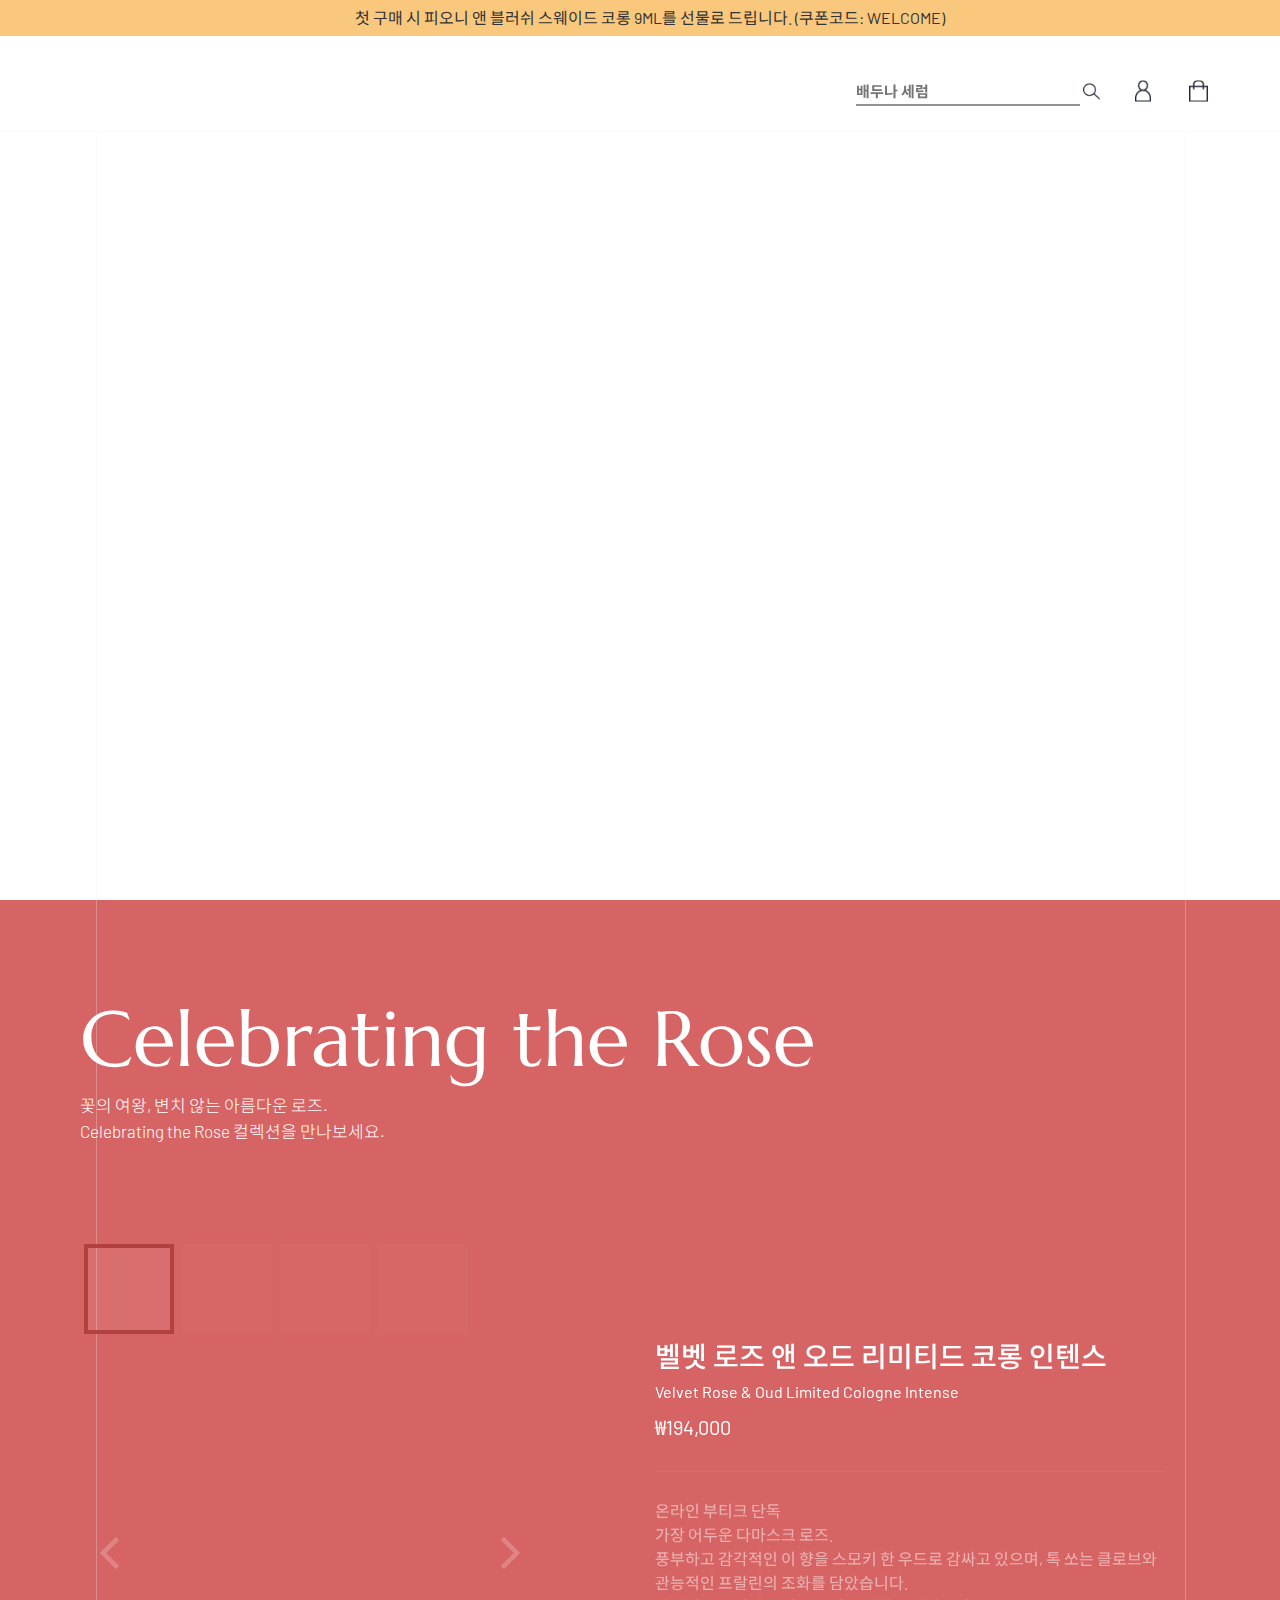
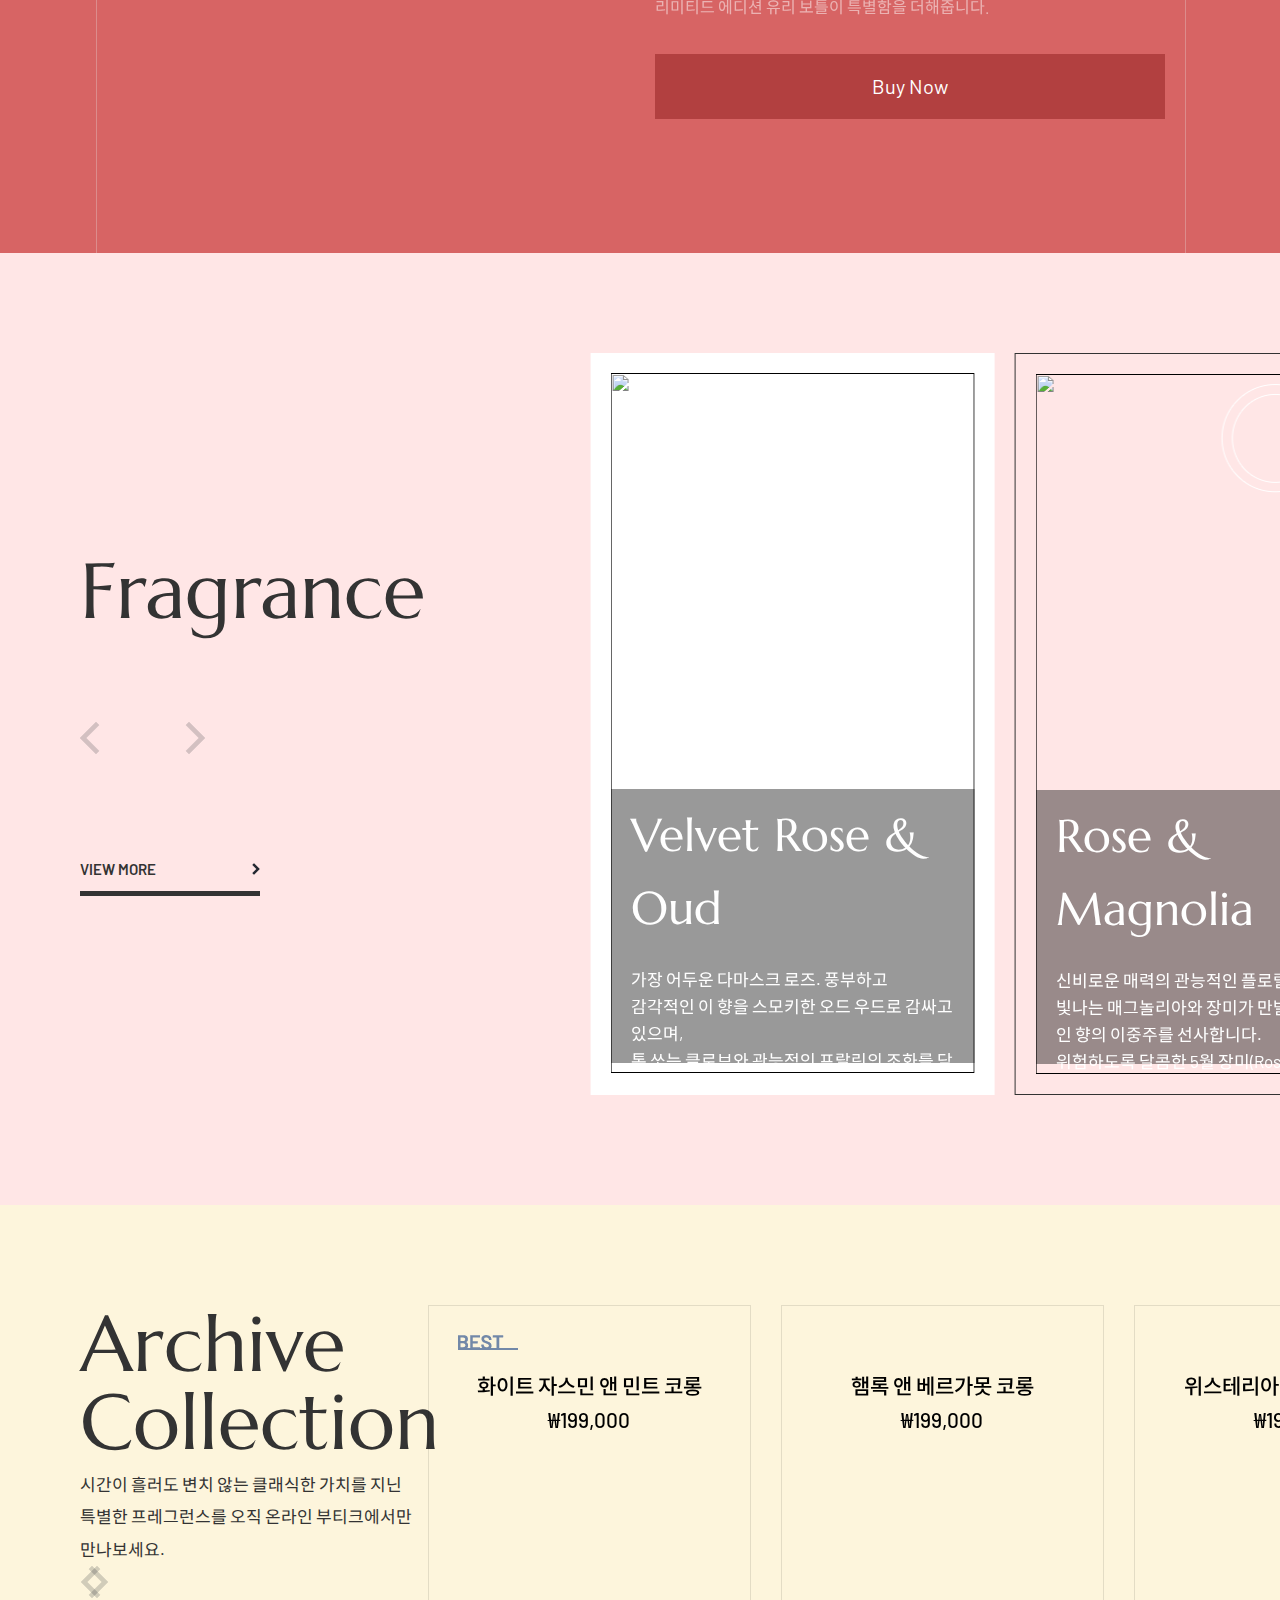
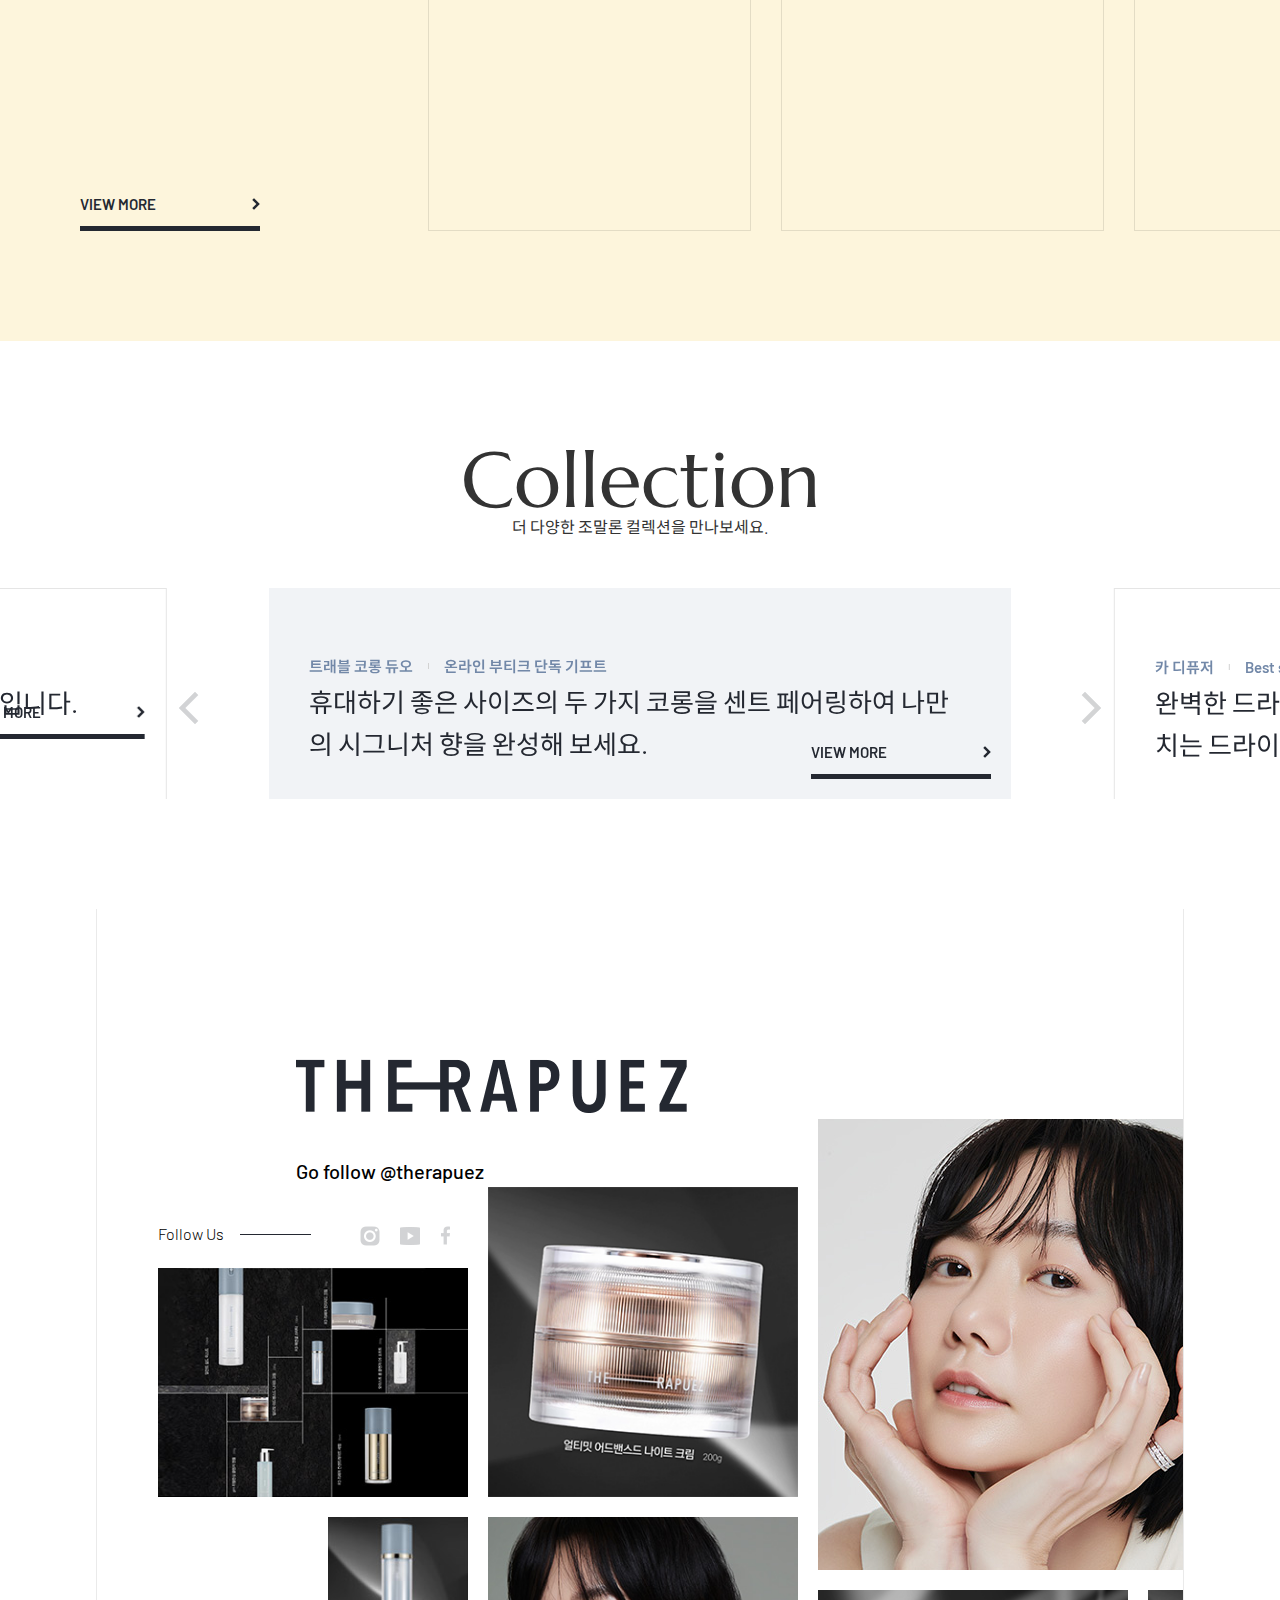
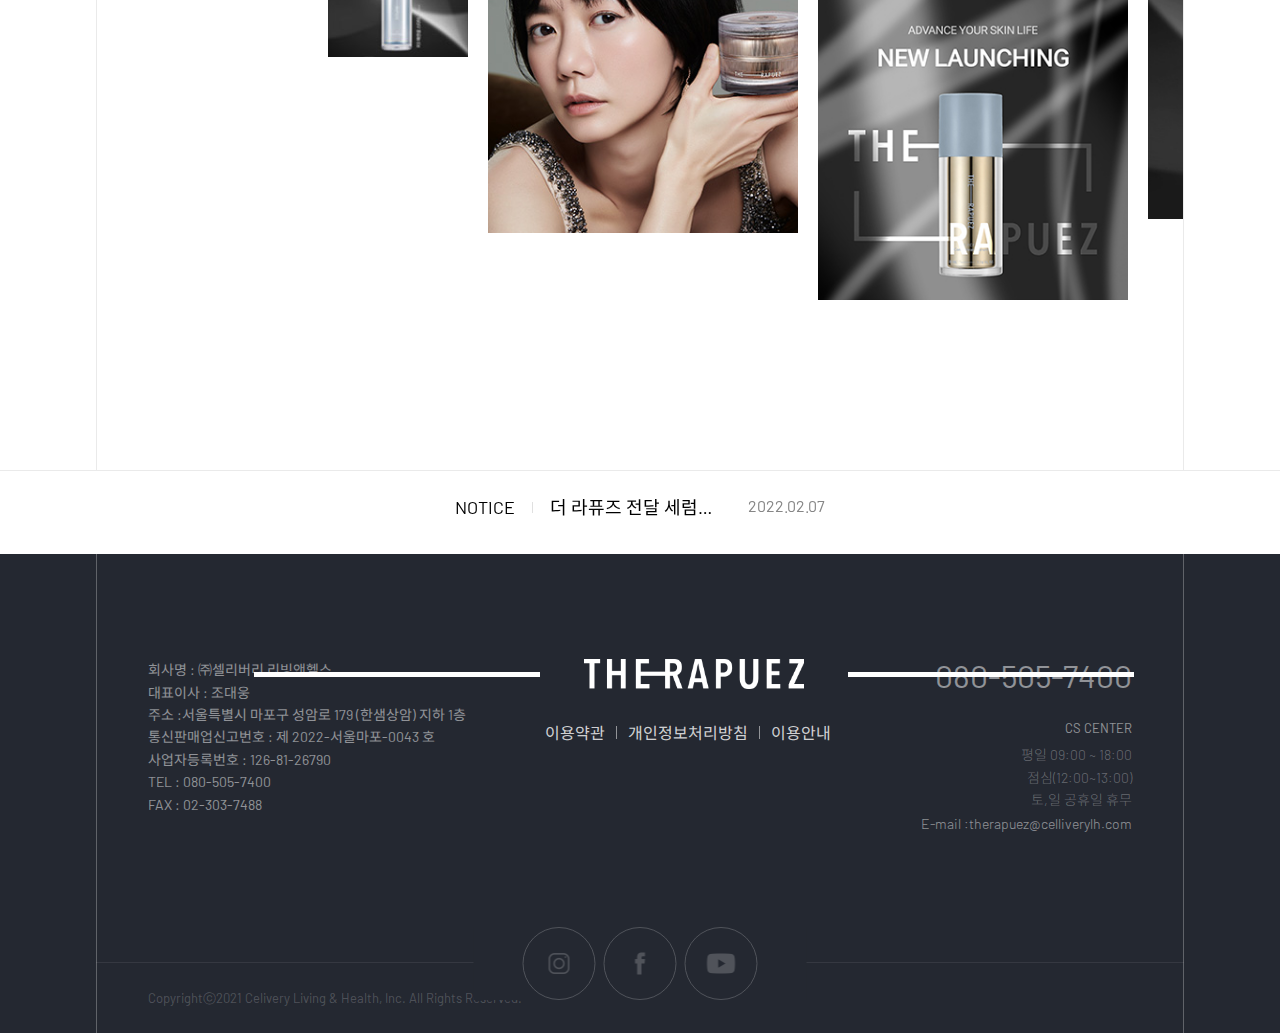
==== index.html @ 37aa912e "first commit" ====
<!DOCTYPE html>
<html lang="en">

<head>
    <meta charset="UTF-8">
    <meta http-equiv="X-UA-Compatible" content="IE=edge">
    <meta name="viewport" content="width=device-width, initial-scale=1.0">
    <title>Document</title>
    <link
        href="https://fonts.googleapis.com/css2?family=Barlow:wght@300;500;600;700&family=Cormorant+Garamond:wght@400;500;600;700&family=Marcellus&family=Montserrat:wght@300;400;500;700&family=Noto+Sans+KR:wght@300;400;500&display=swap"
        rel="stylesheet">
    <link rel="stylesheet" href="https://unpkg.com/swiper/swiper-bundle.min.css" />
    <link rel="stylesheet" href="./css/layout.css">
    <link rel="stylesheet" href="./css/index.css">
    <script src="./jquery-1.12.4.min.js"></script>

    <script src="https://unpkg.com/swiper/swiper-bundle.min.js"></script>
    <script src="./js/index.js"></script>

</head>

<body>
    <div class="event">
        <a href="">첫 구매 시 피오니 앤 블러쉬 스웨이드 코롱 9ML를 선물로 드립니다. (쿠폰코드: WELCOME)</a>
    </div>
    <header>


        <div class="logo_area">
            <h1><span class="blind">the rapuez</span></h1>
            <nav class="menu">
                <ul class="gnb">
                    <li href="#brand">
                        <a href="#">BRAND</a>

                        <div class="sub_menu">
                            <div class="wrap">
                                <ul>
                                    <li>
                                        <h3><a href="">Brand story</a></h3>
                                    </li>
                                </ul>
                                <ul>
                                    <h3><a href="">technology</a></h3>
                                    <li><a href="">Live Delivery™</a></li>
                                    <li><a href="">R3 Peptide™</a></li>
                                </ul>
                            </div>

                        </div>
                    </li>
                    <li><a href="">NEW</a></li>
                    <li href="#product">
                        <a href="#">PRODUCT</a>
                        <div class="sub_menu">
                            <div class="wrap">
                                <ul>
                                    <li>
                                        <h3><a href="">ALL</a></h3>
                                    </li>
                                    <li><a href="">NEW</a></li>
                                </ul>
                                <ul>
                                    <h3><a href="">제품유형별</a></h3>
                                    <li><a href="">클렌저</a></li>
                                    <li><a href="">에센스</a></li>
                                    <li><a href="">토너</a></li>
                                    <li><a href="">미스트</a></li>
                                    <li><a href="">세럼</a></li>
                                    <li><a href="">크림</a></li>
                                </ul>
                                <ul>
                                    <h3><a href="">피부 고민별</a></h3>
                                    <li><a href="">클렌징/각질케어</a></li>
                                    <li><a href="">안티에이징/리페어</a></li>
                                    <li><a href="">피부보호/차단</a></li>
                                    <li><a href="">토탈 안티에이징</a></li>

                                </ul>
                                <ul>
                                    <h3><a href="">제품 라인별</a></h3>
                                    <li><a href="">얼티밋</a></li>
                                    <li><a href="">R3 리페어</a></li>
                                    <li><a href="">R3</a></li>
                                    <li><a href="">얼전트</a></li>
                                    <li><a href="">클렌저</a></li>

                                </ul>
                            </div>

                        </div>
                    </li>
                    <li><a href="">PROMOTON</a></li>
                    <li><a href="">Q&A</a></li>
                </ul>

            </nav>
            <div class="search_icon">
                <div class="search">
                    <form action="">
                        <fieldset>
                            <legend class="blind">검색</legend>
                            <input type="text" class="srh_txt" placeholder="배두나 세럼">
                            <button class="srh_btn"> <a href=""><span class="blind">검색</span></a></button>
                        </fieldset>
                    </form>
                </div>
                <div class="icon">
                    <div class="mypage_cont">
                        <a href=""><i class="mypage"><span class="blind">마이페이지</span></i></a>
                        <ul>
                            <li><a href="">로그인</a></li>
                            <li><a href="">회원가입</a></li>
                            <li><a href="">마이페이지</a></li>
                        </ul>
                    </div>
                    <div class="cart_cont">
                        <a href=""><i class="cart"><span class="blind">장바구니</span></i></a>
                        <span class="count"></span>

                    </div>
                </div>


            </div>
            <div class="menu_btn">모바일메뉴버튼</div>

    </header>

    <main>
        <section class="sc_visual">
            <div class="swiper visual">
                <div class="swiper-wrapper">

                    <div class="swiper-slide">
                        <iframe width="100%" height="100%"
                            src="https://www.youtube.com/embed/2VhvTWdB0zI?autoplay=1&mute=1&loop=1"
                            title="YouTube video player" frameborder="0" allow="accelerometer; autoplay; "
                            allowfullscreen></iframe>
                    </div>
                    <div class="swiper-slide">
                        <img src="https://www.jomalone.co.kr/media/export/cms/campaigns/house_of_roses/landing_page/desktop/Desktop_Hero.jpg"
                            alt="">

                    </div>
                    <div class="swiper-slide">
                        <img src="https://www.jomalone.co.kr/media/export/cms/homepage/220221/FY22_Silver-Birch_Lavender_2000x2000_1920x1080.jpg"
                            alt="">

                    </div>
                </div>


            </div>


            </div>


            </div>
            <div class="slide_btn swiper-button-next"></div>
            <div class="slide_btn swiper-button-prev"></div>
            <div class="swiper-pagination"></div>
            </div>
        </section>

        <section class="sc_best_product">
            <div class="cont_wrap left">
                <h2>Celebrating the Rose</h2>
                <p>꽃의 여왕, 변치 않는 아름다운 로즈.</p>
                <p>Celebrating the Rose 컬렉션을 만나보세요.</p>
                <div class="prod_img">
                    <ul>

                    </ul>
                </div>
            </div>
            <div class="slide_area">
                <div class="swiper right">
                    <div class="swiper-wrapper">
                        <div class="swiper-slide">
                            <div class="img_wrap">
                                <a href="">
                                    <img src="https://www.jomalone.co.kr/media/export/cms/products/670x670/jo_sku_LFFP01_670x670_0.png"
                                        alt="">
                                </a>
                            </div>
                            <div class="cont_wrap">
                                <h3>벨벳 로즈 앤 오드 리미티드 코롱 인텐스</h3>
                                <span>Velvet Rose & Oud Limited Cologne Intense</span>
                                <strong class="price">₩194,000</strong>
                                <p class="info">
                                    온라인 부티크 단독<br>
                                    가장 어두운 다마스크 로즈. <br>
                                    풍부하고 감각적인 이 향을 스모키 한 우드로 감싸고 있으며, 톡 쏘는 클로브와 관능적인 프랄린의 조화를 담았습니다. <br>
                                    리미티드 에디션 유리 보틀이 특별함을 더해줍니다.
                                </p>
                                <div class="button"><a href="">Buy Now</a> </div>
                            </div>
                        </div>
                        <div class="swiper-slide">
                            <div class="img_wrap">
                                <a href="">
                                    <img src="https://www.jomalone.co.kr/media/export/cms/products/670x670/jo_sku_LFFN01_670x670_0.png"
                                        alt="">
                                </a>
                            </div>
                            <div class="cont_wrap">
                                <h3>로즈 앤 매그놀리아 리미티드 코롱</h3>
                                <span>Rose & Magnolia Limited Cologne</span>
                                <strong class="price">₩143,000</strong>
                                <p class="info">
                                    Celebrating the Rose<br>
                                    미스터리한 매력의 관능적인 플로랄 향입니다. <br>
                                    빛나는 매그놀리아와 장미가 만발하여 매혹적인 향의 이중주를 선사합니다. <br>
                                    위험하도록 달콤한 5월 장미(Rose de Mai)가 화려한 스파이스를 품은 다마스크 로즈(Rose Damascena)를 만나 열기를 더합니다.
                                    센슈얼한 파출리와 따뜻한 앰버가 선사하는 조화로움을 만나보세요
                                </p>
                                <div class="button"><a href="">Buy Now</a> </div>
                            </div>
                        </div>
                        <div class="swiper-slide">
                            <div class="img_wrap">
                                <a href="">
                                    <img src="https://www.jomalone.co.kr/media/export/cms/products/670x670/jo_sku_LFFM01_670x670_0.png"
                                        alt="">
                                </a>
                            </div>
                            <div class="cont_wrap">
                                <h3>레드 로즈 리미티드 코롱</h3>
                                <span>Red Roses Limited Cologne</span>
                                <strong class="price">₩204,000</strong>
                                <p class="info">
                                    Celebrating the Rose<br>
                                    현대적인 로맨스의 상징. <br>세상에서 가장 희귀한 일곱 개의 장미를 조합하였습니다.<br> 곱게 으깬 바이올렛 잎과 약간의 레몬 향. 갓 수확한
                                    꽃을 담은 부케 향이 퍼져 나갑니다.<br> 리미티드 에디션 유리 보틀이 특별함을 더해줍니다.
                                </p>
                                <div class="button"><a href="">Buy Now</a> </div>
                            </div>
                        </div>
                        <div class="swiper-slide">
                            <div class="img_wrap">
                                <a href="">
                                    <img src="https://www.jomalone.co.kr/media/export/cms/products/670x670/jo_sku_LFFR01_670x670_0.png"
                                        alt="">
                                </a>
                            </div>
                            <div class="cont_wrap">
                                <h3>로즈 블러쉬 리미티드 코롱</h3>
                                <span>Rose Blush Limited Cologne</span>
                                <strong class="price">₩143,000</strong>
                                <p class="info">
                                    Celebrating the Rose<br>
                                    붉게 물들어가는 장미잎의 매력을 만나보세요. <br>
                                    생기 넘치는 바질과 과즙이 꽉 찬 리치가 모던 트위스트를 더해주고, 화이트 머스크와 편안함으로 어여쁜 향기를 감싸줍니다.
                                </p>
                                <div class="button"><a href="">Buy Now</a> </div>
                            </div>
                        </div>


                    </div>



                    <div class="pagination">
                        <div class="slide_btn swiper-button-next"></div>
                        <div class="slide_btn swiper-button-prev"></div>
                        <div class="swiper-pagination"></div>
                    </div>



                </div>
            </div>

        </section>
        <section class="sc_technology area1">

            <div class="text_wrap">
                <h2>Fragrance</h2>
                <div class="pagination">
                    <div class="slide_btn swiper-button-next"></div>
                    <div class="slide_btn swiper-button-prev"></div>
                </div>
                <div class="view_more"><a href="">VIEW MORE</a></div>
            </div>

            <div class="slide_wrap">
                <div class="slide one">
                    <div class="swiper tech01">
                        <div class="swiper-wrapper">
                            <div class="swiper-slide on">
                                <a href="">
                                    <div class="img_wrap">
                                        <img src="https://www.jomalone.co.kr/media/export/cms/campaigns/house_of_roses/landing_page/velvet_rose_overlay/Desktop-VR-4.jpg" alt="" class="tech-img">
                                        <img src="./img/tech_num_01.png" alt="" class="num">
                                    </div>
                                    <div class="cont_wrap">
                                        <h3>Velvet Rose & Oud</h3>
                                        <p>가장 어두운 다마스크 로즈. 풍부하고<br>
                                            감각적인 이 향을 스모키한 오드 우드로 감싸고 있으며,<br>
                                            톡 쏘는 클로브와 관능적인 프랄린의 조화를 담았습니다.
                                        </p>
                                    </div>
                                </a>
                            </div>

                            <div class="swiper-slide">
                                <a href="">
                                    <div class="img_wrap">
                                        <img src="https://www.jomalone.co.kr/media/export/cms/campaigns/house_of_roses/landing_page/rose_magnolia_overlay/Desktop-RM-4.jpg" alt="" class="tech-img">
                                        <img src="./img/tech_num_01.png" alt="" class="num">
                                    </div>
                                    <div class="cont_wrap">
                                        <h3>Rose & Magnolia</h3>
                                        <p>신비로운 매력의 관능적인 플로랄 향입니다. <br>
                                            빛나는 매그놀리아와 장미가 만발하여 매혹적인 향의 이중주를 선사합니다. <br>
                                            위험하도록 달콤한 5월 장미(Rose de Mai)가 화려한 스파이스를 품은<br>
                                            다마스크 로즈(Rose Damascena)를 만나 열기를 더합니다.<br>
                                            센슈얼한 파출리와 따뜻한 앰버가 선사하는 조화로움을 만나보세요. </p>
                                    </div>
                                </a>
                            </div>
                            <div class="swiper-slide">
                                <a href="">
                                    <div class="img_wrap">
                                        <img src="https://www.jomalone.co.kr/media/export/cms/campaigns/house_of_roses/landing_page/red_roses_overlay/Desktop_RR-4.jpg" alt="" class="tech-img">
                                        <img src="./img/tech_num_01.png" alt="" class="num">
                                    </div>
                                    <div class="cont_wrap">
                                        <h3>Red Rose</h3>
                                        <p>현대적인 로맨스의 정수.<br>
                                            세상에서 가장 희귀한 일곱 가지의 장미를 조합하였습니다.<br>
                                            곱게 으깬 바이올렛 잎과 약간의 레몬 향.<br>
                                            갓 수확한 꽃을 담은 부케 향이 퍼져 나갑니다.
                                        </p>
                                    </div>
                                </a>
                            </div>
                            <div class="swiper-slide">
                                <a href="">
                                    <div class="img_wrap">
                                        <img src="https://www.jomalone.co.kr/media/export/cms/campaigns/house_of_roses/landing_page/rose_blush/Desktop-RB-4.jpg" alt="" class="tech-img">
                                        <img src="./img/tech_num_01.png" alt="" class="num">
                                    </div>
                                    <div class="cont_wrap">
                                        <h3>Rose Blush</h3>
                                        <p>붉게 물들어가는 핑크 빛 장미 꽃잎의 매력.<br>
                                            생기 넘치는 바질과 과즙이 꽉 찬 리치가<br>
                                            모던 트위스트를 더해주고<br>
                                            화이트 머스크의 편안함으로 어여쁜 향기를 감싸줍니다.
                                        </p>
                                    </div>
                                </a>
                            </div>



                        </div>


                    </div>
                </div>
                <div class="slide two">
                    <div class="swiper tech02">
                        <div class="swiper-wrapper">
                        

                            <div class="swiper-slide on">
                                <a href="">
                                    <div class="img_wrap">
                                        <img src="https://www.jomalone.co.kr/media/export/cms/campaigns/house_of_roses/landing_page/rose_magnolia_overlay/Desktop-RM-4.jpg" alt="" class="tech-img">
                                        <img src="./img/tech_num_01.png" alt="" class="num">
                                    </div>
                                    <div class="cont_wrap">
                                        <h3>Rose & Magnolia</h3>
                                        <p>신비로운 매력의 관능적인 플로랄 향입니다. <br>
                                            빛나는 매그놀리아와 장미가 만발하여 매혹적인 향의 이중주를 선사합니다. <br>
                                            위험하도록 달콤한 5월 장미(Rose de Mai)가 화려한 스파이스를 품은<br>
                                            다마스크 로즈(Rose Damascena)를 만나 열기를 더합니다.<br>
                                            센슈얼한 파출리와 따뜻한 앰버가 선사하는 조화로움을 만나보세요. </p>
                                    </div>
                                </a>
                            </div>
                            <div class="swiper-slide">
                                <a href="">
                                    <div class="img_wrap">
                                        <img src="https://www.jomalone.co.kr/media/export/cms/campaigns/house_of_roses/landing_page/red_roses_overlay/Desktop_RR-4.jpg">
                                        <img src="./img/tech_num_01.png" alt="" class="num">
                                    </div>
                                    <div class="cont_wrap">
                                        <h3>Red Rose</h3>
                                        <p>현대적인 로맨스의 정수.<br>
                                            세상에서 가장 희귀한 일곱 가지의 장미를 조합하였습니다.<br>
                                            곱게 으깬 바이올렛 잎과 약간의 레몬 향.<br>
                                            갓 수확한 꽃을 담은 부케 향이 퍼져 나갑니다.
                                        </p>
                                    </div>
                                </a>
                            </div>
                            <div class="swiper-slide">
                                <a href="">
                                    <div class="img_wrap">
                                        <img src="https://www.jomalone.co.kr/media/export/cms/campaigns/house_of_roses/landing_page/rose_blush/Desktop-RB-4.jpg" alt="" class="tech-img">
                                        <img src="./img/tech_num_01.png" alt="" class="num">
                                    </div>
                                    <div class="cont_wrap">
                                        <h3>Rose Blush</h3>
                                        <p>붉게 물들어가는 핑크 빛 장미 꽃잎의 매력.<br>
                                            생기 넘치는 바질과 과즙이 꽉 찬 리치가<br>
                                            모던 트위스트를 더해주고<br>
                                            화이트 머스크의 편안함으로 어여쁜 향기를 감싸줍니다.
                                        </p>
                                    </div>
                                </a>
                            </div>
                            <div class="swiper-slide">
                                <a href="">
                                    <div class="img_wrap">
                                        <img src="https://www.jomalone.co.kr/media/export/cms/campaigns/house_of_roses/landing_page/velvet_rose_overlay/Desktop-VR-4.jpg" alt="" class="tech-img">
                                        <img src="./img/tech_num_01.png" alt="" class="num">
                                    </div>
                                    <div class="cont_wrap">
                                        <h3>Velvet Rose & Oud</h3>
                                        <p>가장 어두운 다마스크 로즈. 풍부하고<br>
                                            감각적인 이 향을 스모키한 오드 우드로 감싸고 있으며,<br>
                                            톡 쏘는 클로브와 관능적인 프랄린의 조화를 담았습니다.
                                        </p>
                                    </div>
                                </a>
                            </div>



                        </div>

                </div>
            </div>

        </section>

        <section class="sc_product area1">
            <div class="left">
                <div class="text_wrap">
                    <h2>Archive Collection</h2>
                    <p>시간이 흘러도 변치 않는 클래식한 가치를 지닌<br> 특별한 프레그런스를
                        오직 온라인 부티크에서만 만나보세요.
                    </p>
                    <div class="pagination">
                        <div class="slide_btn swiper-button-next"></div>
                        <div class="slide_btn swiper-button-prev"></div>

                    </div>


                    <div class="view_more"><a href="">VIEW MORE</a></div>
                </div>
            </div>
            <div class="swiper slide2">
                <div class="swiper-wrapper">
                    <div class="swiper-slide">
                        <a href="">
                            <img src="./img/icon_best.png" alt="" class="best">
                            <div class="img_wrap">
                                <img src="https://www.jomalone.co.kr/media/export/cms/products/1000x1000/jo_sku_L19401_1000x1000_0.png"
                                    alt="">
                            </div>
                            <div class="cont_wrap">
                                <h3>화이트 자스민 앤 민트 코롱</h3>
                                <p class="price">₩199,000</p>
                            </div>
                            <div class="btn_buy">
                                <span>Buy Now</span>
                            </div>
                        </a>
                    </div>

                    <div class="swiper-slide">
                        <a href="">
                            <div class="img_wrap">
                                <img src="https://www.jomalone.co.kr/media/export/cms/products/1000x1000/jo_sku_LGCT01_1000x1000_0.png"
                                    alt="">
                            </div>
                            <div class="cont_wrap">
                                <h3>햄록 앤 베르가못 코롱</h3>
                                <p class="price">₩199,000</p>
                            </div>
                            <div class="btn_buy">
                                <span>Buy Now</span>
                            </div>
                        </a>
                    </div>
                    <div class="swiper-slide">
                        <a href="">
                            <div class="img_wrap">
                                <img src="https://www.jomalone.co.kr/media/export/cms/products/1000x1000/jo_sku_LGCW01_1000x1000_0.png"
                                    alt="">
                            </div>
                            <div class="cont_wrap">
                                <h3>위스테리아 앤 라벤더 코롱</h3>
                                <p class="price">₩199,000</p>
                            </div>
                            <div class="btn_buy">
                                <span>Buy Now</span>
                            </div>
                        </a>
                    </div>
                    <div class="swiper-slide">
                        <a href="">
                            <img src="./img/icon_best.png" alt="" class="best">
                            <div class="img_wrap">
                                <img src="https://www.jomalone.co.kr/media/export/cms/products/1000x1000/jo_sku_L00201_1000x1000_0.png"
                                    alt="">
                            </div>
                            <div class="cont_wrap">
                                <h3>앰버 앤 라벤더 코롱</h3>
                                <p class="price">₩199,000</p>
                            </div>
                            <div class="btn_buy">
                                <span>Buy Now</span>
                            </div>
                        </a>
                    </div>


                </div>


            </div>
        </section>

        <section class="sc_promotion">
            <div class="title_wrap">
                <h2>Collection</h2>
                <p>더 다양한 조말론 컬렉션을 만나보세요.</p>
            </div>


            <div class="slide_wrap">
                <div class="slide left">
                    <div class="swiper pm01">

                        <div class="swiper-wrapper">
                            <div class="swiper-slide">
                                <div class="slide_wrap">
                                    <div class="img_wrap">
                                        <img src="https://www.jomalone.co.kr/media/export/cms/mpp/desktop/new/Cologne-Solid_MMP_Top-Banner_Desktop.jpg"
                                            alt="">
                                    </div>
                                    <div class="text_wrap">
                                        <div class="title">
                                            <p>타운하우스 컬렉션</p>
                                            <p>솔리드 센트</p>

                                        </div>
                                        <p class="desc"><a href="">휴대가 간편한 부드러운 포뮬러의 솔리드 센트 제품입니다.</a> </p>
                                        <div class="view_more"><a href="">VIEW MORE</a></div>
                                    </div>
                                </div>
                            </div>
                            <div class="swiper-slide">
                                <div class="slide_wrap">
                                    <div class="img_wrap">
                                        <img src="https://www.jomalone.co.kr/media/export/cms/mpp/desktop/new/dt_cologneduo.jpg"
                                            alt="">
                                    </div>
                                    <div class="text_wrap">
                                        <div class="title">
                                            <p>트래블 코롱 듀오</p>
                                            <p>온라인 부티크 단독 기프트</p>
                                        </div>
                                        <p class="desc"><a href="">휴대하기 좋은 사이즈의 두 가지 코롱을 센트 페어링하여 나만의 시그니처 향을 완성해
                                                보세요.</a> </p>
                                        <div class="view_more"><a href="">VIEW MORE</a></div>
                                    </div>
                                </div>
                            </div>
                            <div class="swiper-slide">
                                <div class="slide_wrap">
                                    <div class="img_wrap">
                                        <img src="https://www.jomalone.co.kr/media/export/cms/smpp/Car_Diffuser/SMPP_Banner_Desktop-1280x1280.jpeg"
                                            alt="">
                                    </div>
                                    <div class="text_wrap">
                                        <div class="title">
                                            <p>카 디퓨저</p>
                                            <p>Best seller</p>
                                        </div>
                                        <p class="desc"><a href="">완벽한 드라이브를 위한 선택, 당신만의 향기를 더해 생동감 넘치는 드라이브를 완성해
                                                보세요.</a> </p>
                                        <div class="view_more"><a href="">VIEW MORE</a></div>
                                    </div>
                                </div>
                            </div>


                        </div>

                    </div>
                </div>
                <div class="slide active">
                    <div class="swiper pm02">

                        <div class="swiper-wrapper">

                            <div class="swiper-slide">
                                <div class="slide_wrap">
                                    <div class="img_wrap">
                                        <img src="https://www.jomalone.co.kr/media/export/cms/mpp/desktop/new/dt_cologneduo.jpg"
                                            alt="">
                                    </div>
                                    <div class="text_wrap">
                                        <div class="title">
                                            <p>트래블 코롱 듀오</p>
                                            <p>온라인 부티크 단독 기프트</p>
                                        </div>
                                        <p class="desc"><a href="">휴대하기 좋은 사이즈의 두 가지 코롱을 센트 페어링하여 나만의 시그니처 향을 완성해
                                                보세요.</a> </p>
                                        <div class="view_more"><a href="">VIEW MORE</a></div>
                                    </div>
                                </div>
                            </div>
                            <div class="swiper-slide">
                                <div class="slide_wrap">
                                    <div class="img_wrap">
                                        <img src="https://www.jomalone.co.kr/media/export/cms/smpp/Car_Diffuser/SMPP_Banner_Desktop-1280x1280.jpeg"
                                            alt="">
                                    </div>
                                    <div class="text_wrap">
                                        <div class="title">
                                            <p>카 디퓨저</p>
                                            <p>Best seller</p>
                                        </div>
                                        <p class="desc"><a href="">완벽한 드라이브를 위한 선택, 당신만의 향기를 더해 생동감 넘치는 드라이브를 완성해
                                                보세요.</a> </p>
                                        <div class="view_more"><a href="">VIEW MORE</a></div>
                                    </div>
                                </div>
                            </div>
                            <div class="swiper-slide">
                                <div class="slide_wrap">
                                    <div class="img_wrap">
                                        <img src="https://www.jomalone.co.kr/media/export/cms/mpp/desktop/new/Cologne-Solid_MMP_Top-Banner_Desktop.jpg"
                                            alt="">
                                    </div>
                                    <div class="text_wrap">
                                        <div class="title">
                                            <p>타운하우스 컬렉션</p>
                                            <p>솔리드 센트</p>

                                        </div>
                                        <p class="desc"><a href="">휴대가 간편한 부드러운 포뮬러의 솔리드 센트 제품입니다.</a> </p>
                                        <div class="view_more"><a href="">VIEW MORE</a></div>
                                    </div>
                                </div>
                            </div>


                        </div>




                    </div>
                    <div class="slide_btn swiper-button-next"></div>
                    <div class="slide_btn swiper-button-prev"></div>

                </div>
                <div class="slide right">
                    <div class="swiper pm03">

                        <div class="swiper-wrapper">

                            <div class="swiper-slide">
                                <div class="slide_wrap">
                                    <div class="img_wrap">
                                        <img src="https://www.jomalone.co.kr/media/export/cms/smpp/Car_Diffuser/SMPP_Banner_Desktop-1280x1280.jpeg"
                                            alt="">
                                    </div>
                                    <div class="text_wrap">
                                        <div class="title">
                                            <p>카 디퓨저</p>
                                            <p>Best seller</p>
                                        </div>
                                        <p class="desc"><a href="">완벽한 드라이브를 위한 선택, 당신만의 향기를 더해 생동감 넘치는 드라이브를 완성해
                                                보세요.</a> </p>
                                        <div class="view_more"><a href="">VIEW MORE</a></div>
                                    </div>
                                </div>
                            </div>
                            <div class="swiper-slide">
                                <div class="slide_wrap">
                                    <div class="img_wrap">
                                        <img src="https://www.jomalone.co.kr/media/export/cms/mpp/desktop/new/Cologne-Solid_MMP_Top-Banner_Desktop.jpg"
                                            alt="">
                                    </div>
                                    <div class="text_wrap">
                                        <div class="title">
                                            <p>타운하우스 컬렉션</p>
                                            <p>솔리드 센트</p>

                                        </div>
                                        <p class="desc"><a href="">휴대가 간편한 부드러운 포뮬러의 솔리드 센트 제품입니다.</a> </p>
                                        <div class="view_more"><a href="">VIEW MORE</a></div>
                                    </div>
                                </div>
                            </div>
                            <div class="swiper-slide">
                                <div class="slide_wrap">
                                    <div class="img_wrap">
                                        <img src="https://www.jomalone.co.kr/media/export/cms/mpp/desktop/new/dt_cologneduo.jpg"
                                            alt="">
                                    </div>
                                    <div class="text_wrap">
                                        <div class="title">
                                            <p>트래블 코롱 듀오</p>
                                            <p>온라인 부티크 단독 기프트</p>
                                        </div>
                                        <p class="desc"><a href="">휴대하기 좋은 사이즈의 두 가지 코롱을 센트 페어링하여 나만의 시그니처 향을 완성해
                                                보세요.</a> </p>
                                        <div class="view_more"><a href="">VIEW MORE</a></div>
                                    </div>
                                </div>
                            </div>


                        </div>

                    </div>
                </div>
            </div>

        </section>


        <section class="sc_sns">
            <div class="title_wrap">
                <h2><span class="blind">logo2</span><img src="./img/logo.png" alt=""></h2>
                <p><a href="">Go follow @therapuez</a></p>
            </div>
            <div class="box_wrap">
                <div class="left_box">

                    <div class="box1 box">
                        <div class="sns_box">
                            <span>Follow Us</span>
                            <ul>
                                <li><a href=""><span class="blind">인스타</span><i></i></a></li>
                                <li><a href=""><span class="blind">유튜브</span><i></i></a></li>
                                <li><a href=""><span class="blind">페이스북</span><i></i></a></li>
                            </ul>
                        </div>
                        <a href=""><img src="./img/img_1.jpg" alt=""></a>

                    </div>
                    <div class="box2 box">
                        <a href=""><img src="./img/img_2.jpg" alt=""></a>
                    </div>
                    <div class="box3 box">
                        <a href=""><img src="./img/img_3.jpg" alt=""></a>
                    </div>
                    <div class="box4 box">
                        <a href=""><img src="./img/img_4.jpg" alt=""></a>
                    </div>
                </div>
                <div class="right_box">
                    <div class="box1 box">
                        <a href=""><img src="./img/img_5.jpg" alt=""></a>
                    </div>
                    <div class="box2 box">
                        <a href=""><img src="./img/img_6.jpg" alt=""></a>
                    </div>
                    <div class="box3 box">
                        <a href=""><img src="./img/img_7.jpg" alt=""></a>
                    </div>
                </div>

            </div>

        </section>
        <section class="sc_notice">
            <div class="swiper notice">
                <div class="swiper-wrapper">
                    <div class="swiper-slide">
                        <div class="cont_wrap">
                            <a href="">
                                <strong>NOTICE</strong>
                                <p class="content">더 라퓨즈 전달 세럼 광고 광고 광고</p>
                                <p class="date">2022.02.07</p>
                            </a>
                        </div>

                    </div>
                    <div class="swiper-slide">
                        <div class="cont_wrap">
                            <a href="">
                                <strong>NOTICE</strong>
                                <p class="content">더 라퓨즈 전달 세럼 광고 광고 광고</p>
                                <p class="date">2022.02.07</p>
                            </a>
                        </div>
                        <div class="swiper-slide">
                            <div class="cont_wrap">
                                <a href="">
                                    <strong>NOTICE</strong>
                                    <p class="content">더 라퓨즈 전달 세럼 광고 광고 광고</p>
                                    <p class="date">2022.02.07</p>
                                </a>
                            </div>
                        </div>
                    </div>
        </section>
    </main>
    <footer>
        <div class="info_wrap">
            <address class="company_info">
                <p>회사명 : ㈜셀리버리 리빙앤헬스</p>
                <p>대표이사 : 조대웅 </p>
                <p>주소 :서울특별시 마포구 성암로 179 (한샘상암) 지하 1층 </p>
                <p>통신판매업신고번호 : 제 2022-서울마포-0043 호</p>
                <p>사업자등록번호 : 126-81-26790 </p>
                <p>TEL : 080-505-7400</p>
                <p>FAX : 02-303-7488</p>
            </address>

            <div class="footer_logo">
                <div class="logo">
                    <h2><a href=""><span class="blind">하단로고</span></a></h2>
                </div>


                <ul class="policy">
                    <li><a href=""><span>이용약관</span></a></li>
                    <li><a href=""><span>개인정보처리방침</span></a></li>
                    <li><a href=""><span>이용안내</span></a></li>
                </ul>
            </div>
            <div class="cs_center">
                <a href="mailto:080-505-7400" class="phone">080-505-7400</a>
                <h3>CS CENTER</h3>
                <span>평일 09:00 ~ 18:00</span>
                <span>점심(12:00~13:00)</span>
                <span>토,일 공휴일 휴무</span>
                <a href="mailto:therapuez@celliverylh.com" class="mail">E-mail :therapuez@celliverylh.com</a>
            </div>
        </div>
        <div class="sns_wrap">
            <div class="sns_icon">
                <a href="" class="ic_insta"><span class="blind">인스타그램</span></a>
                <a href="" class="ic_facebook"><span class="blind">페이스북</span></a>
                <a href="" class="ic_youtube"><span class="blind">유튜브</span></a>
            </div>


        </div>
        <p class="copyright">Copyrightⓒ2021 Celivery Living & Health, Inc. All Rights Reserved.</p>
    </footer>
</body>

</html>
---- css/layout.css ----
@import url(./reset.css);
@import url(./nomalize.css);
@import url(./common.css);

body {
    font-family: 'Barlow', 'Noto Sans KR', sans-serif;

}

/* header{position: fixed;} */
.event {
    position: fixed;
    z-index: 10;
    top: 0;
    left: 0;
    text-align: center;
    background: #FAC87D;
    width: 100%;
    padding: 10px;
    
}

.event a {
    display: block;
    color:#333;
}

header {

    top: 52px;
    left: 0;
    width: 100%;
    height: 80px;
    position: fixed;
    z-index: 10;
    box-sizing: border-box;
    background: transparent;
    -webkit-transition: 0.4s;
    transition: 0.4s;
    color: white;

}

header::after {
    content: '';
    width: 100%;
    height: 1px;
  
    background: #eaeaea;
    opacity: .3;
    position: absolute;
    bottom: 0;
    left: 0;
    animation: 2s 1s lines ;
}

@keyframes lines{
    0%{width: 0;}
    100%{width: 100%;}
}



.logo_area {
    width: 100%;
    text-align: center;
    background-color: transparent;
    color: #fff;
    display: flex;
    justify-content: center;
    height: 100%;
    box-sizing: border-box;

}

.logo_area h1 {
    position: absolute;
    top: 0;
    left: 100px;
    width: 161px;
    height: 50px;
    background-image: url('../img/menu_logo.png');
    background-repeat: no-repeat;
    background-position: center;
    top: 50%;
    transform: translateY(-50%);
}

.logo_area:hover {
    background-color: #fff;
    color: #000;
}

.logo_area:hover h1 {
    background-image: url('../img/logo_hover.png');
}

/* gnb */
.logo_area .menu {}

.logo_area .gnb {
    display: flex;
}

.logo_area .gnb>li {}

.logo_area .gnb>li>a {
    padding: 0 30px;
    display: block;
    line-height: 80px;
    position: relative;
}

.logo_area .gnb>li>a::after {
    content: '';
    position: absolute;
    bottom: 0;
    left: 50%;
    height: 4px;
    background: #7188a8;
    width: 0;
    transition: 0.4s;
}

.logo_area .gnb>li>a:hover::after {
    width: 100%;
    left: 0;
}

.logo_area .gnb>li>a:hover h1 {}

header .sub_menu {
    position: absolute;
    top: 80px;
    left: 0;
    width: 100%;
    background: #fff;
    z-index: 1;
    display: none;
}

header .sub_menu .wrap {
    max-width: 1321px;
    margin: 0 auto;
    display: flex;
}

header .sub_menu .wrap ul {
    width: 25%;
}

.search_icon {
    display: flex;
    right: 50px;
    position: absolute;
    top: 50%;
    transform: translateY(-50%);

}

.search {
    position: absolute;
    right: 100px;
}


.icon {
    display: flex;
    align-items: center;
}

.icon>div {
    display: inline-block;
    padding: 4px 21px 4px 14px;
    box-sizing: border-box;
}

.mypage_cont {
    z-index: 3;
}

.mypage {
    width: 21px;
    height: 21px;
    background-size: 16px;
    background-repeat: no-repeat;
    background-image: url(../img/icon_mypage.png);
    background-position: center;
    display: inline-block;

}

.mypage_cont ul {
    display: none;
    position: absolute;
    top: 180%;
    left: 65%;
    color: #000;
    background: #fff;
    width: 157px;
    padding: 17px 0;
    border: 1px solid #eaeaea;
    background: #ffffff;
    z-index: 40;
    margin: -1px 0 0 -72px;
    box-sizing: border-box;
}

.mypage_cont ul li a {
    display: block;
    box-sizing: border-box;
    padding: 3px 15px 3px 45px;
    font-size: 14px;
    text-align: left;
    line-height: 1.6;
    transition: .3s;
}

.mypage_cont ul li a:hover {
    color: #7188a8;
    font-weight: bold;
}

.cart_cont {}

.cart {
    display: inline-block;
    width: 21px;
    height: 21px;
    background-size: 19px;
    background-repeat: no-repeat;
    background-image: url(../img/icon_cart.png);
    background-position: center;
 
}

.search {

    position: relative;
    width: 150px;
    border: 0 none;
    background: transparent;
    font-size: 15px;
    margin-right: 12px;
}

.srh_txt {
    border: none;
    background: transparent;
    font-size: 15px;
    font-weight: bold;
    color: #242831;
    border-bottom: 1px solid #242831;
    padding: 5px 45px 5px 0;
    box-sizing: border-box;

}

.srh_btn {
    background: url(../img/icon_search.png) center no-repeat;
    display: inline-block;
    position: absolute;
    background-size: 17px;
    top: 5px;
    width: 22px;
    height: 21px;
    border: none;
}




.sub_menu {
    width: 100%;
    line-height: 1.6;
}

.sub_menu div {
    width: 100%;
    overflow: hidden;
    height: 340px;
    font-size: 18px;
    text-align: left;
    margin: 0 auto;
    padding: 30px 0;
    display: none;
}

.sub_menu div.on {
    display: block;
}

.sub_menu ul {
    float: left;
    width: 25%;
    padding: 0 30px;
    box-sizing: border-box;
}

.sub_menu ul h3 {
    font-size: 22px;
    color: #333;
    font-weight: 500;
}

.sub_menu ul h3:hover {
    font-weight: 600;
    color: #7188a8;
}

.sub_menu ul h3:hover::after {
    background: url(../img/gnb_arrow_hov.png) center no-repeat;
}

.sub_menu ul h3::after {
    content: '';
    width: 12px;
    height: 8px;
    background: url(../img/gnb_arrow.png) center no-repeat;
    display: inline-block;
    margin-left: 10px;
    margin-bottom: 2px;
}

.sub_menu ul li {
    margin: 3px 0;
    font-size: 15px;
    font-weight: 400;
}

.sub_menu ul li a {
    display: inline-block;
    height: 100%;
}

.sub_menu ul li:nth-child(2) {
    margin-top: 27px;
}

.sub_menu ul li:last-child {
    margin-bottom: 27px;
}





footer {
    box-sizing: border-box;
    background: #242831;
    padding: 105px 96px 0 96px;
    color: rgba(255, 255, 255, 0.5);
    position: relative;
}
footer::before{
display: inline-block;  
    content: '';
    opacity: .3;    
    height: 100%;
    left: 0;
    right: 0;
    margin: 0 96px;
    background: transparent;
    border-left:1px solid #eaeaea;
    border-right:1px solid #eaeaea;
    position: absolute;
   top: 0;
   animation: 2s 1s lines2 ;
 
  
}
@keyframes lines2{
    0%{height:  0;}
    100%{ height: 100%}
}

.info_wrap {
    overflow: hidden;
    color: rgba(255, 255, 255, 0.5);
    font-size: 14px;
    line-height: 1.8;
    display: flex;
    align-items: flex-start;
    justify-content: space-between;
    padding: 0 52px;
    margin: 0 auto;
    box-sizing: border-box;

}



.company_info {
    display: inline-block;
    line-height: 1.6;
    color: rgba(255, 255, 255, 0.5);
    font-size: 14px;
}

.footer_logo {}

.footer_logo .logo {
    position: relative;
    box-sizing: border-box;
    width: 220px;
    height: 30px;
    margin: 0 auto 15px;
}

.footer_logo .logo h2 {
    width: 100%;
    height: 100%;
    display: inline-block;
}

.footer_logo h2>a {
    display: inline-block;
    width: 100%;
    height: 100%;
    background-size: cover;
    background-repeat: no-repeat;
    background-position: center;
    background-image: url('../img/footer_logo.png');

}

.footer_logo .logo h2::before {
    position: absolute;
    left: -150%;
    bottom: 0;
    content: '';
    height: 5px;
    background: #fff;
    width: 130%;
    display: inline-block;
    top: 13px;
    transition: .3;
}


.footer_logo .logo h2::after {
    position: absolute;
    right: -150%;
    bottom: 0;
    content: '';
    height: 5px;
    background: #fff;
    width: 130%;
    display: inline-block;
    top: 13px;
    transition: .3;
}




.policy {
    display: flex;
    margin-top: 30px;

}

.policy li span::after {

    content: '';
    width: 1px;
    height: 13px;
    background: rgba(255, 255, 255, 0.5);
    display: inline-block;
    margin-left: 11px;
    margin-top: 3px;
}

.policy li:last-child span::after {
    display: none;
}

.policy li a {
    padding: 15px 11px 15px 0;
    color: rgba(255, 255, 255, 0.8);
    font-size: 16px;

}

.cs_center {
    text-align: right;
}

.cs_center span {
    display: block;
    font-size: 14px;
    color: rgba(255, 255, 255, 0.3);
    line-height: 1.6;
    font-weight: 300;
}

.cs_center .phone {
    font-size: 32px;
    line-height: 1;
    display: block;
    margin-bottom: 25.6px;
    color: rgba(255, 255, 255, 0.5);
}

.cs_center .mail {
    font-weight: 300;
    color: rgba(255, 255, 255, 0.5);
}

.cs_center h3 {
    font-size: 13px;
    color: rgba(255, 255, 255, 0.5);
    margin-bottom: 3.9px;

}

.sns_wrap {
    position: relative;
    margin-top: 125px;
}

.sns_wrap .sns_icon {

    display: flex;
    padding: 0 45px;
    background: #242831;
    position: absolute;
    left: 50%;
    transform: translateX(-50%);
    top: -35px;
}

.sns_wrap a {
    vertical-align: top;
    font-size: 0;
    border-radius: 50%;
    border: 1px solid rgba(255, 255, 255);
    margin: 0 4px;
    width: 71px;
    height: 71px;
    opacity: .2;
    transition: 0.5s;
    background-size: cover;
    background-repeat: no-repeat;
    background-position: center;

}

.sns_wrap a:first-child {
    background-image: url(../img/ft_sns_insta.png);
}

.sns_wrap a:nth-child(2) {
    background-image: url(../img/ft_sns_facebook.png);
}

.sns_wrap a:last-child {
    background-image: url(../img/ft_sns_youtube.png);
}

.sns_wrap a:hover {
    opacity: 1;
}

.sns_wrap a img {

    display: block;
    height: 100%;

}

.copyright {
    border-top: 1px solid rgba(255, 255, 255, 0.08);
    height: 70px;
    line-height: 70px;
    padding-left: 52px;
    font-size: 13px;
    color: rgba(255, 255, 255, 0.2);
    font-family: 'Barlow';
    font-weight: normal;
}
.menu_btn{display: none;}
/* 최소를 기준으로 코딩 */
/* 보장컨텐츠 */
@media screen and (max-width: 1400px) { 
    .sc_best_product{flex-direction: column;}
    .sc_best_product .left {width: 100%;}
    .sc_best_product .slide_area{width: 100%;}

}
@media screen and (max-width: 1200px) { 

}
/* 태블릿 768~1024px 768을 보고 코딩*/
@media screen and (max-width: 1024px) { 
  
}
/* 모바일 0~768px 320px이 가장 작은 디바이스! */
@media screen and (max-width: 768px) { 
    
}
---- css/index.css ----
/* 공통 */

section {
    padding: 100px 96px 110px 148px;
    box-sizing: border-box;
}

section h2 {
    font-size: 78px;
    font-family: 'Marcellus', 'Noto Sans KR', sans-serif;
}

.slide_btn{
    position: absolute;
    width: 60px;
    height: 72px;    
    z-index: 10;
    display: inline-block;
    background: url('../img/main_promo_arrow_w.png') center no-repeat;
    background-size: 20px;
    opacity: 0.2;
 
}

.slide_btn:hover{opacity: 1;}
.swiper-button-next{ right: 110px;  transform: rotate(180deg);}
.swiper-button-prev{left: 110px ; transform: none;}



.swiper-button-prev::after,
.swiper-button-next::after
{display: none;}


.sc_product .pagination,
.sc_technology .pagination{

    margin: 90px 0;
    height: 32px;
    display: block;
}
.sc_product .slide_btn,
.sc_promotion .slide_btn,
.sc_technology .slide_btn{
    position: absolute;
    width: 60px;
    height: 72px;    
    z-index: 10;
    display: inline-block;
    background: url('../img/main_promo_arrow.png') center no-repeat;
    background-size: 20px;
    opacity: 0.2;
 
}
/* visual */

.sc_visual {
    height: 100vh;
    padding: 0;
}


.sc_visual .visual{height: 100%; position: relative;}
.sc_visual .visual iframe{height: 100%; width: 100%; object-fit: cover; z-index: 1;}
.sc_visual .swiper-pagination{ width:auto; left: 98px;bottom: 50px;}

.sc_visual .swiper-pagination .swiper-pagination-bullet{
    width:auto;
    height: auto;
    border-radius: 0;
    background: none;
    opacity: 1;

}
.sc_visual .swiper-pagination .swiper-pagination-bullet i{
    display: block; opacity: 0;transition:0.3s; margin-left: 20px;
}
.sc_visual  .swiper-pagination-bullet::after{
    content:'';
    width: 3px;
    height: 20px;
    background: #fff;
    display: inline-block;
    transition:0.3s;
    
    margin-left: 20px;
}
.sc_visual .swiper-pagination .swiper-pagination-bullet-active i{
    display: block;
    opacity:1; color: #fff; visibility: visible;
    font-size: 16px;font-weight: 500; margin-bottom: 8px; }
.sc_visual .swiper-pagination-bullet-active::after {height: 46px; width: 1px;}

.sc_visual::before{
    display: block;
    z-index: 2;
    content: '';
    opacity: .3;
    width:calc( 100% - 192px);
    height: calc(100% - 132px);
    left: 0;
    margin: 0 96px;
    background: transparent;
    border-left:1px solid #eaeaea;
    border-right:1px solid #eaeaea;
    position: absolute;
   top: 132px;
   animation: 2s 1s lines2 ;
   pointer-events: visible;
  
}
@keyframes lines2{
    0%{height:  0;}
    100%{ height: calc(100% - 132px)}
}

header:hover {
    background: #fff;
}

/* BEST PRODUCT */
.sc_best_product {
    background: #D76464;
    overflow: hidden;
    color: #fff;
    position: relative;
    display: flex;
}
.sc_best_product::before{
    display: block;
    z-index: 0;
    content: '';
    opacity: .3;
    width:calc( 100% - 192px);
    height: calc(100% );
    left: 0;
    margin: 0 96px;
    background: transparent;
    border-left:1px solid #eaeaea;
    border-right:1px solid #eaeaea;
    position: absolute;
   top: 0;
   animation: 2s 1s lines2 ;
  
}
@keyframes lines2{
    0%{height:  0;}
    100%{ height: calc(100% - 132px)}
}

.sc_best_product .left{
    width: 32%;
    display: flex;
    flex-direction: column;
    justify-content: center;

}
.sc_best_product .left h2{margin-bottom: 15px;}
.sc_best_product .left p{line-height: 1.5; font-size: 17px; font-weight: 300;}
.sc_best_product .slide_area{width: 68%;}

.sc_best_product .slide_area .swiper-slide{display: flex;}
.sc_best_product .slide_area .img_wrap{ width: 50%;}
.sc_best_product .slide_area .img_wrap img{width: 100%;}
.sc_best_product .slide_area .cont_wrap{
    width: 50%;display: flex;
    flex-direction: column;
    justify-content: center;
    line-height: 1.6;
padding: 0 65px;}
.sc_best_product .slide_area h3{font-size: 28px; font-weight: 500;}
/* .sc_best_product .slide_area span{font-size: 16px; font-weight: 500; padding-bottom: 30.8px;opacity: .7;} */
.sc_best_product .slide_area strong{font-size: 20px; display: block; padding: 7px 0 5px 0;}
.sc_best_product .slide_area p{font-size: 16px; opacity: .5; padding: 27px 0 10px; display: block;
    border-top: 1px solid rgba(255,255,255,0.1);
    margin-top: 23px;line-height: 1.5;}
.sc_best_product .slide_area .button{
        height: 65px;
        text-align: center;
        z-index: 10;
        background: #B24040;
        margin-top: 25px;
        font-size: 20px;
        line-height: 65px;
}
.sc_best_product .slide_area .button a{ display: block; height: 100%;}

.prod_img {}

.prod_img ul {
    overflow: hidden;
    margin-top: 100px;
}

.prod_img ul li {
    float: left;
    width: 90px;
    height: 90px;
    border: 4px solid transparent;
    margin-right: 10px;
    box-sizing: border-box;
    border-radius: 0px;
    background: rgba(255, 255, 255, 0.07);
    position: relative;
}

.prod_img ul li a {
    display: block;
    height: 100%;
    width: 100%;
}

.prod_img ul li::before {
    content: '';
    position: absolute;
    display: inline-block;
    top: -4px;
    left: -4px;
    height: 0%;
    width: 0%;
    border-top: 4px solid transparent;
    border-left: 4px solid transparent;
    transition: 0.7s;
}

.prod_img .swiper-pagination-bullet-active::before {
    content: '';
    height: 110%;
    width: 100%;
    border-top: 4px solid #B24040;
    border-left: 4px solid #B24040;
}

.prod_img ul li::after {
    content: '';
    position: absolute;
    bottom: -4px;
    right: -4px;
    height: 0%;
    width: 0%;
    border-top: 4px solid transparent;
    border-left: 4px solid transparent;
    transition: 0.7s;
}

.prod_img .swiper-pagination-bullet-active::after {
    content: '';
    height: 110%;
    width: 100%;
    border-right: 4px solid #B24040;
    border-bottom: 4px solid #B24040;
}


.prod_img ul li:last-child {
    margin-right: 0;
}

.prod_img ul li a {
    display: block;
    height: 100%;
}

.prod_img ul li a img {
    display: block;
    height: 100%;
}
.sc_best_product .pagination
{   position: absolute;
    z-index: 10;
    top: 50%;
    transform: translateY(-50%);
}
.sc_best_product .slide_btn.swiper-button-next{right:-460px; }
.sc_best_product .slide_btn.swiper-button-prev{left: 0;}



/* PRODUCT */

.area1 {
   display: flex;
    background: #FDF5DC;
    padding-right: 0;
}

.area1 .left {
    display: flex;
    flex-direction: column;
    justify-content: center;
    width: 29%;
    color:#333;
}

.area1 .left p {
    display: block;
    font-size: 17px;
    line-height: 1.9;
    margin: 6.8px 0;
    color:#333;
}
.sc_product .text_wrap{
    position: relative;
}
.view_more {
    display: inline-block;
    width: 180px;
    color: #242831;
    font-size: 15px;
    font-weight: 600;
    padding: 15px 0;
    position: relative;
    line-height: 1.6;
}

.view_more a::before {
    content: '';
    width: 100%;
    height: 5px;
    background: #242831;
    position: absolute;
    bottom: 0;
    right: 0;
    transition: 0.6s;
}

.view_more a:hover::before {
    content: '';
    width: 0;

}

.view_more::before {
    content: '';
    width: 0px;
    height: 2px;
    background: #242831;
    position: absolute;
    top: 50%;
    right: 0;
    margin-top: -1px;
    transition: 0.6s;
}

.view_more:hover::before {
    content: '';
    width: 50%;

}

.view_more a::after {
    content: '';
    width: 8px;
    height: 12px;
    position: absolute;
    top: 21px;
    right: 0;
    display: inline-block;
    background: url(../img/main_btn_arrow.png) center no-repeat;
    background-size: 100%;
    -webkit-transition: 0.6s;
    transition: 0.6s;
}



.sc_product .slide_btn:hover{opacity: 1;}

.sc_product .swiper-button-next{ right: 300px;  transform: rotate(180deg);}
.sc_product .swiper-button-prev{left: -19px ; transform: none;}

.area1 .slide2 { 
    width: 71%;  

}

.slide2 .swiper-wrapper {}

.slide2 .swiper-slide {
    position: relative;
    background-color: transparent;
    transition: 0.5s;
}
.slide2 .swiper-slide::after{
    position: absolute;
    content: '';
    top: 0; left: 0; right: 0; bottom: 0;
    border: 1px solid rgba(0, 0, 0, 0.1); 

}
.sc_product .slide2 .swiper-slide:hover {
    background-color: #fff;
    border: none;
    box-sizing: border-box;
}

.best {
    position: absolute;
    top: 30px;
    left: 30px;
    margin: 0 0 20px;
    width: 60px;
}

.slide2 .swiper-slide a {
    display: block;
    height: 100%;
}

.slide2 .img_wrap {
    padding-top: 12%;
    width: 100%;

}

.slide2 .img_wrap img {
    display: block;
    object-fit: cover;
    width: 100%;

}
.slide2 .btn_buy{
    padding: 10px;
    box-sizing: border-box;
    display: block;
    position: absolute;
    bottom: 0;
    left: 0;
    background: #FAC87D;
    width: 100%;
    height: 65px;
    transform: translateY(100%);
    opacity: 0;
    transition:0.3s;
    text-align: center;
    color: #fff;
}
.slide2 .btn_buy span{display: block; height: 100%; font-size: 20px; line-height: 2;}
.slide2 .swiper-slide:hover .btn_buy{
    transform: translateY(0%);
    opacity: 1;
}
.slide2 .cont_wrap {
    padding: 20px 0;
    font-size: 21px;
    text-align: center;
    font-weight: 500;
    line-height: 1.6;
    box-sizing: border-box;
    opacity: 1;
}
.slide2 .swiper-slide:hover .cont_wrap{
    transform: translateY(100%);
    opacity: 0;
}
.slide2 .cont_wrap h3 {


    padding-top: 5px;
}


.slide2 .cont_wrap p {}



/* PROMOTION */
.sc_promotion {
    color:#333;
    padding: 100px 0 110px 0;
}

.sc_promotion .title_wrap{display: flex; text-align: center; flex-direction: column; margin-bottom: 53px;}

.sc_promotion .slide_wrap{
    
    position: relative;
    overflow: hidden;
}
.sc_promotion .slide_wrap .slide {
    width: 58%;
    /* height: 300px; */
    box-sizing: border-box;
    position: absolute;
    left: 50%;
    transform: translateX(-50%);
    top: 0;
    padding: 20px;
    background-color: #fff;
    border: 1px solid rgba(0,0,0,0.1);
}
.sc_promotion .slide_wrap .slide.left{
    left: -16%;
}
.sc_promotion .slide_wrap .slide.right{
    left: 116%;
}
.sc_promotion .slide_wrap .slide.active {
    position: initial;
    margin: 0 auto;
    transform: translateX(0%);
    background: rgba(120,137,165,.1);
    border:none;

}
.sc_promotion .swiper-button-next{z-index: 10; right:-110px;}
.sc_promotion .swiper-button-prev{z-index: 10; left: -110px;}

.sc_promotion .slide_wrap .swiper{width: 100%;}

.sc_promotion .slide_wrap img{width: 100%;}
.sc_promotion .slide_wrap .text_wrap{ padding: 30px 20px 15px; line-height: 1.6; display: flex; flex-direction: column;}
.sc_promotion .slide_wrap .title{display: flex; font-size: 15px; color:#7288a8; font-weight: 600; margin-bottom: 3px; position: relative;}
.sc_promotion .slide_wrap .title p:first-child{margin-right: 15px;}
.sc_promotion .slide_wrap .title p:first-child::after{
    content: '';
    margin-left: 15px;
    width: 1px;
    height: 6px;
    background-color: #d2d2d2;
    display: inline-block;
    margin-bottom: 3px;
}
.sc_promotion .slide_wrap .desc{font-size: 26px; color: #242831; display: block;}
.sc_promotion .slide_wrap .btn_more{display: block; position: relative; width: 100%; padding: 15px 0;}
.sc_promotion .slide_wrap .view_more{position: absolute; right: 0;bottom: 0; }
.sc_promotion .slide_btn:hover{opacity: 1;}

/* TECHNOLOGY */
.sc_technology {
   
    background: #FFE6E6;
    overflow: hidden;
    box-sizing: border-box;
    display: flex;
}
.sc_technology .text_wrap{
    position: relative;
    display: flex;
    flex-direction: column;
    justify-content: center;
    color: #333;
}
.sc_technology h2 {
    display: block;
    color: #333;
}
.sc_technology .pagination{
  position:initial;
 
  
}
.sc_technology .swiper-button-next{z-index: 10; right:200px;}
.sc_technology .swiper-button-prev{z-index: 10; left:-20px;}


.sc_technology .slide_wrap{
    position: relative;
    display: flex;
    width: 69%;
    justify-content: space-between;
    transform: translateX(20%);
}
.sc_technology .slide_wrap .slide{
width: calc(50% - 10px);
 box-sizing: border-box;
padding: 20px;}
.sc_technology .slide_wrap .slide.one{


 left: 15%;
 background-color:#fff;}
.sc_technology .slide_wrap .slide.two{


 right: -30%;
 background-color:transparent;
 padding: -1px;
border: 1px solid  #333}


 .sc_technology .slide_wrap .swiper{
     width: 100%;
 }
 .sc_technology .slide_wrap .swiper .tech-img{
     width: 100%;
     height: 100%;
 }


.sc_technology .slide_wrap .swiper .img_wrap {
    overflow: hidden;
    height: 700px;
    position: relative;
}
.sc_technology .slide_wrap .swiper .num {
    z-index: 1;
    position: absolute;
    display: inline-block;
    right: 32px;
    top: 10px;    
    width: 145px;
    height: 109px;
}

.sc_technology .cont_wrap {
    padding: 10px 20px 90px;
    margin: 0 30px;
    width: 100%;
    margin: 0 auto;
    position: absolute;
    bottom: 10px;
    left: 0;
    text-align: left;
    font-weight: 400;
    box-sizing: border-box;
    height: 274.77px;
    line-height: 1.6;
    background-color: rgba(0, 0, 0, 0.4);
}

.sc_technology .slide .cont_wrap p {
    color: #fff;
    font-size: 17px;
}


.sc_technology .slide .cont_wrap h3 {
    font-family: 'Marcellus', 'Noto Sans KR', sans-serif;
    font-size: 46px;
    font-weight: normal;
    display: inline-block;
    margin-bottom: 20px;
    color: #fff;
}






.sc_technology .view_more {color: #333;}

.sc_technology .view_more a::after {background-image: url(../img/main_btn_arrow.png);}

.sc_technology .view_more a::before {background-color: #333;}

.sc_technology .view_more::before {background-color: #333;}

/* SNS */
.sc_sns {
    margin: 0 96px;
    padding: 200px 52px 160px 52px;
    box-sizing: border-box;
    overflow: hidden;
    position: relative;
}
.sc_sns::before{
    display: block;
    z-index: 1;
    content: '';

    height: 100% ;
    left: 0;
    right: 0;
    background: transparent;
    border-left:1px solid #eaeaea;
    border-right:1px solid #eaeaea;
    position: absolute;
    top: 0;
   animation: 2s 1s lines2 ;
  
}
@keyframes lines2{
    0%{height:  0;}
    100%{ height: 100%}
}
.sc_sns .title_wrap{
    position: absolute;
    left: 200px;
    top: 150px;
}
.sc_sns .title_wrap p{
    line-height: 1.6;
    font-size: 20px;
    font-weight: 500;
    margin: 18px 0 8px 0;
}
.sc_sns .sns_box{
    width: 100%;
    margin-bottom: 20px;
   overflow: hidden;
  
}
.sc_sns .sns_box span{
    font-size: 16px;
    margin-bottom: 20px;
    font-weight: 300;
    
    
}
.sc_sns .sns_box span::after{
  
    content: '';
    width: 23%;
    height: 1px;
    display: inline-block;
    vertical-align: middle;
    margin: -3px 5% 0;
    background: #242831;
}
.sc_sns .sns_box ul{
   float: right;
}
.sc_sns .sns_box ul li{
    display: inline-block;
 
    /* background: #000; */
    margin-right: 17px;
}

.sc_sns .sns_box ul li a{
    display: block;
    height: 100%;
}
.sns_box ul li a i{
    display:inline-block;
 width: 20px;
height: 20px;
opacity: .2;
background-position: center;
background-size: cover;

}
.sns_box ul li:last-child a i{
    display:inline-block;
 width: 11px;
height: 20px;
opacity: .2;
background-position: center;
background-size: cover;

}

  
.sns_box ul li:first-child i{background-image: url(../img/sns_insta.png);}
.sns_box ul li:nth-child(2) i{background-image: url(../img/sns_youtube.png);}
.sns_box ul li:nth-child(3) i{background-image: url(../img/sns_facebook.png);}
.box_wrap{width: 1320px; margin: 0 auto; display: flex;}
.box_wrap .left_box{width: 50%; display: flex; flex-wrap: wrap;}
.box_wrap .left_box .box{width: 50%;}
.box_wrap .left_box .box1{justify-content: end; display: flex; flex-direction: column;}
.box_wrap .left_box .box1 img{width: 100%;}
.box_wrap .left_box .box2{align-items: flex-end; display: flex;}
.box_wrap .left_box .box3{justify-content: flex-end; display: flex;}

.box_wrap .left_box .box2 img{width: 100%;}
.box_wrap .left_box .box4 img{width: 100%;}

.box_wrap .right_box{width: 50%;display: flex; flex-wrap: wrap;}
.box_wrap .right_box .box2,
.box_wrap .right_box .box3{
    width: 50%;
}
.box_wrap .right_box .box2 img,
.box_wrap .right_box .box3 img{
  width: 100%;}
  
.box_wrap .box{padding: 10px; box-sizing: border-box;}



/* notice */
.sc_notice {
    padding: 0;
    border-top: 1px solid #eaeaea;

    height: 84px;
}

.sc_notice .notice {
    height: 84px;
    overflow: hidden;
}

.sc_notice .notice .swiper-wrapper {

    height: 84px;
}

.sc_notice .notice .swiper-wrapper .swiper-slide {
    height: 84px;
    font-size: 18px;
    line-height: 4;
    text-align: center;
    overflow: hidden;

}



.sc_notice .notice .cont_wrap .content::after {
    content: '';
    width: 1px;
    height: 11px;
    background: #e0e0e0;
    position: absolute;
    top: 50%;
    margin-left: 17px;
    margin-top: -5px;
}

.sc_notice .notice .cont_wrap strong::after {
    content: '';
    width: 1px;
    height: 11px;
    background: #e0e0e0;
    position: absolute;
    top: 50%;
    margin-left: 17px;
    margin-top: -5px;

}

.sc_notice .cont_wrap {
    display: inline-block;
}

.sc_notice strong {
    float: left;
    display: inline-block;
    position: relative;
    margin-right: 35px;
}

.sc_notice p {
    float: left;
}

.sc_notice .content {
    margin-right: 35px;
    position: relative;
    display: inline-block;
    text-overflow: ellipsis;
    white-space: nowrap;
    overflow: hidden;
    width: 163px;
}

.sc_notice .date{
    padding-top: 3px;
    font-size: 16px;
    color:#868686;
  
}

/* 최소를 기준으로 코딩 */
/* 보장컨텐츠 작은 pc 노트북... */
@media screen and (max-width: 1400px) { 
    .sc_best_product{flex-direction: column;}
    .sc_best_product .left{width: 100%;}
    .sc_best_product .slide_area{width: 100%;}

    section{
        padding: 100px 50px 110px 80px;
    }

}
@media screen and (max-width: 1200px) { 

}
/* 태블릿 768~1024px 768을 보고 코딩*/
@media screen and (max-width: 1024px) { 
  
}
/* 모바일 0~768px 320px이 가장 작은 디바이스! */
@media screen and (max-width: 768px) { 
    
}
@media screen and (max-width: 1400px) { 

}
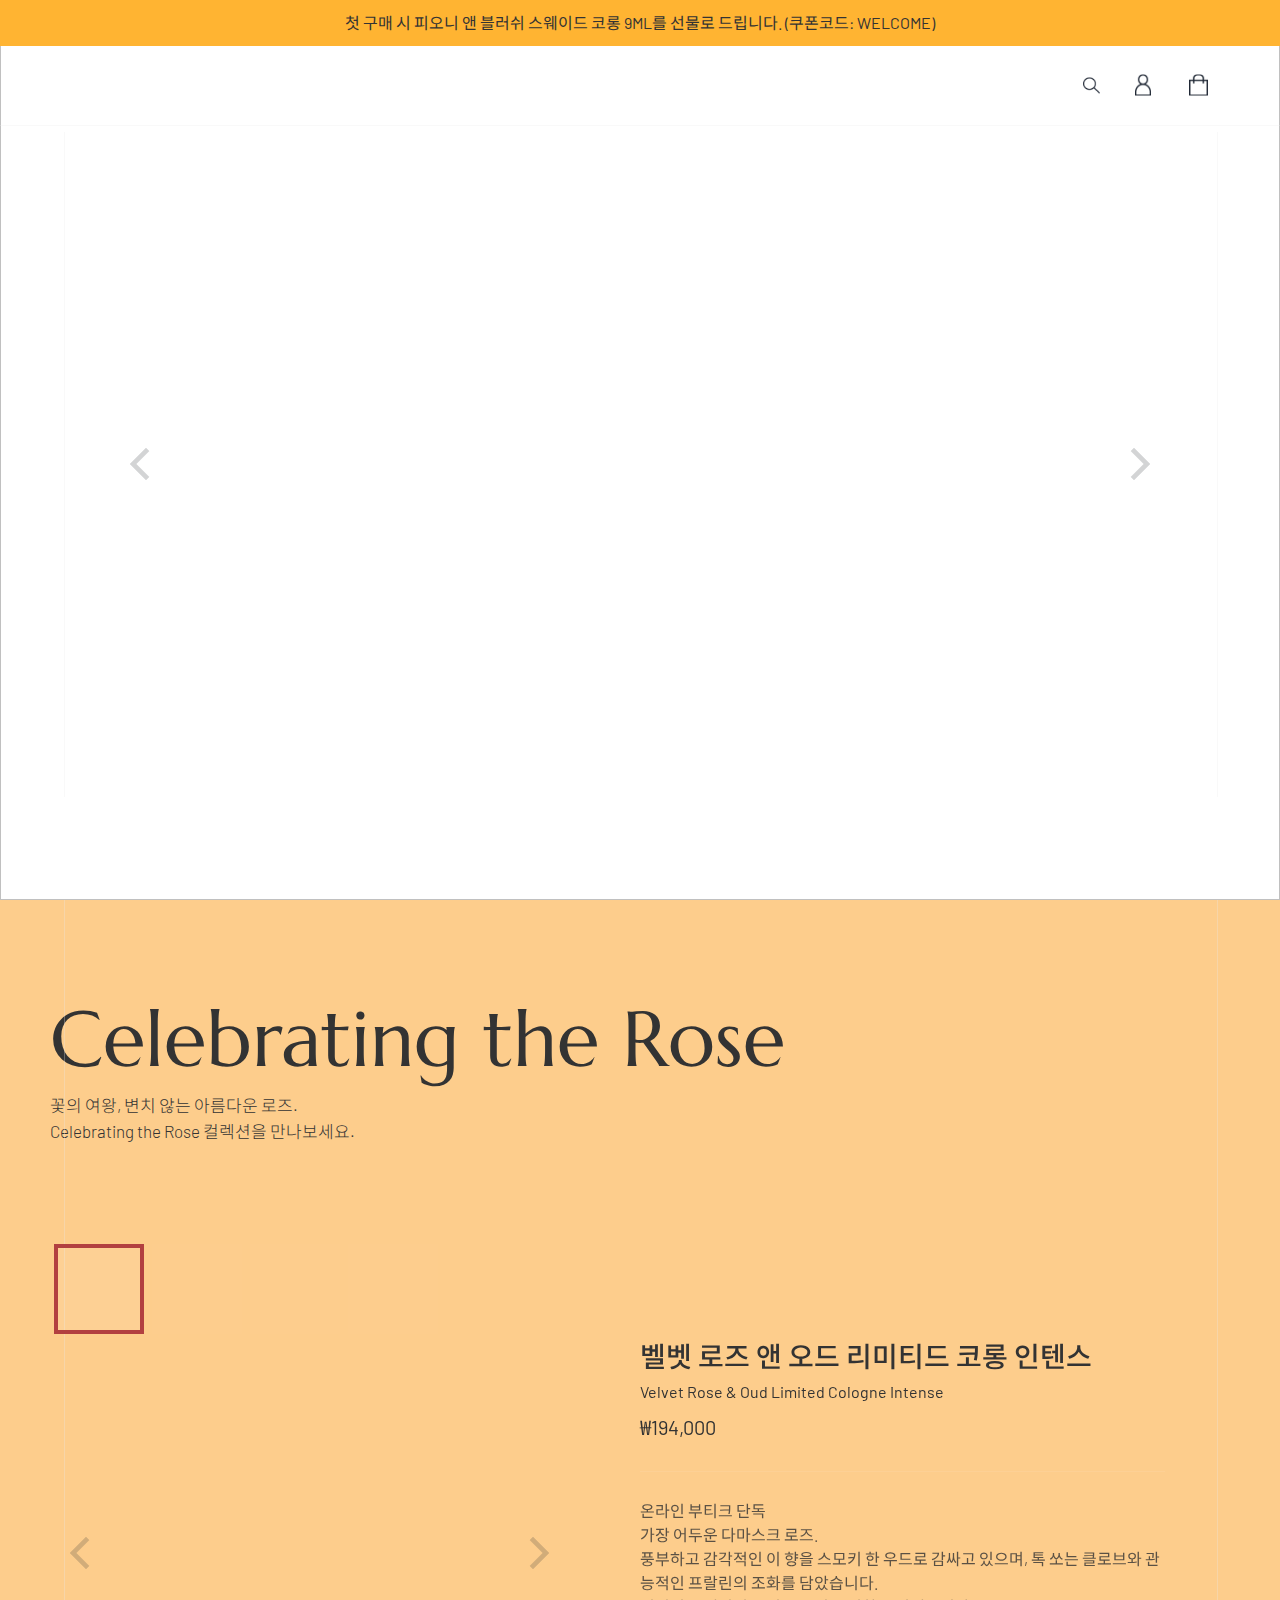
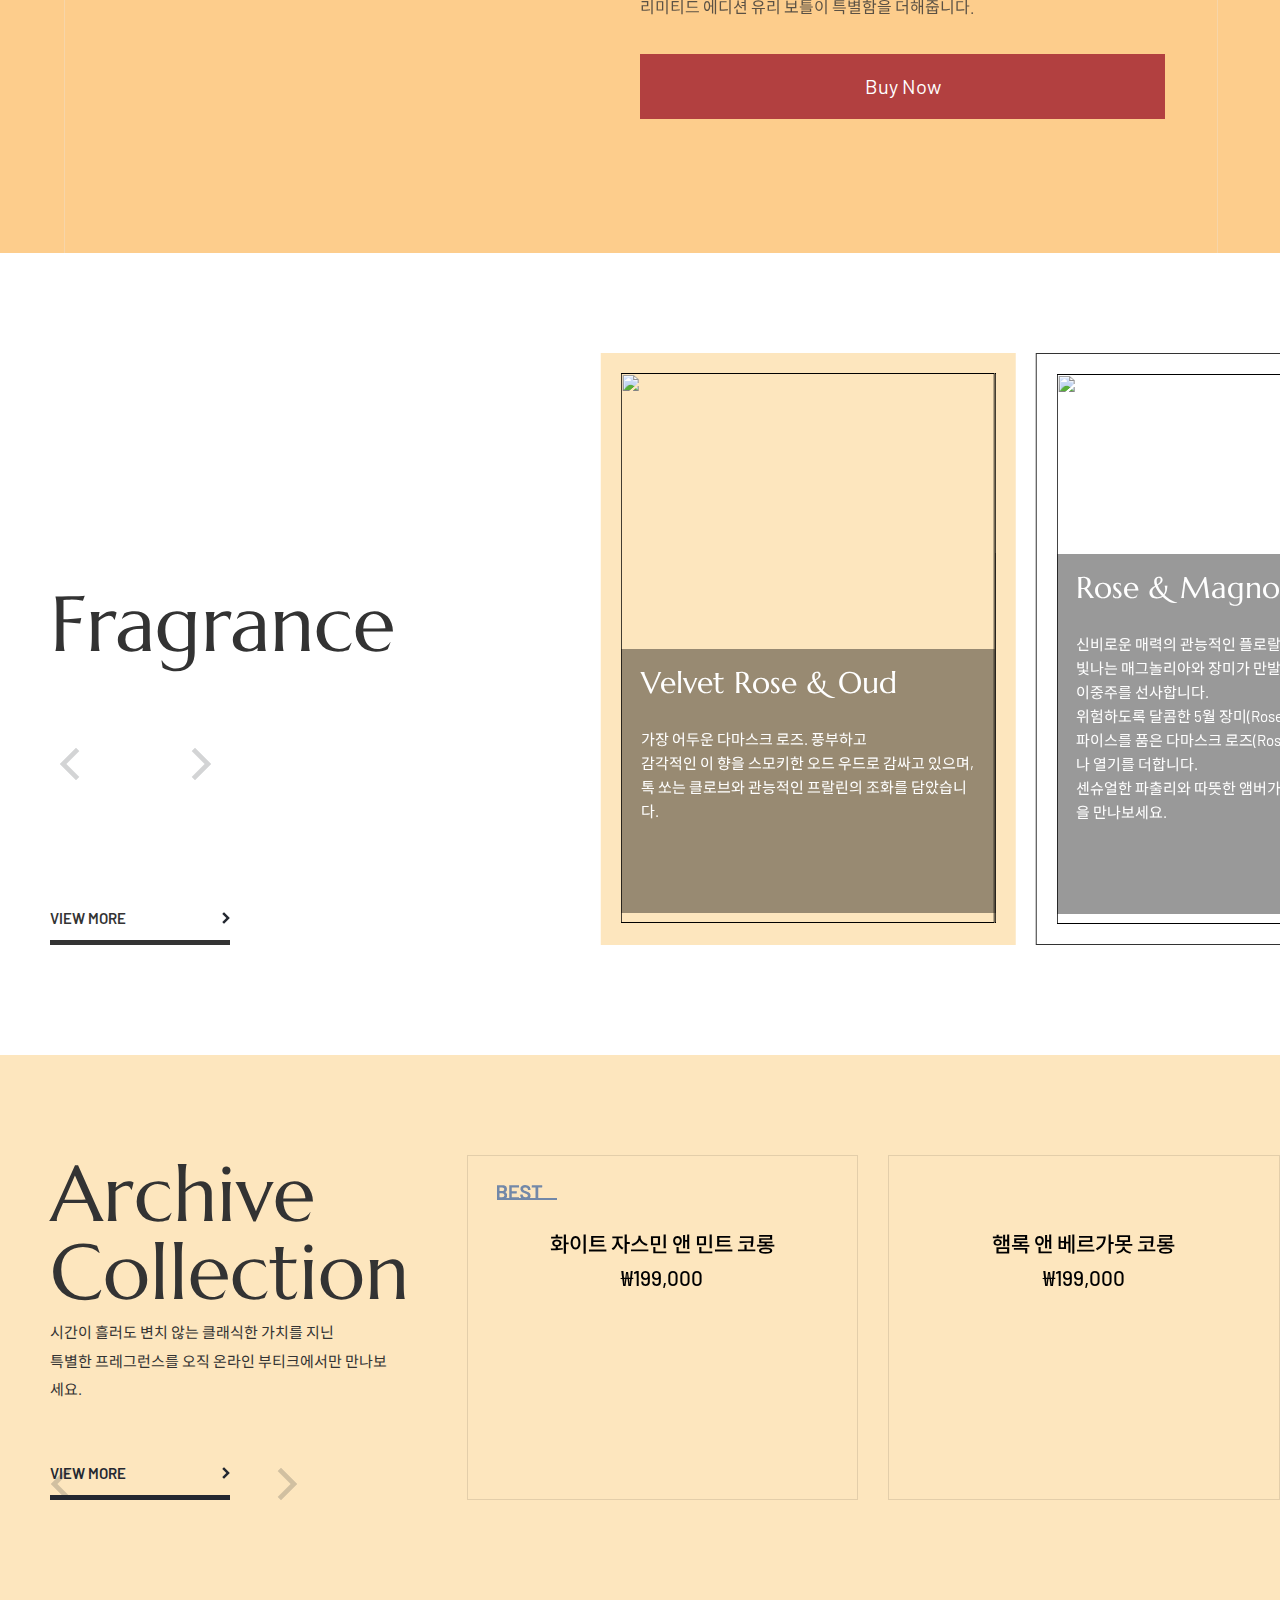
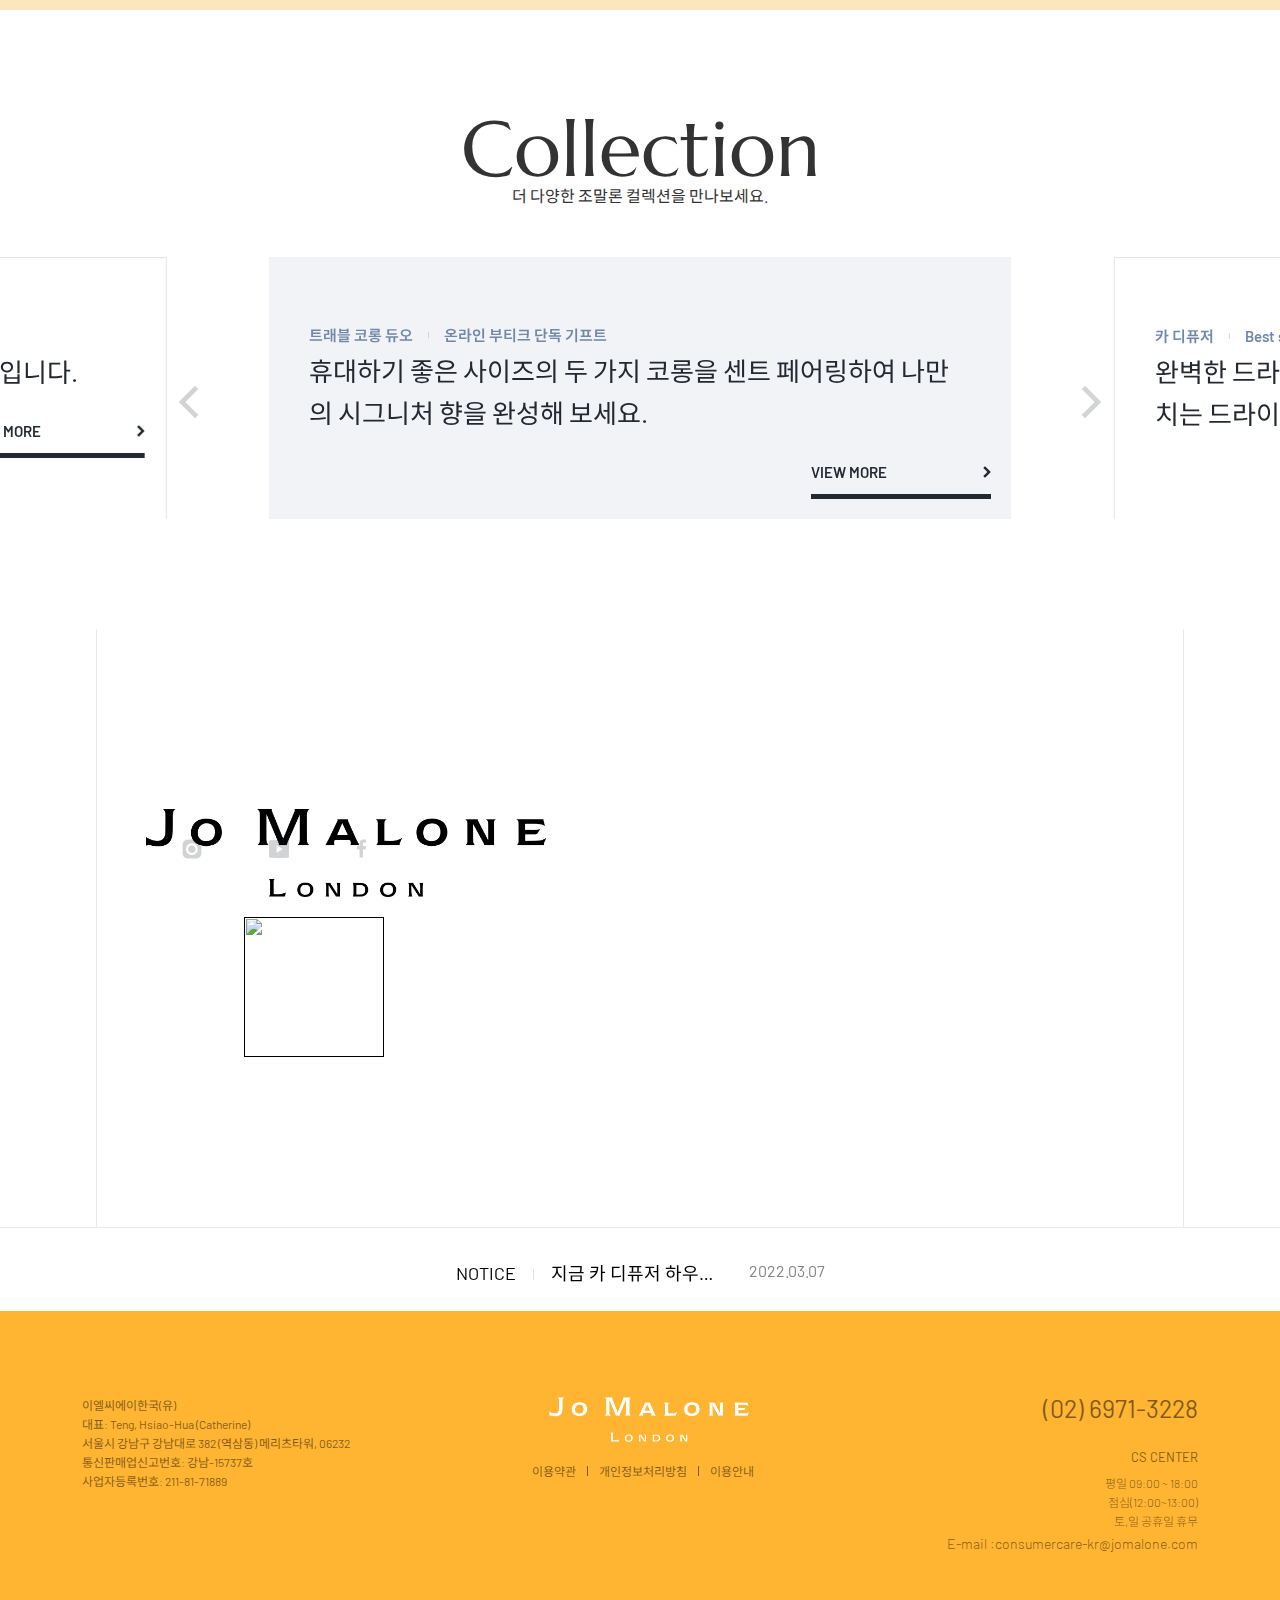
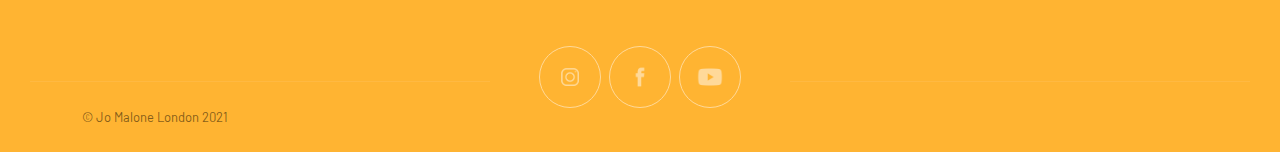
==== commit 6a619c1c: "final" ====
--- a/index.html
+++ b/index.html
@@ -26,71 +26,72 @@
     <header>
 
 
-        <div class="logo_area">
+        <div class="logo_area main">
             <h1><span class="blind">the rapuez</span></h1>
             <nav class="menu">
                 <ul class="gnb">
-                    <li href="#brand">
-                        <a href="#">BRAND</a>
-
-                        <div class="sub_menu">
+                    <li href="">
+                        <a href="#brand">조말론 런던하우스</a>
+
+                        <div class="sub_menu" id="brand">
                             <div class="wrap">
                                 <ul>
                                     <li>
-                                        <h3><a href="">Brand story</a></h3>
+                                        <h3><a href="">조 말론 런던의 가치</a></h3>
                                     </li>
                                 </ul>
                                 <ul>
-                                    <h3><a href="">technology</a></h3>
-                                    <li><a href="">Live Delivery™</a></li>
-                                    <li><a href="">R3 Peptide™</a></li>
+                                    <h3><a href="">스토리</a></h3>
+                                    <li><a href="">장미를 위하여</a></li>
+                                    <li><a href="">꽃의 여왕</a></li>
+                                    <li><a href="">잠시 걸음을 멈추고 장미 향을 느껴보세요</a></li>
                                 </ul>
                             </div>
 
                         </div>
                     </li>
-                    <li><a href="">NEW</a></li>
+                    <li><a href="#">신제품</a></li>
                     <li href="#product">
-                        <a href="#">PRODUCT</a>
-                        <div class="sub_menu">
+                        <a href="#">베스트셀러</a>
+                        <div class="sub_menu" >
                             <div class="wrap">
                                 <ul>
                                     <li>
                                         <h3><a href="">ALL</a></h3>
                                     </li>
-                                    <li><a href="">NEW</a></li>
+                                    <li><a href="">Celebrating the Rose</a></li>
                                 </ul>
                                 <ul>
-                                    <h3><a href="">제품유형별</a></h3>
-                                    <li><a href="">클렌저</a></li>
-                                    <li><a href="">에센스</a></li>
-                                    <li><a href="">토너</a></li>
-                                    <li><a href="">미스트</a></li>
-                                    <li><a href="">세럼</a></li>
-                                    <li><a href="">크림</a></li>
+                                    <h3><a href="">아카이브 컬렉션</a></h3>
+                                    <li><a href="">위스테리아 앤 라벤더 코롱</a></li>
+                                    <li><a href="">햄록 앤 베르가못 코롱</a></li>
+                                    <li><a href="">블루 아가바 앤 카카오 코롱</a></li>
+                                    <li><a href="">바닐라 앤 아니스 코롱</a></li>
+                                    <li><a href="">아카이브 컬렉션 전체 보기</a></li>
+                                   
                                 </ul>
                                 <ul>
-                                    <h3><a href="">피부 고민별</a></h3>
-                                    <li><a href="">클렌징/각질케어</a></li>
-                                    <li><a href="">안티에이징/리페어</a></li>
-                                    <li><a href="">피부보호/차단</a></li>
-                                    <li><a href="">토탈 안티에이징</a></li>
+                                    <h3><a href="">트래블 코롱 듀오</a></h3>
+                                    <li><a href="">프루티 앤 우디 듀오</a></li>
+                                    <li><a href="">프루티 앤 플로랄 듀오</a></li>
+                                    <li><a href="">우디 앤 플로랄 듀오</a></li>
+                                    <li><a href="">트래블 코롱 듀오 전체 보기</a></li>
 
                                 </ul>
                                 <ul>
-                                    <h3><a href="">제품 라인별</a></h3>
-                                    <li><a href="">얼티밋</a></li>
-                                    <li><a href="">R3 리페어</a></li>
-                                    <li><a href="">R3</a></li>
-                                    <li><a href="">얼전트</a></li>
-                                    <li><a href="">클렌저</a></li>
+                                    <h3><a href="">더 알아보기</a></h3>
+                                    <li><a href="">타운하우스 컬렉션</a></li>
+                                    <li><a href="">코롱 컬렉션</a></li>
+                                    <li><a href="">아카이브 컬렉션</a></li>
+                                    <li><a href="">업-더가든 패스 컬렉션</a></li>
+                                    <li><a href="">앱솔뤼</a></li>
 
                                 </ul>
                             </div>
 
                         </div>
                     </li>
-                    <li><a href="">PROMOTON</a></li>
+                    <li><a href="">선물하기</a></li>
                     <li><a href="">Q&A</a></li>
                 </ul>
 
@@ -100,7 +101,7 @@
                     <form action="">
                         <fieldset>
                             <legend class="blind">검색</legend>
-                            <input type="text" class="srh_txt" placeholder="배두나 세럼">
+                            <input type="text" class="srh_txt" placeholder="베스트셀러">
                             <button class="srh_btn"> <a href=""><span class="blind">검색</span></a></button>
                         </fieldset>
                     </form>
@@ -120,33 +121,144 @@
 
                     </div>
                 </div>
-
-
-            </div>
-            <div class="menu_btn">모바일메뉴버튼</div>
+                <div class="menu_btn">
+                    <span></span>
+                    <span></span>
+                    <span></span>
+                </div>
+
+            </div>
+           
+            </div>
+            <div class="menu_btn_menu">
+                <div class="menu_btn">
+                    <span></span>
+                    <span></span>
+                    <span></span>
+                </div>
+                <nav class="menu">
+                    <ul class="gnb">
+                        <li href="#brand">
+                            <a href="#">조말론 런던하우스</a>
+    
+                            <div class="sub_menu" id="brand">
+                                <div class="wrap">
+                                    <ul>
+                                        <li>
+                                            <h3><a href="">조 말론 런던의 가치</a></h3>
+                                        </li>
+                                    </ul>
+                                    <ul>
+                                        <h3><a href="">스토리</a></h3>
+                                        <li><a href="">장미를 위하여</a></li>
+                                        <li><a href="">꽃의 여왕</a></li>
+                                        <li><a href="">잠시 걸음을 멈추고 장미 향을 느껴보세요</a></li>
+                                    </ul>
+                                </div>
+    
+                            </div>
+                        </li>
+                        <li><a href="">신제품</a></li>
+                        <li href="#product">
+                            <a href="#">베스트셀러</a>
+                            <div class="sub_menu "id="product">
+                                <div class="wrap">
+                                    <ul>
+                                        <li>
+                                            <h3><a href="">ALL</a></h3>
+                                        </li>
+                                        <li><a href="">Celebrating the Rose</a></li>
+                                    </ul>
+                                    <ul>
+                                        <h3><a href="">아카이브 컬렉션</a></h3>
+                                        <li><a href="">위스테리아 앤 라벤더 코롱</a></li>
+                                        <li><a href="">햄록 앤 베르가못 코롱</a></li>
+                                        <li><a href="">블루 아가바 앤 카카오 코롱</a></li>
+                                        <li><a href="">바닐라 앤 아니스 코롱</a></li>
+                                        <li><a href="">아카이브 컬렉션 전체 보기</a></li>
+                                       
+                                    </ul>
+                                    <ul>
+                                        <h3><a href="">트래블 코롱 듀오</a></h3>
+                                        <li><a href="">프루티 앤 우디 듀오</a></li>
+                                        <li><a href="">프루티 앤 플로랄 듀오</a></li>
+                                        <li><a href="">우디 앤 플로랄 듀오</a></li>
+                                        <li><a href="">트래블 코롱 듀오 전체 보기</a></li>
+    
+                                    </ul>
+                                    <ul>
+                                        <h3><a href="">더 알아보기</a></h3>
+                                        <li><a href="">타운하우스 컬렉션</a></li>
+                                        <li><a href="">코롱 컬렉션</a></li>
+                                        <li><a href="">아카이브 컬렉션</a></li>
+                                        <li><a href="">업-더가든 패스 컬렉션</a></li>
+                                        <li><a href="">앱솔뤼</a></li>
+    
+                                    </ul>
+                                </div>
+    
+                            </div>
+                        </li>
+                        <li><a href="">선물하기</a></li>
+                        <li><a href="">Q&A</a></li>
+                        <li>
+                            
+                        </li>
+                    </ul>
+               
+                </nav>
+                <div class="search_icon">
+                    <div class="search">
+                        <form action="">
+                            <fieldset>
+                                <legend class="blind">검색</legend>
+                                <input type="text" class="srh_txt" placeholder="베스트셀러">
+                                <button class="srh_btn"> <a href=""><span class="blind">검색</span></a></button>
+                            </fieldset>
+                        </form>
+                    </div>
+                    <div class="icon">
+                        <div class="mypage_cont">
+                            <a href=""><i class="mypage"><span class="blind">마이페이지</span></i></a>
+                            <ul>
+                                <li><a href="">로그인</a></li>
+                                <li><a href="">회원가입</a></li>
+                                <li><a href="">마이페이지</a></li>
+                            </ul>
+                        </div>
+                        <div class="cart_cont">
+                            <a href=""><i class="cart"><span class="blind">장바구니</span></i></a>
+                            <span class="count"></span>
+    
+                        </div>
+                    </div>
 
     </header>
 
     <main>
         <section class="sc_visual">
             <div class="swiper visual">
-                <div class="swiper-wrapper">
-
+                <div class="swiper-wrapper">               
                     <div class="swiper-slide">
-                        <iframe width="100%" height="100%"
-                            src="https://www.youtube.com/embed/2VhvTWdB0zI?autoplay=1&mute=1&loop=1"
-                            title="YouTube video player" frameborder="0" allow="accelerometer; autoplay; "
-                            allowfullscreen></iframe>
+                        <div class="img_wrap">
+                            <img src="https://www.jomalone.co.kr/media/export/cms/homepage/220307/HPBANN.jpg"
+                            alt="">
+                        </div>
+                        <div class="text_wrap">
+                            <h2>Celebrating<br> the Rose</h2>
+                        </div>
+
                     </div>
                     <div class="swiper-slide">
-                        <img src="https://www.jomalone.co.kr/media/export/cms/campaigns/house_of_roses/landing_page/desktop/Desktop_Hero.jpg"
+                        <div class="img_wrap">
+                            <img src="https://www.jomalone.co.kr/media/export/cms/homepage/220221/FY22_Silver-Birch_Lavender_2000x2000_1920x1080.jpg"
                             alt="">
-
-                    </div>
-                    <div class="swiper-slide">
-                        <img src="https://www.jomalone.co.kr/media/export/cms/homepage/220221/FY22_Silver-Birch_Lavender_2000x2000_1920x1080.jpg"
-                            alt="">
-
+                        </div>
+                     
+                        <div class="text_wrap">
+                            <h2>Silver Birch &<br>Lavender Cologne</h2>
+                        </div>
+                            
                     </div>
                 </div>
 
@@ -164,7 +276,7 @@
             </div>
         </section>
 
-        <section class="sc_best_product">
+        <section class="sc_rose">
             <div class="cont_wrap left">
                 <h2>Celebrating the Rose</h2>
                 <p>꽃의 여왕, 변치 않는 아름다운 로즈.</p>
@@ -177,7 +289,10 @@
             </div>
             <div class="slide_area">
                 <div class="swiper right">
+                    <div class="slide_btn swiper-button-next"></div>
+                    <div class="slide_btn swiper-button-prev"></div>
                     <div class="swiper-wrapper">
+                       
                         <div class="swiper-slide">
                             <div class="img_wrap">
                                 <a href="">
@@ -263,11 +378,10 @@
 
 
 
-                    <div class="pagination">
-                        <div class="slide_btn swiper-button-next"></div>
-                        <div class="slide_btn swiper-button-prev"></div>
+                
+                   
                         <div class="swiper-pagination"></div>
-                    </div>
+                
 
 
 
@@ -275,14 +389,14 @@
             </div>
 
         </section>
-        <section class="sc_technology area1">
+        <section class="sc_fragrance area1">
 
             <div class="text_wrap">
                 <h2>Fragrance</h2>
-                <div class="pagination">
+               
                     <div class="slide_btn swiper-button-next"></div>
                     <div class="slide_btn swiper-button-prev"></div>
-                </div>
+             
                 <div class="view_more"><a href="">VIEW MORE</a></div>
             </div>
 
@@ -294,7 +408,7 @@
                                 <a href="">
                                     <div class="img_wrap">
                                         <img src="https://www.jomalone.co.kr/media/export/cms/campaigns/house_of_roses/landing_page/velvet_rose_overlay/Desktop-VR-4.jpg" alt="" class="tech-img">
-                                        <img src="./img/tech_num_01.png" alt="" class="num">
+                                       
                                     </div>
                                     <div class="cont_wrap">
                                         <h3>Velvet Rose & Oud</h3>
@@ -310,13 +424,13 @@
                                 <a href="">
                                     <div class="img_wrap">
                                         <img src="https://www.jomalone.co.kr/media/export/cms/campaigns/house_of_roses/landing_page/rose_magnolia_overlay/Desktop-RM-4.jpg" alt="" class="tech-img">
-                                        <img src="./img/tech_num_01.png" alt="" class="num">
+                                  
                                     </div>
                                     <div class="cont_wrap">
                                         <h3>Rose & Magnolia</h3>
                                         <p>신비로운 매력의 관능적인 플로랄 향입니다. <br>
                                             빛나는 매그놀리아와 장미가 만발하여 매혹적인 향의 이중주를 선사합니다. <br>
-                                            위험하도록 달콤한 5월 장미(Rose de Mai)가 화려한 스파이스를 품은<br>
+                                            위험하도록 달콤한 5월 장미(Rose de Mai)가 화려한 스파이스를 품은
                                             다마스크 로즈(Rose Damascena)를 만나 열기를 더합니다.<br>
                                             센슈얼한 파출리와 따뜻한 앰버가 선사하는 조화로움을 만나보세요. </p>
                                     </div>
@@ -326,7 +440,7 @@
                                 <a href="">
                                     <div class="img_wrap">
                                         <img src="https://www.jomalone.co.kr/media/export/cms/campaigns/house_of_roses/landing_page/red_roses_overlay/Desktop_RR-4.jpg" alt="" class="tech-img">
-                                        <img src="./img/tech_num_01.png" alt="" class="num">
+                                       
                                     </div>
                                     <div class="cont_wrap">
                                         <h3>Red Rose</h3>
@@ -342,7 +456,7 @@
                                 <a href="">
                                     <div class="img_wrap">
                                         <img src="https://www.jomalone.co.kr/media/export/cms/campaigns/house_of_roses/landing_page/rose_blush/Desktop-RB-4.jpg" alt="" class="tech-img">
-                                        <img src="./img/tech_num_01.png" alt="" class="num">
+                                        
                                     </div>
                                     <div class="cont_wrap">
                                         <h3>Rose Blush</h3>
@@ -371,13 +485,13 @@
                                 <a href="">
                                     <div class="img_wrap">
                                         <img src="https://www.jomalone.co.kr/media/export/cms/campaigns/house_of_roses/landing_page/rose_magnolia_overlay/Desktop-RM-4.jpg" alt="" class="tech-img">
-                                        <img src="./img/tech_num_01.png" alt="" class="num">
+                                        
                                     </div>
                                     <div class="cont_wrap">
                                         <h3>Rose & Magnolia</h3>
                                         <p>신비로운 매력의 관능적인 플로랄 향입니다. <br>
                                             빛나는 매그놀리아와 장미가 만발하여 매혹적인 향의 이중주를 선사합니다. <br>
-                                            위험하도록 달콤한 5월 장미(Rose de Mai)가 화려한 스파이스를 품은<br>
+                                            위험하도록 달콤한 5월 장미(Rose de Mai)가 화려한 스파이스를 품은
                                             다마스크 로즈(Rose Damascena)를 만나 열기를 더합니다.<br>
                                             센슈얼한 파출리와 따뜻한 앰버가 선사하는 조화로움을 만나보세요. </p>
                                     </div>
@@ -387,7 +501,7 @@
                                 <a href="">
                                     <div class="img_wrap">
                                         <img src="https://www.jomalone.co.kr/media/export/cms/campaigns/house_of_roses/landing_page/red_roses_overlay/Desktop_RR-4.jpg">
-                                        <img src="./img/tech_num_01.png" alt="" class="num">
+                                       
                                     </div>
                                     <div class="cont_wrap">
                                         <h3>Red Rose</h3>
@@ -403,7 +517,7 @@
                                 <a href="">
                                     <div class="img_wrap">
                                         <img src="https://www.jomalone.co.kr/media/export/cms/campaigns/house_of_roses/landing_page/rose_blush/Desktop-RB-4.jpg" alt="" class="tech-img">
-                                        <img src="./img/tech_num_01.png" alt="" class="num">
+                                       
                                     </div>
                                     <div class="cont_wrap">
                                         <h3>Rose Blush</h3>
@@ -419,7 +533,7 @@
                                 <a href="">
                                     <div class="img_wrap">
                                         <img src="https://www.jomalone.co.kr/media/export/cms/campaigns/house_of_roses/landing_page/velvet_rose_overlay/Desktop-VR-4.jpg" alt="" class="tech-img">
-                                        <img src="./img/tech_num_01.png" alt="" class="num">
+                                        
                                     </div>
                                     <div class="cont_wrap">
                                         <h3>Velvet Rose & Oud</h3>
@@ -440,22 +554,20 @@
 
         </section>
 
-        <section class="sc_product area1">
+        <section class="sc_archive area1">
             <div class="left">
                 <div class="text_wrap">
                     <h2>Archive Collection</h2>
                     <p>시간이 흘러도 변치 않는 클래식한 가치를 지닌<br> 특별한 프레그런스를
                         오직 온라인 부티크에서만 만나보세요.
                     </p>
-                    <div class="pagination">
-                        <div class="slide_btn swiper-button-next"></div>
-                        <div class="slide_btn swiper-button-prev"></div>
-
-                    </div>
-
-
-                    <div class="view_more"><a href="">VIEW MORE</a></div>
-                </div>
+                  
+                </div>
+                
+                            
+                <div class="slide_btn swiper-button-next"></div>
+                <div class="slide_btn swiper-button-prev"></div>  
+            <div class="view_more"><a href="">VIEW MORE</a></div>
             </div>
             <div class="swiper slide2">
                 <div class="swiper-wrapper">
@@ -530,7 +642,7 @@
             </div>
         </section>
 
-        <section class="sc_promotion">
+        <section class="sc_collection">
             <div class="title_wrap">
                 <h2>Collection</h2>
                 <p>더 다양한 조말론 컬렉션을 만나보세요.</p>
@@ -736,8 +848,8 @@
 
         <section class="sc_sns">
             <div class="title_wrap">
-                <h2><span class="blind">logo2</span><img src="./img/logo.png" alt=""></h2>
-                <p><a href="">Go follow @therapuez</a></p>
+                <h2><span class="blind">logo2</span><img src="./img/jomalone.png" alt=""></h2>
+                <!-- <p><a href="">Go follow @JoMaloneLondon</a></p> -->
             </div>
             <div class="box_wrap">
                 <div class="left_box">
@@ -751,28 +863,28 @@
                                 <li><a href=""><span class="blind">페이스북</span><i></i></a></li>
                             </ul>
                         </div>
-                        <a href=""><img src="./img/img_1.jpg" alt=""></a>
+                        <a href=""><img src="https://www.jomalone.co.kr/media/export/cms/gnav/our_house/NAV_Values_Perfect_Present@1x.jpg" alt=""></a>
 
                     </div>
                     <div class="box2 box">
-                        <a href=""><img src="./img/img_2.jpg" alt=""></a>
+                        <a href=""><img src="https://www.jomalone.co.kr/media/export/cms/campaigns/house_of_roses/landing_page/desktop/Roses_Landing-Page_perfumers_qa_Article-Module_Desktop.jpg" alt=""></a>
                     </div>
                     <div class="box3 box">
-                        <a href=""><img src="./img/img_3.jpg" alt=""></a>
+                        <a href=""><img src="https://www.jomalone.co.kr/media/export/cms/homepage/220201/DA_JM_SHOT_7v_RGB-1998_150_PC_600x660.jpg" alt=""></a>
                     </div>
                     <div class="box4 box">
-                        <a href=""><img src="./img/img_4.jpg" alt=""></a>
+                        <a href=""><img src="https://www.jomalone.co.kr/media/export/cms/campaigns/house_of_roses/landing_page/desktop/Desktop_Left-2.jpg" alt=""></a>
                     </div>
                 </div>
                 <div class="right_box">
                     <div class="box1 box">
-                        <a href=""><img src="./img/img_5.jpg" alt=""></a>
+                        <a href=""><img src="https://www.jomalone.co.kr/media/export/cms/campaigns/house_of_roses/landing_page/desktop/Roses_Landing-scent_focus_Article-Module_Desktop.jpg" alt=""></a>
                     </div>
                     <div class="box2 box">
-                        <a href=""><img src="./img/img_6.jpg" alt=""></a>
+                        <a href=""><img src="https://www.jomalone.co.kr/media/export/cms/homepage/220117/travel_cologne_duo_DT_600x660.jpg" alt=""></a>
                     </div>
                     <div class="box3 box">
-                        <a href=""><img src="./img/img_7.jpg" alt=""></a>
+                        <a href=""><img src="https://www.jomalone.co.kr/media/export/cms/gnav/Landing-page_New&Notable_BodyHandWash_Mobile_334X220.jpg" alt=""></a>
                     </div>
                 </div>
 
@@ -786,8 +898,8 @@
                         <div class="cont_wrap">
                             <a href="">
                                 <strong>NOTICE</strong>
-                                <p class="content">더 라퓨즈 전달 세럼 광고 광고 광고</p>
-                                <p class="date">2022.02.07</p>
+                                <p class="content">지금 카 디퓨저 하우스와 리필을 함께 구매하시면 조 말론 런던 키링 세트를 선물로 드립니다.(쿠폰코드: CARDIFFUSER)</p>
+                                <p class="date">2022.03.07</p>
                             </a>
                         </div>
 
@@ -796,15 +908,15 @@
                         <div class="cont_wrap">
                             <a href="">
                                 <strong>NOTICE</strong>
-                                <p class="content">더 라퓨즈 전달 세럼 광고 광고 광고</p>
-                                <p class="date">2022.02.07</p>
+                                <p class="content">15만원 이상 구매 시 원하는 샘플 3종을 직접 선택하여 센트 페어링을 경험해 보세요.</p>
+                                <p class="date">2022.03.01</p>
                             </a>
                         </div>
                         <div class="swiper-slide">
                             <div class="cont_wrap">
                                 <a href="">
                                     <strong>NOTICE</strong>
-                                    <p class="content">더 라퓨즈 전달 세럼 광고 광고 광고</p>
+                                    <p class="content">CJ대한통운 택배노조 파업으로 인하여 일부 지역에서 배송지연이 발생하고 있습니다.</p>
                                     <p class="date">2022.02.07</p>
                                 </a>
                             </div>
@@ -815,13 +927,12 @@
     <footer>
         <div class="info_wrap">
             <address class="company_info">
-                <p>회사명 : ㈜셀리버리 리빙앤헬스</p>
-                <p>대표이사 : 조대웅 </p>
-                <p>주소 :서울특별시 마포구 성암로 179 (한샘상암) 지하 1층 </p>
-                <p>통신판매업신고번호 : 제 2022-서울마포-0043 호</p>
-                <p>사업자등록번호 : 126-81-26790 </p>
-                <p>TEL : 080-505-7400</p>
-                <p>FAX : 02-303-7488</p>
+                <p>이엘씨에이한국(유)</p>
+                <p>대표: Teng, Hsiao-Hua (Catherine) </p>
+                <p>서울시 강남구 강남대로 382 (역삼동) 메리츠타워, 06232 </p>
+                <p>통신판매업신고번호: 강남-15737호</p>
+                <p>사업자등록번호: 211-81-71889 </p>
+                
             </address>
 
             <div class="footer_logo">
@@ -837,12 +948,12 @@
                 </ul>
             </div>
             <div class="cs_center">
-                <a href="mailto:080-505-7400" class="phone">080-505-7400</a>
+                <a href="tel:02-6971-3228" class="phone">(02) 6971-3228</a>
                 <h3>CS CENTER</h3>
                 <span>평일 09:00 ~ 18:00</span>
                 <span>점심(12:00~13:00)</span>
                 <span>토,일 공휴일 휴무</span>
-                <a href="mailto:therapuez@celliverylh.com" class="mail">E-mail :therapuez@celliverylh.com</a>
+                <a href="mailto:consumercare-kr@jomalone.com" class="mail">E-mail :consumercare-kr@jomalone.com</a>
             </div>
         </div>
         <div class="sns_wrap">
@@ -854,7 +965,7 @@
 
 
         </div>
-        <p class="copyright">Copyrightⓒ2021 Celivery Living & Health, Inc. All Rights Reserved.</p>
+        <p class="copyright">© Jo Malone London 2021</p>
     </footer>
 </body>
 
--- a/css/layout.css
+++ b/css/layout.css
@@ -4,9 +4,13 @@
 
 body {
     font-family: 'Barlow', 'Noto Sans KR', sans-serif;
-
-}
-
+    width: 100%;
+    min-width: 1300px;
+    margin: 0 auto;
+}
+body.hidden{
+    overflow: hidden;
+}
 /* header{position: fixed;} */
 .event {
     position: fixed;
@@ -14,25 +18,26 @@
     top: 0;
     left: 0;
     text-align: center;
-    background: #FAC87D;
-    width: 100%;
-    padding: 10px;
-    
+    background: #FFB432;
+    width: 100%;
+    padding: 15px;
+    box-sizing: border-box;
+
 }
 
 .event a {
     display: block;
-    color:#333;
+    color: #333;
 }
 
 header {
 
-    top: 52px;
+    top: 46px;
     left: 0;
     width: 100%;
     height: 80px;
     position: fixed;
-    z-index: 10;
+    z-index: 50;
     box-sizing: border-box;
     background: transparent;
     -webkit-transition: 0.4s;
@@ -45,18 +50,22 @@
     content: '';
     width: 100%;
     height: 1px;
-  
     background: #eaeaea;
     opacity: .3;
     position: absolute;
     bottom: 0;
     left: 0;
-    animation: 2s 1s lines ;
-}
-
-@keyframes lines{
-    0%{width: 0;}
-    100%{width: 100%;}
+    animation: 2s 1s lines;
+}
+
+@keyframes lines {
+    0% {
+        width: 0;
+    }
+
+    100% {
+        width: 100%;
+    }
 }
 
 
@@ -73,15 +82,30 @@
 
 }
 
+.logo_area.on {
+    background: rgba(255, 255, 255, 0.8);
+
+}
+
+.logo_area.on a {
+
+    color: #000;
+}
+
+.logo_area.on h1 {
+    background-image: url('../img/jomalone.png');
+}
+
+
 .logo_area h1 {
     position: absolute;
-    top: 0;
     left: 100px;
     width: 161px;
     height: 50px;
-    background-image: url('../img/menu_logo.png');
+    background-image: url('../img/jomalone_w.png');
     background-repeat: no-repeat;
     background-position: center;
+    background-size: 161px;
     top: 50%;
     transform: translateY(-50%);
 }
@@ -91,18 +115,23 @@
     color: #000;
 }
 
+.logo_area:hover a {
+
+    color: #000;
+}
+
 .logo_area:hover h1 {
-    background-image: url('../img/logo_hover.png');
+    background-image: url('../img/jomalone.png');
 }
 
 /* gnb */
-.logo_area .menu {}
+
 
 .logo_area .gnb {
     display: flex;
 }
 
-.logo_area .gnb>li {}
+
 
 .logo_area .gnb>li>a {
     padding: 0 30px;
@@ -117,7 +146,7 @@
     bottom: 0;
     left: 50%;
     height: 4px;
-    background: #7188a8;
+    background: #FDE6BE;
     width: 0;
     transition: 0.4s;
 }
@@ -135,7 +164,7 @@
     left: 0;
     width: 100%;
     background: #fff;
-    z-index: 1;
+    z-index: 999;
     display: none;
 }
 
@@ -231,7 +260,7 @@
     background-repeat: no-repeat;
     background-image: url(../img/icon_cart.png);
     background-position: center;
- 
+
 }
 
 .search {
@@ -268,7 +297,29 @@
 }
 
 
-
+.menu_btn {
+    display: none;
+    width: 21px;
+    height: 21px;
+    padding: 7px;
+    box-sizing: border-box;
+}
+
+.menu_btn span {
+    display: block;
+    margin-bottom: 5px;
+    width: 21px;
+    height: 2px;
+    background: white;
+}
+
+.menu_btn span:last-child {
+    margin-bottom: 0;
+}
+
+.logo_area:hover .menu_btn span {
+    background: #000;
+}
 
 .sub_menu {
     width: 100%;
@@ -303,7 +354,7 @@
     font-weight: 500;
 }
 
-.sub_menu ul h3:hover {
+.sub_menu ul li h3 a:hover {
     font-weight: 600;
     color: #7188a8;
 }
@@ -341,37 +392,140 @@
     margin-bottom: 27px;
 }
 
-
-
+/* 햄버거버튼 메뉴 */
+.menu_btn_menu {
+    display: none;
+    
+}
+
+.menu_btn_menu.on {
+    display: block;
+    background-color: #fff;
+    width: 500px; 
+    height: 100%;
+    overflow-y: scroll;
+    position: fixed;
+    right: 0;
+    top: 0;
+}
+
+.menu_btn_menu .menu_btn {
+    display: none;
+}
+
+.menu_btn_menu .menu_btn.on {
+    position: absolute;
+    right: 30px;
+    top: 30px;
+    display: block;
+}
+
+.menu_btn_menu .menu_btn.on span {
+    background: #000;
+}
+
+.menu_btn_menu .menu_btn:hover span {
+    background: #000;
+}
+
+.menu_btn_menu .gnb {
+    display: block;
+    position: absolute;
+    top: 120px;
+    width: 100%;}
+   
+.menu_btn_menu .menu{
+    padding: 30px;
+  
+}
+.menu_btn_menu .gnb>li{
+    display: block;
+    padding: 20px 0;
+    box-sizing: border-box;}
+.menu_btn_menu .gnb>li>a {
+    display: inline-block;
+    color: #000;
+    font-size: 20px;
+    position: relative;
+    display: block;
+}
+.menu_btn_menu.on .gnb>li>a:hover {
+    color: #FFB432
+}
+
+.menu_btn_menu .gnb>li .sub_menu {
+  display: none;
+  width: 80%; 
+  position: initial;
+  z-index: 999;
+  
+}
+.menu_btn_menu .gnb>li .sub_menu .wrap>ul{padding-top: 20px;}
+.menu_btn_menu .sub_menu ul li a{
+    color:#000;
+}
+
+
+.menu_btn_menu .sub_menu>div {
+    display: block;
+    height: 100%;
+    
+}
+
+.menu_btn_menu .sub_menu>div>ul {
+    display: block;
+    width: 100%;
+    background: #FDE6BE;
+}
+
+.menu_btn_menu .sub_menu div ul h3 a {
+    font-size: 15px;  
+    display: inline-block;
+}
+.menu_btn_menu .sub_menu div ul h3 a:hover {
+    font-weight: 600;
+    color: #7188a8;
+}
+.menu_btn_menu .search_icon{position: absolute; width: 100vw; left: 130px; right: 0; top: 80px;}
+.menu_btn_menu .search_icon>div{display: initial; width: 100%;}
+.menu_btn_menu .search_icon input{visibility: visible;}
+.menu_btn_menu .search_icon .icon{position: relative; } 
 
 
 footer {
     box-sizing: border-box;
-    background: #242831;
+    background: #FFB432;
     padding: 105px 96px 0 96px;
     color: rgba(255, 255, 255, 0.5);
     position: relative;
 }
-footer::before{
-display: inline-block;  
+
+footer::before {
+    display: inline-block;
     content: '';
-    opacity: .3;    
+    opacity: .3;
     height: 100%;
     left: 0;
     right: 0;
     margin: 0 96px;
     background: transparent;
-    border-left:1px solid #eaeaea;
-    border-right:1px solid #eaeaea;
-    position: absolute;
-   top: 0;
-   animation: 2s 1s lines2 ;
- 
-  
-}
-@keyframes lines2{
-    0%{height:  0;}
-    100%{ height: 100%}
+    border-left: 1px solid #eaeaea;
+    border-right: 1px solid #eaeaea;
+    position: absolute;
+    top: 0;
+    animation: 2s 1s lines2;
+
+
+}
+
+@keyframes lines2 {
+    0% {
+        height: 0;
+    }
+
+    100% {
+        height: 100%
+    }
 }
 
 .info_wrap {
@@ -393,17 +547,17 @@
 .company_info {
     display: inline-block;
     line-height: 1.6;
-    color: rgba(255, 255, 255, 0.5);
+    color: rgba(0, 0, 0, 0.5);
     font-size: 14px;
 }
 
-.footer_logo {}
+
 
 .footer_logo .logo {
     position: relative;
     box-sizing: border-box;
-    width: 220px;
-    height: 30px;
+    width: 300px;
+    height: 67px;
     margin: 0 auto 15px;
 }
 
@@ -417,21 +571,21 @@
     display: inline-block;
     width: 100%;
     height: 100%;
-    background-size: cover;
+    background-size: 300px;
     background-repeat: no-repeat;
     background-position: center;
-    background-image: url('../img/footer_logo.png');
+    background-image: url('../img/jomalone_w.png');
 
 }
 
 .footer_logo .logo h2::before {
     position: absolute;
-    left: -150%;
+    left: -85%;
     bottom: 0;
     content: '';
     height: 5px;
     background: #fff;
-    width: 130%;
+    width: 80%;
     display: inline-block;
     top: 13px;
     transition: .3;
@@ -440,12 +594,12 @@
 
 .footer_logo .logo h2::after {
     position: absolute;
-    right: -150%;
+    right: -85%;
     bottom: 0;
     content: '';
     height: 5px;
     background: #fff;
-    width: 130%;
+    width: 80%;
     display: inline-block;
     top: 13px;
     transition: .3;
@@ -457,6 +611,8 @@
 .policy {
     display: flex;
     margin-top: 30px;
+    width: 80%;
+    margin: 0 auto;
 
 }
 
@@ -465,7 +621,7 @@
     content: '';
     width: 1px;
     height: 13px;
-    background: rgba(255, 255, 255, 0.5);
+    background: rgba(0, 0, 0, 0.5);
     display: inline-block;
     margin-left: 11px;
     margin-top: 3px;
@@ -477,8 +633,9 @@
 
 .policy li a {
     padding: 15px 11px 15px 0;
-    color: rgba(255, 255, 255, 0.8);
+    color: rgba(0, 0, 0, 0.5);
     font-size: 16px;
+    box-sizing: border-box;
 
 }
 
@@ -489,7 +646,7 @@
 .cs_center span {
     display: block;
     font-size: 14px;
-    color: rgba(255, 255, 255, 0.3);
+    color: rgba(0, 0, 0, 0.5);
     line-height: 1.6;
     font-weight: 300;
 }
@@ -499,17 +656,17 @@
     line-height: 1;
     display: block;
     margin-bottom: 25.6px;
-    color: rgba(255, 255, 255, 0.5);
+    color: rgba(0, 0, 0, 0.5);
 }
 
 .cs_center .mail {
     font-weight: 300;
-    color: rgba(255, 255, 255, 0.5);
+    color: rgba(0, 0, 0, 0.5);
 }
 
 .cs_center h3 {
     font-size: 13px;
-    color: rgba(255, 255, 255, 0.5);
+    color: rgba(0, 0, 0, 0.5);
     margin-bottom: 3.9px;
 
 }
@@ -523,7 +680,7 @@
 
     display: flex;
     padding: 0 45px;
-    background: #242831;
+    background: #FFB432;
     position: absolute;
     left: 50%;
     transform: translateX(-50%);
@@ -538,7 +695,7 @@
     margin: 0 4px;
     width: 71px;
     height: 71px;
-    opacity: .2;
+    opacity: .5;
     transition: 0.5s;
     background-size: cover;
     background-repeat: no-repeat;
@@ -575,28 +732,307 @@
     line-height: 70px;
     padding-left: 52px;
     font-size: 13px;
-    color: rgba(255, 255, 255, 0.2);
+    color: rgba(0, 0, 0, 0.5);
     font-family: 'Barlow';
     font-weight: normal;
 }
-.menu_btn{display: none;}
+
 /* 최소를 기준으로 코딩 */
 /* 보장컨텐츠 */
-@media screen and (max-width: 1400px) { 
-    .sc_best_product{flex-direction: column;}
-    .sc_best_product .left {width: 100%;}
-    .sc_best_product .slide_area{width: 100%;}
-
-}
-@media screen and (max-width: 1200px) { 
-
-}
+@media screen and (max-width: 1400px) {
+    body {
+        min-width: 1200px;
+    }
+
+    .search_icon input {
+        visibility: hidden;
+        ;
+    }
+
+    .search_icon .button {
+        position: absolute;
+        left: 100px;
+    }
+
+    .footer_logo .logo {
+        width: 200px;
+        height: 47px;
+    }
+
+    .footer_logo h2>a {
+        background-size: 200px;
+    }
+
+    .footer_logo .logo h2::after {
+        display: none;
+    }
+
+    .footer_logo .logo h2::before {
+        display: none;
+    }
+}
+
+@media screen and (max-width: 1200px) {
+    body {
+        min-width: 1024px;
+    }
+
+    .logo_area h1 {
+        left: 30px;
+    }
+
+    .search_icon {
+        right: 30px;
+    }
+
+    .logo_area .gnb>li {
+        font-size: 14px;
+    }
+
+    .sub_menu ul h3 {
+        font-size: 18px;
+    }
+}
+
+footer {
+    padding: 85px 30px 0 30px;
+    width: 100%;
+}
+
+footer::before {
+    display: none;
+}
+
+.policy {
+    width: 100%;
+}
+
+.policy li span::after {
+    height: 10px;
+    margin-top: 4px;
+}
+
+.company_info,
+.policy li a,
+.cs_center span {
+    font-size: 12px;
+}
+
+.cs_center .phone {
+    font-size: 25px;
+}
+
+.sns_wrap a {
+    width: 60px;
+    height: 60px;
+}
+
 /* 태블릿 768~1024px 768을 보고 코딩*/
-@media screen and (max-width: 1024px) { 
+@media screen and (max-width: 1024px) {
+    body {
+        min-width: 768px;
+    }
+
+    .event {
+        padding: 15px 0;
+    }
+
+    .icon {
+        display: none;
+    }
+
+    .search {
+        display: none;
+    }
+
+    .menu_btn {
+        display: block;
+        padding: 3px;
+    }
+    .menu_btn_menu.on{width: 90%; overflow: hidden;}
+    .mypage_cont ul{left: 20px;}
+    .logo_area h1 {
+        width: 130px;
+        background-size: 130px;
+    }
+
+    .logo_area .gnb {
+        display: none;
+    }
+
+    .logo_area .gnb>li>a {
+        padding: 0 15px;
+    }
+
+    .logo_area .gnb {
+        margin-left: 40px;
+    }
+
+    .sub_menu ul h3 {
+        font-size: 13px;
+    }
+
+    .sub_menu ul h3::after {
+        height: 6px;
+    }
+
+    .sub_menu ul li {
+        font-size: 13px;
+    }
+
+    footer {
+        padding: 50px;
+    }
+
+    .info_wrap {
+        width: 80%;
+        margin: 0 auto;
+        text-align: center;
+        display: flex;
+        flex-direction: column;
+        justify-content: center;
+    }
+
+    address {
+        margin: 0 auto;
+    }
+
+    .company_info {
+        text-align: center;
+    }
+
+    .footer_logo {
+        margin: 0 auto;
+        margin-top: 50px;
+    }
+
+    .cs_center {
+        margin: 0 auto;
+        text-align: center;
+        margin-top: 50px;
+    }
+
+    .policy {
+  display: block;
+ 
+    }
+    .policy li{display: inline-block;}
+    .policy li a {
+        font-size: 12px;
+        padding-right: 6px;
+    }
+
+    .policy li span::after {
+        display: none;
+    }
+
+    .sns_wrap a {
+        width: 40px;
+        height: 40px;
+    }
+}
+
+/* 모바일 0~768px 320px이 가장 작은 디바이스! */
+@media screen and (max-width: 768px) {
+    body {
+        min-width: 320px;
+    }
+
+    header {
+        top: 40px;
+        width: 100%;
+    }
+
+    .logo_area {
+        height: 48px;
+    }
+
+    .logo_area h1 {
+        width: 90px;
+        background-size: 90px;
+        height: 48px;
+        top: 30%;
+    }
+
+    .logo_area .gnb {
+        display: none;
+    }
+  .menu_btn_menu.on{width: 100%; overflow: hidden;}
+  .menu_btn_menu .search_icon .icon {
+    position: absolute;
+    right: -183px;
+    top: 2px;}
+    
+    .search_icon {
+        top: 30%;
+    }
+    
+    .menu_btn_menu .gnb>li>a {font-size: 17px;}
+    .menu_btn span {
+        background-color: #000;
+    }
+
+    .event {
+        padding: 15px;
+        box-sizing: border-box;
+    }
+
+    .event a {
+        font-size: 10px;
+        width: 100%;
+        text-overflow: ellipsis;
+        white-space: nowrap;
+        overflow: hidden;
+
+    }
+
+    .footer {
+        padding: 10px;
+    }
+
+    .info_wrap>div {
+        width: 100%;
+    }
+
+    .info_wrap {
+        display: flex;
+        flex-direction: column;
+        width: 100%;
+        padding: 0;
+    }
+
+    .company_info {
+        margin-bottom: 10px;
+    }
+    .company_info p{
+       width: 100%; display: block;
+    }
+
+    .footer_logo {
+        width: 100%;
+        text-align: center;
+    }
+
+    .footer_logo .logo {
+        width: 100%;
+        margin: 0;
+        text-align: center;
+    }
+
+    .policy {
+        width: 100%;
+    
+        padding: 10px;
+    }
   
-}
-/* 모바일 0~768px 320px이 가장 작은 디바이스! */
-@media screen and (max-width: 768px) { 
-    
-}
-
+    .cs_center {
+        text-align: center;
+        margin-top: 50px;
+    }
+
+    .copyright {
+        text-align: center;
+        width: 100%;
+        padding: 0;
+    }
+}--- a/css/index.css
+++ b/css/index.css
@@ -11,38 +11,6 @@
 }
 
 .slide_btn{
-    position: absolute;
-    width: 60px;
-    height: 72px;    
-    z-index: 10;
-    display: inline-block;
-    background: url('../img/main_promo_arrow_w.png') center no-repeat;
-    background-size: 20px;
-    opacity: 0.2;
- 
-}
-
-.slide_btn:hover{opacity: 1;}
-.swiper-button-next{ right: 110px;  transform: rotate(180deg);}
-.swiper-button-prev{left: 110px ; transform: none;}
-
-
-
-.swiper-button-prev::after,
-.swiper-button-next::after
-{display: none;}
-
-
-.sc_product .pagination,
-.sc_technology .pagination{
-
-    margin: 90px 0;
-    height: 32px;
-    display: block;
-}
-.sc_product .slide_btn,
-.sc_promotion .slide_btn,
-.sc_technology .slide_btn{
     position: absolute;
     width: 60px;
     height: 72px;    
@@ -53,16 +21,109 @@
     opacity: 0.2;
  
 }
+
+.slide_btn:hover{opacity: 1;}
+.swiper-button-next{right: 110px;  transform: rotate(180deg);}
+.swiper-button-prev{left: 110px ; transform: none;}
+
+
+
+.swiper-button-prev::after,
+.swiper-button-next::after
+{display: none;}
+
+
+
+.sc_archive .slide_btn,
+.sc_collection .slide_btn,
+.sc_fragrance .slide_btn{
+    position: absolute;   
+    width: 60px;
+    height: 72px;    
+    z-index: 10;
+    display: inline-block;
+    background: url('../img/main_promo_arrow.png') center no-repeat;
+    background-size: 20px;
+    opacity: 0.2;
+ 
+}
+.view_more {
+    position: absolute;
+    bottom: 0;
+    display: inline-block;
+    width: 180px;
+    color: #242831;
+    font-size: 15px;
+    font-weight: 600;
+    padding: 15px 0;
+    position: relative;
+    line-height: 1.6;
+}
+
+.view_more a::before {
+    content: '';
+    width: 100%;
+    height: 5px;
+    background: #242831;
+    position: absolute;
+    bottom: 0;
+    right: 0;
+    transition: 0.6s;
+}
+
+.view_more a:hover::before {
+    content: '';
+    width: 0;
+
+}
+
+.view_more::before {
+    content: '';
+    width: 0px;
+    height: 2px;
+    background: #242831;
+    position: absolute;
+    top: 50%;
+    right: 0;
+    margin-top: -1px;
+    transition: 0.6s;
+}
+
+.view_more:hover::before {
+    content: '';
+    width: 40%;
+
+}
+
+.view_more a::after {
+    content: '';
+    width: 8px;
+    height: 12px;
+    position: absolute;
+    top: 21px;
+    right: 0;
+    display: inline-block;
+    background: url(../img/main_btn_arrow.png) center no-repeat;
+    background-size: 100%;
+    -webkit-transition: 0.6s;
+    transition: 0.6s;
+}
 /* visual */
 
 .sc_visual {
-    height: 100vh;
+    width: 100%;
+    height: 100%;
     padding: 0;
-}
-
-
-.sc_visual .visual{height: 100%; position: relative;}
-.sc_visual .visual iframe{height: 100%; width: 100%; object-fit: cover; z-index: 1;}
+    
+}
+.sc_visual .visual{width: 100%;  height: 100%;}
+.sc_visual .swiper-slide{position: relative; height: 100vh; overflow: hidden;width: 100%}
+.sc_visual .swiper-slide .img_wrap{height: 100vh; width: 100%;height: 100vh; }
+.sc_visual .swiper-slide .img_wrap img{ height: 100vh; object-fit: cover; width: 100%;}
+.sc_visual .swiper-slide .text_wrap{position: absolute; top: 50%; left: 250px; transform: translateY(-50%);}
+.sc_visual .swiper-slide .text_wrap h2{color:#fff;}
+
+
 .sc_visual .swiper-pagination{ width:auto; left: 98px;bottom: 50px;}
 
 .sc_visual .swiper-pagination .swiper-pagination-bullet{
@@ -97,10 +158,10 @@
     z-index: 2;
     content: '';
     opacity: .3;
-    width:calc( 100% - 192px);
-    height: calc(100% - 132px);
+    width:calc( 100% - 10%);
+    height: 100vh;
     left: 0;
-    margin: 0 96px;
+    margin: 0 5%;
     background: transparent;
     border-left:1px solid #eaeaea;
     border-right:1px solid #eaeaea;
@@ -112,30 +173,27 @@
 }
 @keyframes lines2{
     0%{height:  0;}
-    100%{ height: calc(100% - 132px)}
-}
-
-header:hover {
-    background: #fff;
-}
-
-/* BEST PRODUCT */
-.sc_best_product {
-    background: #D76464;
+    100%{height: 100vh;}
+}
+
+
+/* Rose */
+.sc_rose {
+    background: #FDCD8C;
     overflow: hidden;
-    color: #fff;
+    color: #333;
     position: relative;
     display: flex;
 }
-.sc_best_product::before{
+.sc_rose::before{
     display: block;
     z-index: 0;
     content: '';
     opacity: .3;
-    width:calc( 100% - 192px);
+    width:90%;
     height: calc(100% );
     left: 0;
-    margin: 0 96px;
+    margin: 0 5%;
     background: transparent;
     border-left:1px solid #eaeaea;
     border-right:1px solid #eaeaea;
@@ -149,33 +207,33 @@
     100%{ height: calc(100% - 132px)}
 }
 
-.sc_best_product .left{
+.sc_rose .left{
     width: 32%;
     display: flex;
     flex-direction: column;
     justify-content: center;
 
 }
-.sc_best_product .left h2{margin-bottom: 15px;}
-.sc_best_product .left p{line-height: 1.5; font-size: 17px; font-weight: 300;}
-.sc_best_product .slide_area{width: 68%;}
-
-.sc_best_product .slide_area .swiper-slide{display: flex;}
-.sc_best_product .slide_area .img_wrap{ width: 50%;}
-.sc_best_product .slide_area .img_wrap img{width: 100%;}
-.sc_best_product .slide_area .cont_wrap{
+.sc_rose .left h2{margin-bottom: 15px;}
+.sc_rose .left p{line-height: 1.5; font-size: 17px; font-weight: 300;}
+.sc_rose .slide_area{width: 68%;}
+
+.sc_rose .slide_area .swiper-slide{display: flex;}
+.sc_rose .slide_area .img_wrap{ width: 50%; position: relative;}
+.sc_rose .slide_area .img_wrap img{width: 100%;}
+.sc_rose .slide_area .cont_wrap{
     width: 50%;display: flex;
     flex-direction: column;
     justify-content: center;
     line-height: 1.6;
 padding: 0 65px;}
-.sc_best_product .slide_area h3{font-size: 28px; font-weight: 500;}
-/* .sc_best_product .slide_area span{font-size: 16px; font-weight: 500; padding-bottom: 30.8px;opacity: .7;} */
-.sc_best_product .slide_area strong{font-size: 20px; display: block; padding: 7px 0 5px 0;}
-.sc_best_product .slide_area p{font-size: 16px; opacity: .5; padding: 27px 0 10px; display: block;
+.sc_rose .slide_area h3{font-size: 28px; font-weight: 500;}
+
+.sc_rose .slide_area strong{font-size: 20px; display: block; padding: 7px 0 5px 0;}
+.sc_rose .slide_area p{font-size: 16px; opacity: .8; padding: 27px 0 10px; display: block;
     border-top: 1px solid rgba(255,255,255,0.1);
     margin-top: 23px;line-height: 1.5;}
-.sc_best_product .slide_area .button{
+.sc_rose .slide_area .button{
         height: 65px;
         text-align: center;
         z-index: 10;
@@ -183,8 +241,9 @@
         margin-top: 25px;
         font-size: 20px;
         line-height: 65px;
-}
-.sc_best_product .slide_area .button a{ display: block; height: 100%;}
+        color:#fff;
+}
+.sc_rose .slide_area .button a{ display: block; height: 100%;}
 
 .prod_img {}
 
@@ -266,22 +325,130 @@
     display: block;
     height: 100%;
 }
-.sc_best_product .pagination
-{   position: absolute;
-    z-index: 10;
-    top: 50%;
-    transform: translateY(-50%);
-}
-.sc_best_product .slide_btn.swiper-button-next{right:-460px; }
-.sc_best_product .slide_btn.swiper-button-prev{left: 0;}
-
-
-
-/* PRODUCT */
+
+.sc_rose .slide_btn.swiper-button-next{position: absolute; right:56%; z-index: 10;}
+.sc_rose .slide_btn.swiper-button-prev{position: absolute; left:0; z-index: 10;}
+
+
+
+
+
+/* fragrance */
+.sc_fragrance.area1 {
+   
+    background-color: #fff;
+    overflow: hidden;
+    box-sizing: border-box;
+    display: flex;
+}
+.sc_fragrance .text_wrap{
+    position: relative;
+    width: 100%;
+    display: flex;
+    flex-direction: column;
+    justify-content: center;
+    color: #333;
+}
+.sc_fragrance h2 {
+   
+    display: block;
+    color: #333;
+    margin-bottom: 50px;
+}
+
+.sc_fragrance .slide_btn{height: 50px;}
+.sc_fragrance .swiper-button-next{z-index: 10; right:200px;}
+.sc_fragrance .swiper-button-prev{z-index: 10; left:-10px;}
+
+
+.sc_fragrance .slide_wrap{
+    position: relative;
+    display: flex;
+    width: 69%;
+    justify-content: space-between;
+    transform: translateX(20%);
+}
+.sc_fragrance .slide_wrap .slide{
+width: calc(50% - 10px);
+ box-sizing: border-box;
+padding: 20px;}
+
+.sc_fragrance .slide_wrap .slide.one{
+ left: 15%;
+ background-color:#FDE6BE;}
+
+.sc_fragrance .slide_wrap .slide.two{
+ right: -30%;
+ background-color:transparent;
+ padding: -1px;
+border: 1px solid  #333}
+
+
+.sc_fragrance .slide_wrap .swiper{
+     width: 100%;
+ }
+
+
+ .sc_fragrance .slide_wrap .swiper .img_wrap {
+    overflow: hidden;
+     position: relative;
+}
+.sc_fragrance .slide_wrap .swiper .img_wrap img{
+    display: block;
+    width: 100%;
+    height: 100%;
+}
+
+.sc_fragrance .cont_wrap {
+    padding: 10px 20px 90px;
+    margin: 0 30px;
+    width: 100%;
+    margin: 0 auto;
+    position: absolute;
+    bottom: 10px;
+    left: 0;
+    text-align: left;
+    font-weight: 400;
+    box-sizing: border-box;
+    /* height: 274.77px; */
+    line-height: 1.6;
+    background-color: rgba(0, 0, 0, 0.4);
+}
+
+.sc_fragrance .slide .cont_wrap p {
+    color: #fff;
+    font-size: 17px;
+}
+
+
+.sc_fragrance .slide .cont_wrap h3 {
+    font-family: 'Marcellus', 'Noto Sans KR', sans-serif;
+    font-size: 46px;
+    font-weight: normal;
+    display: inline-block;
+    margin-bottom: 20px;
+    color: #fff;
+}
+
+.sc_fragrance .slide_btn{margin-top: 90px;}
+.sc_fragrance .slide_btn:hover{opacity: 1;}
+
+
+
+.sc_fragrance .view_more {color: #333; display: block; position: absolute; bottom: 0;}
+
+.sc_fragrance .view_more a::after {background-image: url(../img/main_btn_arrow.png);}
+
+.sc_fragrance .view_more a::before {background-color: #333;}
+
+.sc_fragrance .view_more::before {background-color: #333;}
+
+
+/*archive */
 
 .area1 {
    display: flex;
-    background: #FDF5DC;
+    background: #FDE6BE;
     padding-right: 0;
 }
 
@@ -291,91 +458,33 @@
     justify-content: center;
     width: 29%;
     color:#333;
-}
-
-.area1 .left p {
+    position: relative;
+}
+
+.area1 .left .text_wrap p {
     display: block;
     font-size: 17px;
     line-height: 1.9;
     margin: 6.8px 0;
     color:#333;
 }
-.sc_product .text_wrap{
-    position: relative;
-}
-.view_more {
-    display: inline-block;
-    width: 180px;
-    color: #242831;
-    font-size: 15px;
-    font-weight: 600;
-    padding: 15px 0;
-    position: relative;
-    line-height: 1.6;
-}
-
-.view_more a::before {
-    content: '';
-    width: 100%;
-    height: 5px;
-    background: #242831;
-    position: absolute;
-    bottom: 0;
-    right: 0;
-    transition: 0.6s;
-}
-
-.view_more a:hover::before {
-    content: '';
-    width: 0;
-
-}
-
-.view_more::before {
-    content: '';
-    width: 0px;
-    height: 2px;
-    background: #242831;
-    position: absolute;
-    top: 50%;
-    right: 0;
-    margin-top: -1px;
-    transition: 0.6s;
-}
-
-.view_more:hover::before {
-    content: '';
-    width: 50%;
-
-}
-
-.view_more a::after {
-    content: '';
-    width: 8px;
-    height: 12px;
-    position: absolute;
-    top: 21px;
-    right: 0;
-    display: inline-block;
-    background: url(../img/main_btn_arrow.png) center no-repeat;
-    background-size: 100%;
-    -webkit-transition: 0.6s;
-    transition: 0.6s;
-}
-
-
-
-.sc_product .slide_btn:hover{opacity: 1;}
-
-.sc_product .swiper-button-next{ right: 300px;  transform: rotate(180deg);}
-.sc_product .swiper-button-prev{left: -19px ; transform: none;}
+
+.area1 .left .text_wrap{position: relative; margin-bottom: 90px;}
+
+
+
+.sc_archive .slide_btn:hover{opacity: 1;}
+.sc_archive .left .slide_btn{bottom: 0; margin-top: 150px;}
+.sc_archive .swiper-button-next{ right: 300px;  transform: rotate(180deg);}
+.sc_archive .swiper-button-prev{left: -19px ; transform: none;}
+.sc_archive .view_more{position: absolute; bottom: 0; left: 0;}
 
 .area1 .slide2 { 
     width: 71%;  
 
 }
 
-.slide2 .swiper-wrapper {}
+
 
 .slide2 .swiper-slide {
     position: relative;
@@ -389,7 +498,7 @@
     border: 1px solid rgba(0, 0, 0, 0.1); 
 
 }
-.sc_product .slide2 .swiper-slide:hover {
+.sc_archive .slide2 .swiper-slide:hover {
     background-color: #fff;
     border: none;
     box-sizing: border-box;
@@ -405,6 +514,7 @@
 
 .slide2 .swiper-slide a {
     display: block;
+  
     height: 100%;
 }
 
@@ -465,20 +575,20 @@
 
 
 
-/* PROMOTION */
-.sc_promotion {
+/* colletion */
+.sc_collection {
     color:#333;
     padding: 100px 0 110px 0;
 }
 
-.sc_promotion .title_wrap{display: flex; text-align: center; flex-direction: column; margin-bottom: 53px;}
-
-.sc_promotion .slide_wrap{
+.sc_collection .title_wrap{display: flex; text-align: center; flex-direction: column; margin-bottom: 53px;}
+
+.sc_collection .slide_wrap{
     
     position: relative;
     overflow: hidden;
 }
-.sc_promotion .slide_wrap .slide {
+.sc_collection .slide_wrap .slide {
     width: 58%;
     /* height: 300px; */
     box-sizing: border-box;
@@ -490,13 +600,13 @@
     background-color: #fff;
     border: 1px solid rgba(0,0,0,0.1);
 }
-.sc_promotion .slide_wrap .slide.left{
+.sc_collection .slide_wrap .slide.left{
     left: -16%;
 }
-.sc_promotion .slide_wrap .slide.right{
+.sc_collection .slide_wrap .slide.right{
     left: 116%;
 }
-.sc_promotion .slide_wrap .slide.active {
+.sc_collection .slide_wrap .slide.active {
     position: initial;
     margin: 0 auto;
     transform: translateX(0%);
@@ -504,16 +614,17 @@
     border:none;
 
 }
-.sc_promotion .swiper-button-next{z-index: 10; right:-110px;}
-.sc_promotion .swiper-button-prev{z-index: 10; left: -110px;}
-
-.sc_promotion .slide_wrap .swiper{width: 100%;}
-
-.sc_promotion .slide_wrap img{width: 100%;}
-.sc_promotion .slide_wrap .text_wrap{ padding: 30px 20px 15px; line-height: 1.6; display: flex; flex-direction: column;}
-.sc_promotion .slide_wrap .title{display: flex; font-size: 15px; color:#7288a8; font-weight: 600; margin-bottom: 3px; position: relative;}
-.sc_promotion .slide_wrap .title p:first-child{margin-right: 15px;}
-.sc_promotion .slide_wrap .title p:first-child::after{
+.sc_collection .swiper-button-next{z-index: 10; right:-110px;}
+.sc_collection .swiper-button-prev{z-index: 10; left: -110px;}
+
+.sc_collection .slide_wrap .swiper{width: 100%;}
+
+.sc_collection .slide_wrap img{width: 100%;}
+.sc_collection .slide_wrap .text_wrap{ padding: 30px 20px 15px; line-height: 1.6; display: flex; flex-direction: column;}
+.sc_collection .slide_wrap .text_wrap .desc a{display: block; margin-bottom: 50px;}
+.sc_collection .slide_wrap .title{display: flex; font-size: 15px; color:#7288a8; font-weight: 600; margin-bottom: 3px; position: relative;}
+.sc_collection .slide_wrap .title p:first-child{margin-right: 15px;}
+.sc_collection .slide_wrap .title p:first-child::after{
     content: '';
     margin-left: 15px;
     width: 1px;
@@ -522,131 +633,11 @@
     display: inline-block;
     margin-bottom: 3px;
 }
-.sc_promotion .slide_wrap .desc{font-size: 26px; color: #242831; display: block;}
-.sc_promotion .slide_wrap .btn_more{display: block; position: relative; width: 100%; padding: 15px 0;}
-.sc_promotion .slide_wrap .view_more{position: absolute; right: 0;bottom: 0; }
-.sc_promotion .slide_btn:hover{opacity: 1;}
-
-/* TECHNOLOGY */
-.sc_technology {
-   
-    background: #FFE6E6;
-    overflow: hidden;
-    box-sizing: border-box;
-    display: flex;
-}
-.sc_technology .text_wrap{
-    position: relative;
-    display: flex;
-    flex-direction: column;
-    justify-content: center;
-    color: #333;
-}
-.sc_technology h2 {
-    display: block;
-    color: #333;
-}
-.sc_technology .pagination{
-  position:initial;
- 
-  
-}
-.sc_technology .swiper-button-next{z-index: 10; right:200px;}
-.sc_technology .swiper-button-prev{z-index: 10; left:-20px;}
-
-
-.sc_technology .slide_wrap{
-    position: relative;
-    display: flex;
-    width: 69%;
-    justify-content: space-between;
-    transform: translateX(20%);
-}
-.sc_technology .slide_wrap .slide{
-width: calc(50% - 10px);
- box-sizing: border-box;
-padding: 20px;}
-.sc_technology .slide_wrap .slide.one{
-
-
- left: 15%;
- background-color:#fff;}
-.sc_technology .slide_wrap .slide.two{
-
-
- right: -30%;
- background-color:transparent;
- padding: -1px;
-border: 1px solid  #333}
-
-
- .sc_technology .slide_wrap .swiper{
-     width: 100%;
- }
- .sc_technology .slide_wrap .swiper .tech-img{
-     width: 100%;
-     height: 100%;
- }
-
-
-.sc_technology .slide_wrap .swiper .img_wrap {
-    overflow: hidden;
-    height: 700px;
-    position: relative;
-}
-.sc_technology .slide_wrap .swiper .num {
-    z-index: 1;
-    position: absolute;
-    display: inline-block;
-    right: 32px;
-    top: 10px;    
-    width: 145px;
-    height: 109px;
-}
-
-.sc_technology .cont_wrap {
-    padding: 10px 20px 90px;
-    margin: 0 30px;
-    width: 100%;
-    margin: 0 auto;
-    position: absolute;
-    bottom: 10px;
-    left: 0;
-    text-align: left;
-    font-weight: 400;
-    box-sizing: border-box;
-    height: 274.77px;
-    line-height: 1.6;
-    background-color: rgba(0, 0, 0, 0.4);
-}
-
-.sc_technology .slide .cont_wrap p {
-    color: #fff;
-    font-size: 17px;
-}
-
-
-.sc_technology .slide .cont_wrap h3 {
-    font-family: 'Marcellus', 'Noto Sans KR', sans-serif;
-    font-size: 46px;
-    font-weight: normal;
-    display: inline-block;
-    margin-bottom: 20px;
-    color: #fff;
-}
-
-
-
-
-
-
-.sc_technology .view_more {color: #333;}
-
-.sc_technology .view_more a::after {background-image: url(../img/main_btn_arrow.png);}
-
-.sc_technology .view_more a::before {background-color: #333;}
-
-.sc_technology .view_more::before {background-color: #333;}
+.sc_collection .slide_wrap .desc{font-size: 26px; color: #242831; display: block;}
+.sc_collection .slide_wrap .btn_more{display: block; position: relative; width: 100%; padding: 15px 0;}
+.sc_collection .slide_wrap .view_more{position: absolute; right: 0;bottom: 0; }
+.sc_collection .slide_btn:hover{opacity: 1;}
+
 
 /* SNS */
 .sc_sns {
@@ -678,15 +669,22 @@
 }
 .sc_sns .title_wrap{
     position: absolute;
-    left: 200px;
-    top: 150px;
-}
-.sc_sns .title_wrap p{
+    left: 270px;
+    top: 180px;
+}
+.sc_sns .title_wrap h2{
+    width: 500px;
+    height: 78px;
+}
+.sc_sns .title_wrap h2 img{
+   width: 100%;
+}
+/* .sc_sns .title_wrap p{
     line-height: 1.6;
     font-size: 20px;
     font-weight: 500;
-    margin: 18px 0 8px 0;
-}
+    margin: 40px 0 8px 0;
+} */
 .sc_sns .sns_box{
     width: 100%;
     margin-bottom: 20px;
@@ -747,13 +745,14 @@
 .sns_box ul li:first-child i{background-image: url(../img/sns_insta.png);}
 .sns_box ul li:nth-child(2) i{background-image: url(../img/sns_youtube.png);}
 .sns_box ul li:nth-child(3) i{background-image: url(../img/sns_facebook.png);}
-.box_wrap{width: 1320px; margin: 0 auto; display: flex;}
+.box_wrap{width: 100%; margin: 0 auto; display: flex;}
 .box_wrap .left_box{width: 50%; display: flex; flex-wrap: wrap;}
 .box_wrap .left_box .box{width: 50%;}
 .box_wrap .left_box .box1{justify-content: end; display: flex; flex-direction: column;}
 .box_wrap .left_box .box1 img{width: 100%;}
 .box_wrap .left_box .box2{align-items: flex-end; display: flex;}
 .box_wrap .left_box .box3{justify-content: flex-end; display: flex;}
+.box_wrap .left_box .box3 img{display: block; width: 140px; height: 140px;}
 
 .box_wrap .left_box .box2 img{width: 100%;}
 .box_wrap .left_box .box4 img{width: 100%;}
@@ -763,6 +762,7 @@
 .box_wrap .right_box .box3{
     width: 50%;
 }
+.box_wrap .right_box .box1 img,
 .box_wrap .right_box .box2 img,
 .box_wrap .right_box .box3 img{
   width: 100%;}
@@ -775,24 +775,27 @@
 .sc_notice {
     padding: 0;
     border-top: 1px solid #eaeaea;
-
+  width: 100%;
     height: 84px;
 }
 
 .sc_notice .notice {
-    height: 84px;
+ 
+    height: 100%;
     overflow: hidden;
 }
 
 .sc_notice .notice .swiper-wrapper {
-
-    height: 84px;
+    width: 100%;
+
+    height: 100%;
 }
 
 .sc_notice .notice .swiper-wrapper .swiper-slide {
-    height: 84px;
+    
+    height: 100%;
     font-size: 18px;
-    line-height: 4;
+    line-height: 5;
     text-align: center;
     overflow: hidden;
 
@@ -818,19 +821,23 @@
     background: #e0e0e0;
     position: absolute;
     top: 50%;
+   
     margin-left: 17px;
-    margin-top: -5px;
+   
 
 }
 
 .sc_notice .cont_wrap {
     display: inline-block;
+    height: 100%;
+   
 }
 
 .sc_notice strong {
     float: left;
     display: inline-block;
-    position: relative;
+    /* position: relative; */
+    height: 100%;
     margin-right: 35px;
 }
 
@@ -858,26 +865,207 @@
 /* 최소를 기준으로 코딩 */
 /* 보장컨텐츠 작은 pc 노트북... */
 @media screen and (max-width: 1400px) { 
-    .sc_best_product{flex-direction: column;}
-    .sc_best_product .left{width: 100%;}
-    .sc_best_product .slide_area{width: 100%;}
-
+    
     section{
-        padding: 100px 50px 110px 80px;
+        padding: 100px 50px 110px 50px;
+    
     }
+    .sc_visual::before{height: 665px;}
+    @keyframes lines2{
+        0%{height:  0;}
+        100%{height: 665px;}
+    }
+    .sc_visual .swiper-slide .text_wrap{ left: 200px;}
+    
+    .sc_rose{flex-direction: column; }
+    .sc_rose .left{width: 100%;}
+    .sc_rose .slide_area{width: 100%;}
+    .sc_fragrance .slide_wrap .swiper .img_wrap{height: 550px;}
+   
+    .sc_fragrance .slide .cont_wrap p{font-size: 15px;}
+    .sc_fragrance .slide .cont_wrap h3 {font-size: 30px;}
+    .area1 .slide2{margin-left: 60px;}
+
+    .sc_archive .left .text_wrap{padding-right: 10px;}
+    .sc_archive .left .text_wrap p{font-size: 15px;}
+    .sc_archive .left .slide_btn{margin-top: 120px;}
+    .sc_archive .swiper-button-next{ right: 90px;}
+    .sc_sns .title_wrap{left: 50px;}   
+    .sc_sns .title_wrap h2{width: 400px;}
+    .sc_sns .sns_box span{display: none;}
+    .sc_sns .sns_box ul{display: flex; z-index: 1;}
+    .sc_sns .sns_box ul li{margin-left: 50px;}
+
 
 }
 @media screen and (max-width: 1200px) { 
-
+    section h2 {font-size: 65px;}
+    .view_more {width: 150px;}
+    section{padding: 100px 30px 110px 30px;}
+    
+    .sc_visual .swiper-slide .text_wrap h2{ font-size: 60px;}
+    .sc_visual::before{height: 943px;}
+    .slide_btn{width: 30px; height: 50px;}
+    .sc_archive .slide_btn,
+    .sc_collection .slide_btn,
+    .sc_fragrance .slide_btn{width: 30px; height: 50px;}
+    @keyframes lines2{
+        0%{height:  0;}
+        100%{height: 943px;}
+    }
+    .sc_fragrance .slide_wrap .swiper .img_wrap{height: 600px;}
+    .sc_fragrance .slide .cont_wrap p{font-size: 13px; font-weight: 300;}
+    .sc_fragrance .slide .cont_wrap h3 {font-size: 30px;}
+    .sc_fragrance .swiper-button-next {right: 50px;}
+    .sc_archive .slide2{margin-left: 90px;}
+    .best {width: 40px;}
+    .sc_archive .left .text_wrap p {font-size: 13px;}
+    .sc_archive .left .slide_btn{margin-top: 70px;}
+    .sc_archive .swiper-button-prev{left: -10px;}
+    .sc_archive .slide2 .cont_wrap {font-size: 16px;}
+    .sc_collection .swiper-button-prev {left: -70px;}
+    .sc_collection .swiper-button-next {right: -70px;}
+    .sc_collection .slide_wrap .desc {font-size: 20px;}
+    .sc_sns .title_wrap{left: 90px;}   
+    .sc_sns .title_wrap h2{width: 300px;}
+    
+    .sc_notice .notice .swiper-wrapper .swiper-slide{font-size: 15px;}
+    .sc_notice .date{font-size: 13px;}
+    .sc_sns .sns_box ul li{margin-left: 30px;}
 }
 /* 태블릿 768~1024px 768을 보고 코딩*/
 @media screen and (max-width: 1024px) { 
-  
-}
+    
+    section h2 {font-size: 70px; text-align: center; margin-bottom: 20px;}
+    .view_more {width: 150px;}
+    section{padding: 100px 30px 110px 30px; box-sizing: border-box;}
+    .sc_visual .swiper-slide .text_wrap{left: 50px;}
+    .sc_visual .swiper-slide .text_wrap h2{ font-size: 50px;}
+    .sc_visual .slide_btn{display: none;}
+    .sc_visual .swiper-pagination{left: 50px;}
+    .prod_img ul{margin-top: 20px;}
+    .sc_rose .slide_area{margin-top: 20px;}
+    .sc_rose .slide_area .img_wrap{margin-top: 20px; height: 600px;}
+    .sc_rose .slide_area .cont_wrap{padding: 30px;}
+    .sc_rose .slide_area h3{font-size: 19px; }
+    .sc_rose .slide_area strong{font-size: 18px;} 
+    .sc_rose .slide_area p{font-size: 13px; padding-top: 10px;}
+
+    .area1{flex-direction: column; position: relative;
+        padding: 100px 0px 150px 0px; overflow: hidden;}
+    .area1 .left {width: 100%; flex-direction: row; }
+    .sc_fragrance .slide_wrap{width: 80%;transform: translateX(0%); margin-top: 50px;margin: 0 auto;padding: 30px; box-sizing: border-box;}
+    .sc_fragrance .slide_wrap .swiper {}
+    .sc_fragrance .slide_wrap .slide{width: 100%; height: 100%;}
+    .sc_fragrance .slide_wrap .slide.one{left: 0;}
+    .sc_fragrance .slide_wrap .slide.two{display: none;}
+    .sc_fragrance .slide_wrap .swiper .img_wrap{height: 100%;}
+    .sc_fragrance .text_wrap{position: initial;}
+    .sc_fragrance .slide .cont_wrap p{font-size: 13px; font-weight: 300;}
+    .sc_fragrance .slide .cont_wrap h3 {font-size: 40px;}
+    .sc_fragrance .swiper-button-prev {left: 50px;}
+    .sc_fragrance .slide_btn{margin-top: 0px; top: 120px;}
+    .sc_fragrance .view_more{bottom: 50px; right: 50px;}
+    .sc_archive{position: relative; overflow: hidden;}
+    .sc_archive .left{position: initial;}
+    .sc_archive .slide2{margin-left: 50px; width: 100%;}
+    
+    .sc_archive .text_wrap p{text-align: center;}
+    .sc_archive .view_more{bottom: 50px; left:75%;}
+    .sc_archive .slide_btn{margin-top: 0px; top: 50px;}
+    .sc_archive .swiper-button-prev {left: 30px;}
+    .sc_archive .swiper-button-next {right: 40px;}
+    .sc_collection { padding: 100px 0 0px 0; overflow: hidden;}
+    .sc_collection .slide_wrap .img_wrap{height: 230px;}
+    .sc_collection .slide_wrap .img_wrap img{height: 230px;}
+    .sc_collection .slide_wrap .text_wrap{padding: 30px 10px 15px;}
+    .sc_collection .slide_wrap .desc{font-size: 15px;margin-top: 10px;}
+    .sc_collection .view_more a{font-size: 14px;}
+    .sc_collection .swiper-button-prev {left: -50px;}
+    .sc_collection .swiper-button-next {right: -50px;}
+    .sc_sns::before{display: none;}
+    .sc_sns .title_wrap{left: 140px; top: 100px;}   
+    .sc_sns .title_wrap h2{width: 300px;}
+    
+    .sc_sns .sns_box ul{display: none;}
+    .sc_sns .sns_box ul li{margin-right: 20px;}
+    .box_wrap .box{padding: 5px; box-sizing: border-box;}
+    .sc_notice .notice .swiper-wrapper .swiper-slide{font-size: 15px; line-height: 3.5;}
+    .sc_notice .notice .cont_wrap strong::after {margin-top: -3px;}
+}
+
 /* 모바일 0~768px 320px이 가장 작은 디바이스! */
 @media screen and (max-width: 768px) { 
-    
-}
-@media screen and (max-width: 1400px) { 
-
-}
+    section h2 {font-size: 40px; text-align: center; margin-bottom: 20px;}
+    .sc_visual {height: 100%;}
+    .sc_visual .swiper-slide .text_wrap{top: 50%; left: 50%; transform: translate(-50%, -50%);}
+    .sc_visual .swiper-slide .text_wrap h2{ font-size: 40px;}
+    .sc_visual .swiper-pagination{left: 20px;}
+    .sc_visual::before{height: 100%;}
+    .sc_rose .left p{font-size: 13px; text-align: center; }
+    .prod_img ul li {width: 55px;height: 55px; z-index: 1;}
+    .sc_rose .swiper-slide{padding: 10px;}
+    .sc_rose .slide_area .img_wrap {height: 100%;}
+   .sc_rose .slide_area .swiper-slide{display: flex; flex-direction: column; width: 100%;}
+   .sc_rose .slide_area .img_wrap{ width: 100%} 
+   .sc_rose .slide_area .cont_wrap{width: 100%; padding: 0;}
+   .sc_rose .slide_btn{display: none; padding: 0 30px;}
+   .sc_rose .slide_area p{padding: 0;}
+   .sc_fragrance .slide_wrap{width: 80%; height: 100%;}
+   .sc_fragrance .slide_wrap .swiper {}
+   .sc_fragrance .slide_wrap .slide{width: 100%; height: 100%;}
+   .sc_fragrance .slide_wrap .slide .img_wrap{height: 100%;}
+   .sc_fragrance .slide_wrap .slide .img_wrap img{height: 100%;}
+   .sc_fragrance .slide .cont_wrap h3 {font-size: 30px;}
+   .sc_fragrance .slide .cont_wrap p {font-size: 18px;}
+   .sc_fragrance .cont_wrap {padding: 10px 20px;}
+   .sc_fragrance .slide_wrap{padding: 10px;}
+   .sc_fragrance .slide_wrap .slide.one{padding: 10px;;}
+   .sc_fragrance .slide_wrap .slide.two{display: none;}
+   .sc_fragrance .swiper-button-prev {display: none;}
+   .sc_fragrance .swiper-button-next {display: none;}
+   .sc_fragrance .slide_btn{margin-top: 0px; top: 100px;}
+   .sc_fragrance .view_more{bottom: 50px; left: 50%; transform: translateX(-50%);}
+    
+   .sc_archive .view_more{bottom: 50px; left: 50%; transform: translateX(-50%);}
+   .sc_archive .slide2{margin-left: 0px; width: 100%; margin-left: 5px;}
+   .slide2 .swiper-slide{margin-left: 0px;}
+
+   .best {left: 5px; top: 5px;}
+   .sc_archive .slide2 {margin-left: 15px; width: 96%;}
+   .sc_archive .swiper-button-prev {left: 20px;}
+   .sc_archive .swiper-button-next {right: 20px;}
+   .sc_archive .left .text_wrap p {text-align: center; font-size: 12px; width: 100%;}
+   .sc_collection .slide_wrap .slide {width: 80%;}
+   .sc_collection .slide_wrap .slide.left{display: none;}
+   .sc_collection .slide_wrap .slide.right{display: none;}
+   .sc_collection .swiper-button-prev {left: -35px;}
+   .sc_collection .swiper-button-next {right: -35px;}
+   .sc_collection .slide_wrap .img_wrap{overflow: hidden;}
+   .sc_collection .slide_wrap img{height: 100%; width: 200%; position: absolute; left: -50%;}
+   .sc_collection .slide_wrap .title{font-size: 15px; flex-direction: column;}
+   .sc_collection .slide_wrap .title p:first-child::after{display: none;}
+   
+   .sc_collection .slide_wrap .view_more{position: absolute; left: 50%; transform: translateX(-50%);;bottom: 0; }
+   .sc_sns{padding-top: 100px; margin: 0 20px;}
+   .sc_sns .title_wrap{transform: translateX(-50%); left: 50%; top: 150px;}   
+    .sc_sns .title_wrap h2{width: 200px;}
+   .box_wrap{flex-direction: column; padding: 150px 0;}
+   .box_wrap .left_box{width: 100%;}
+   .box_wrap .left_box .box1 {display: block;}
+   .sc_sns .sns_box{margin-bottom: 0;}
+   .sc_sns .sns_box span{margin-bottom: 0;}
+   .box_wrap .left_box .box img{height: 100%; width: 100%;}
+   .box_wrap .right_box{width: 100%; flex-wrap: nowrap;}
+
+   .box_wrap .right_box .box1 img{height: 86%;}
+   .box_wrap .right_box .box3 img{
+    width: 100%; height: 86%;}
+
+    .sc_notice {height: 50px; padding:0; box-sizing: border-box;}
+    .sc_notice .swiper a{height: 50px;}
+    .sc_notice .notice .cont_wrap strong::after {margin-left: 15px;}
+    .sc_notice .content {margin-right: 0;width: 100px;}
+}
+    
+
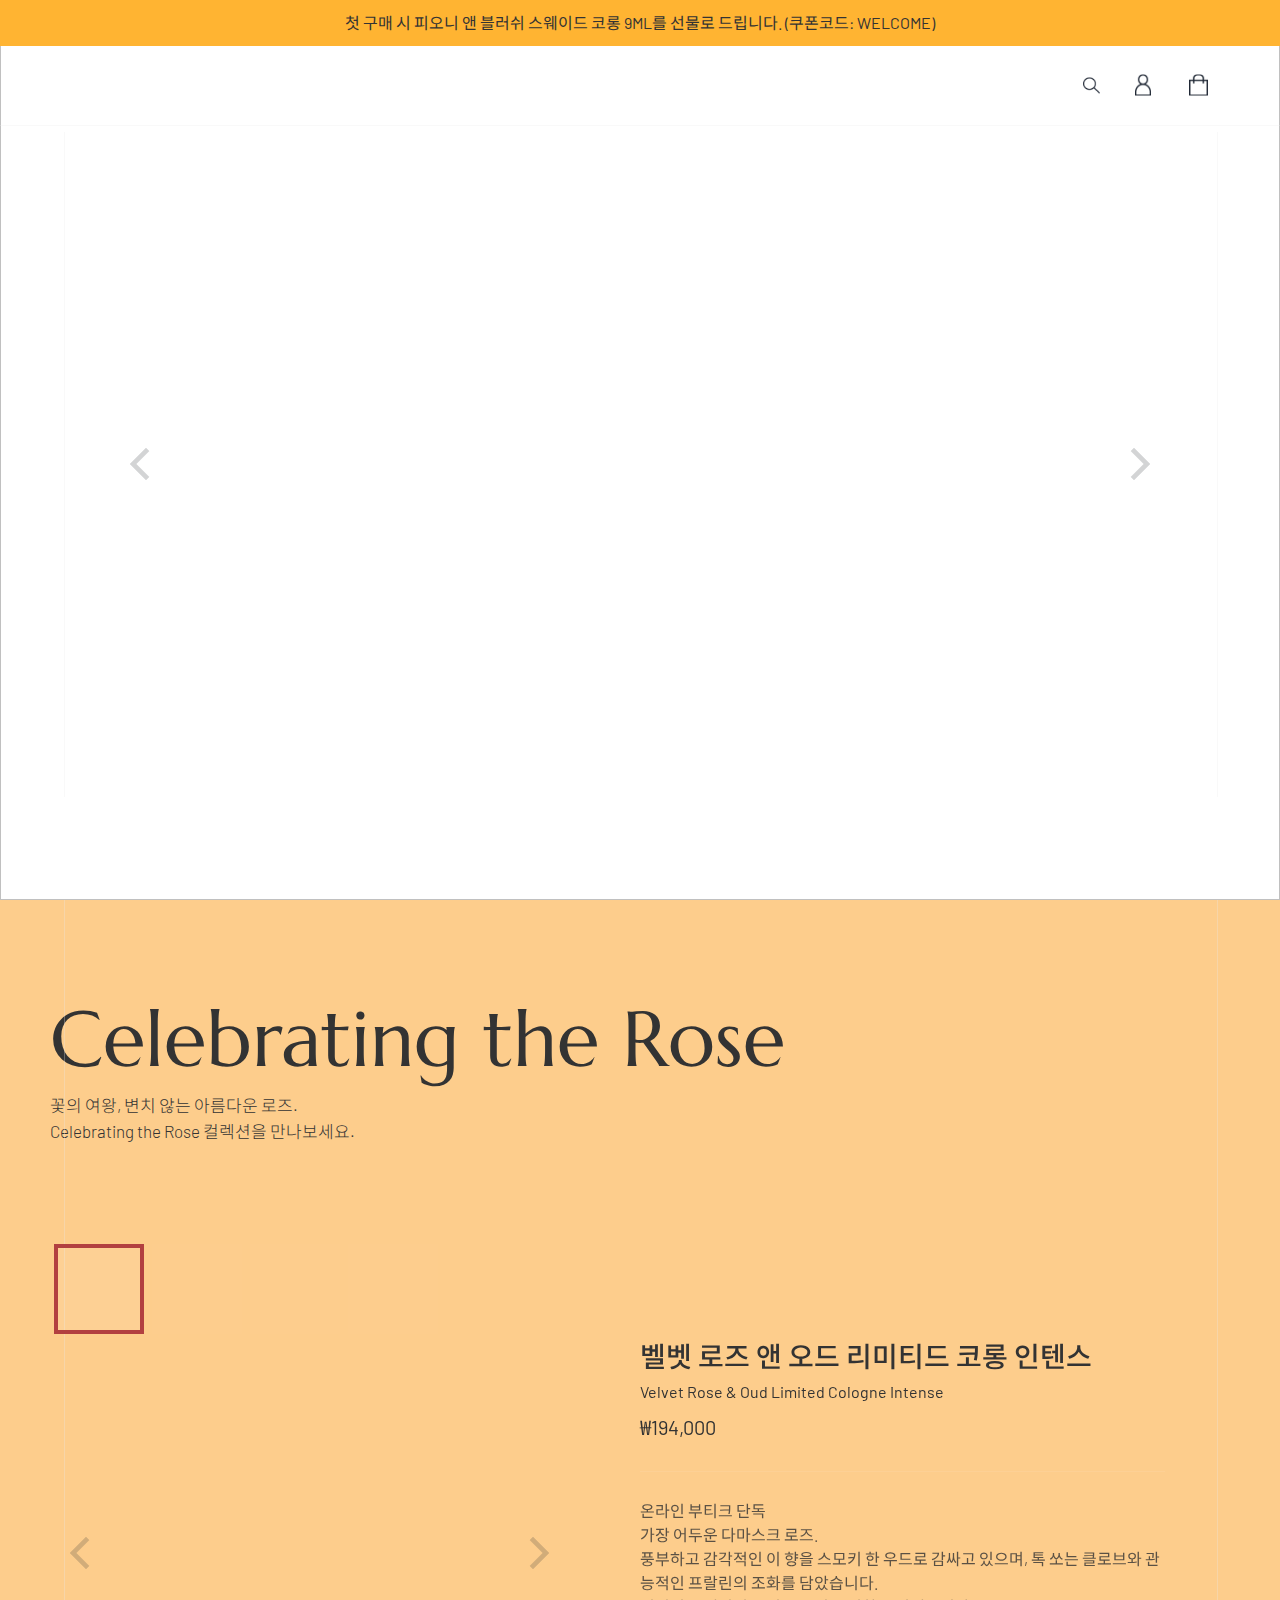
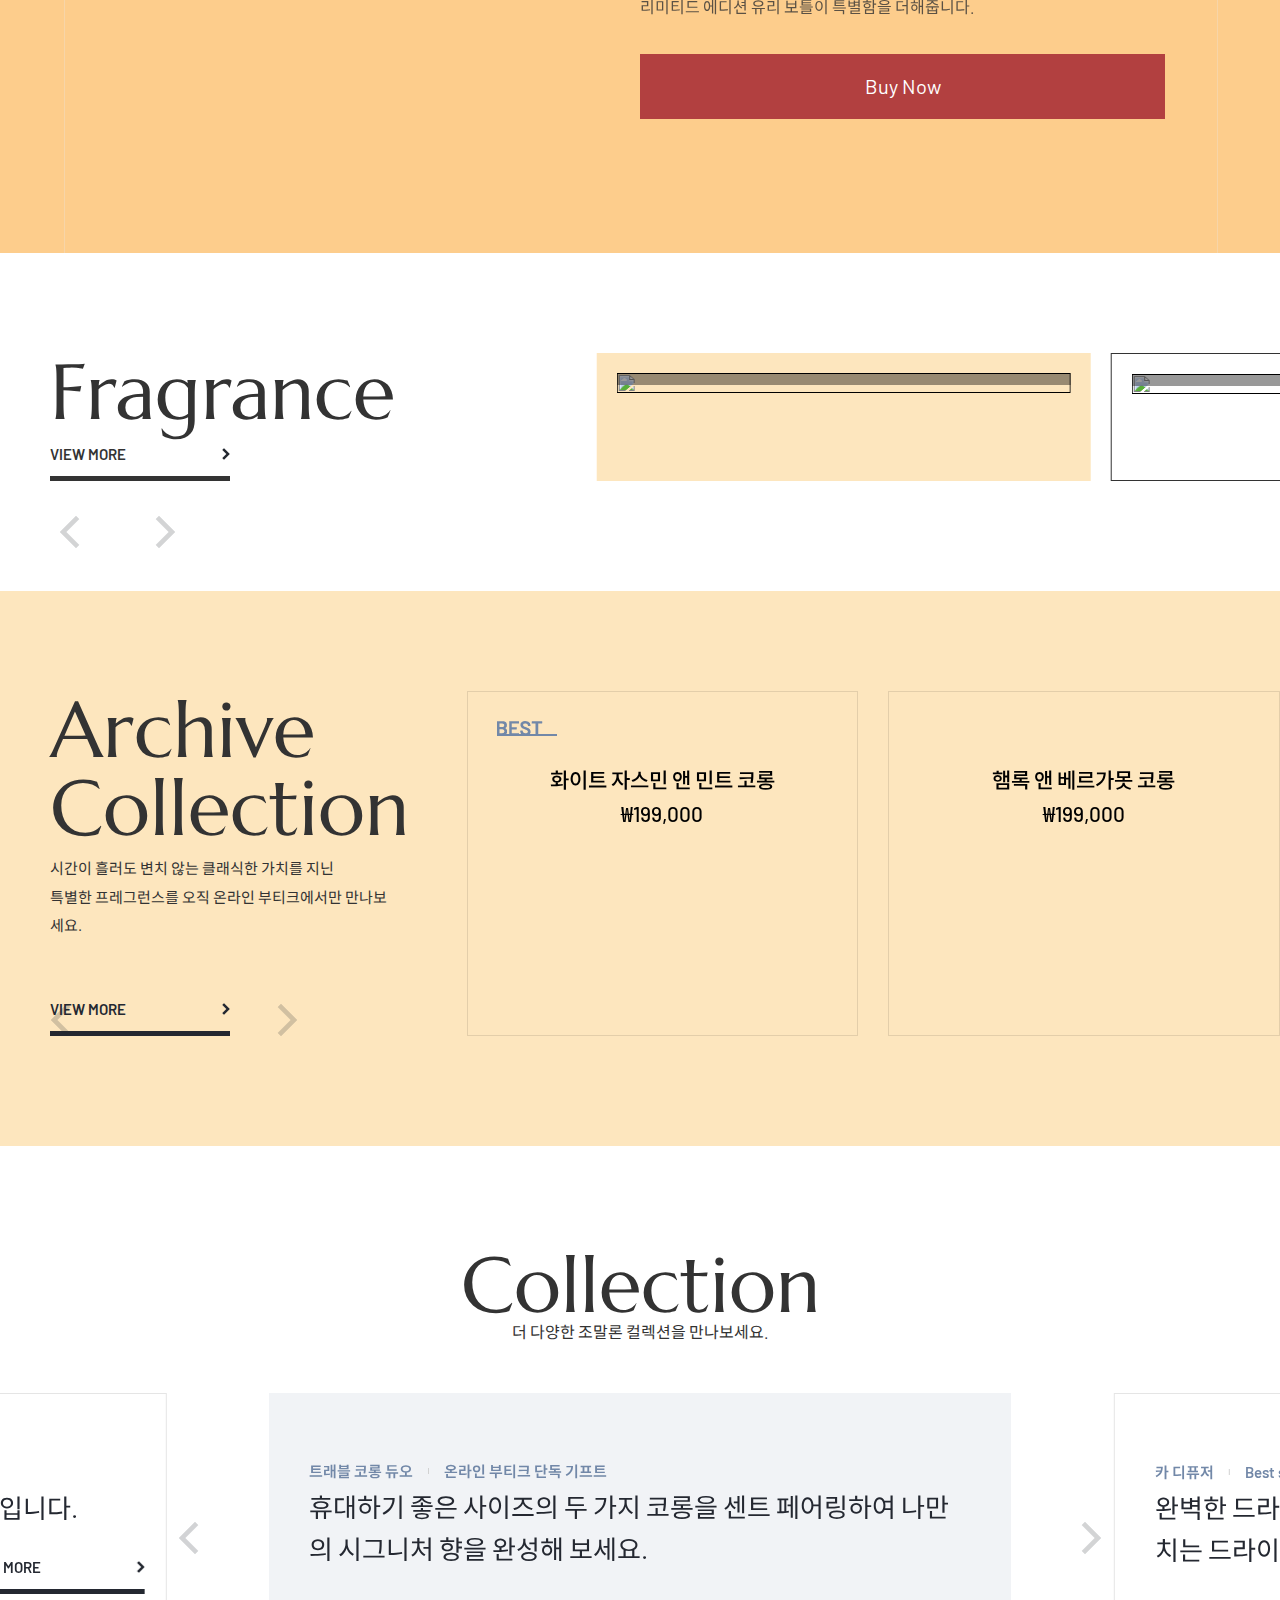
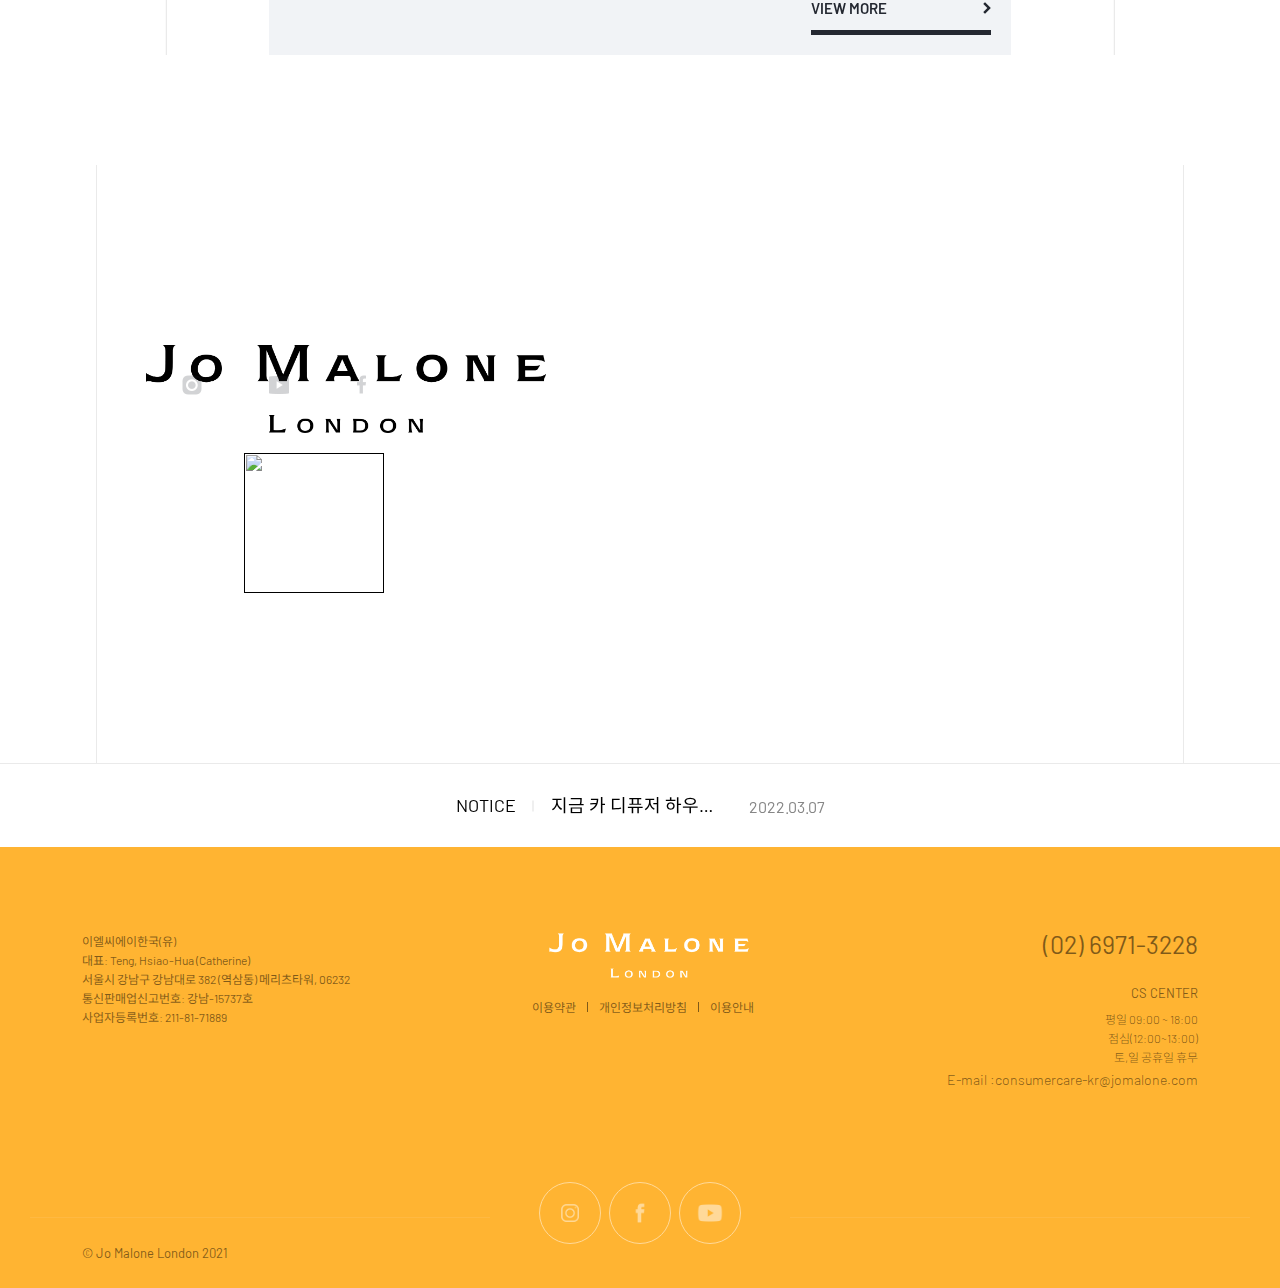
==== commit 578e01bf: "제목수정" ====
--- a/index.html
+++ b/index.html
@@ -5,7 +5,8 @@
     <meta charset="UTF-8">
     <meta http-equiv="X-UA-Compatible" content="IE=edge">
     <meta name="viewport" content="width=device-width, initial-scale=1.0">
-    <title>Document</title>
+    <title>Jo Malone London</title>
+    <link rel="shortcut icon" href="https://www.jomalone.co.kr/sites/jomalone2/themes/jomalone2_base/favicon-16x16.png" >
     <link
         href="https://fonts.googleapis.com/css2?family=Barlow:wght@300;500;600;700&family=Cormorant+Garamond:wght@400;500;600;700&family=Marcellus&family=Montserrat:wght@300;400;500;700&family=Noto+Sans+KR:wght@300;400;500&display=swap"
         rel="stylesheet">
@@ -219,7 +220,7 @@
                     </div>
                     <div class="icon">
                         <div class="mypage_cont">
-                            <a href=""><i class="mypage"><span class="blind">마이페이지</span></i></a>
+                            <a href="#"><i class="mypage"><span class="blind">마이페이지</span></i></a>
                             <ul>
                                 <li><a href="">로그인</a></li>
                                 <li><a href="">회원가입</a></li>
@@ -912,14 +913,15 @@
                                 <p class="date">2022.03.01</p>
                             </a>
                         </div>
-                        <div class="swiper-slide">
-                            <div class="cont_wrap">
-                                <a href="">
-                                    <strong>NOTICE</strong>
-                                    <p class="content">CJ대한통운 택배노조 파업으로 인하여 일부 지역에서 배송지연이 발생하고 있습니다.</p>
-                                    <p class="date">2022.02.07</p>
-                                </a>
-                            </div>
+                  
+                    </div>
+                    <div class="swiper-slide">
+                        <div class="cont_wrap">
+                            <a href="">
+                                <strong>NOTICE</strong>
+                                <p class="content">CJ대한통운 택배노조 파업으로 인하여 일부 지역에서 배송지연이 발생하고 있습니다.</p>
+                                <p class="date">2022.02.07</p>
+                            </a>
                         </div>
                     </div>
         </section>
--- a/css/layout.css
+++ b/css/layout.css
@@ -8,9 +8,11 @@
     min-width: 1300px;
     margin: 0 auto;
 }
-body.hidden{
+
+body.hidden {
     overflow: hidden;
 }
+
 /* header{position: fixed;} */
 .event {
     position: fixed;
@@ -395,13 +397,13 @@
 /* 햄버거버튼 메뉴 */
 .menu_btn_menu {
     display: none;
-    
+
 }
 
 .menu_btn_menu.on {
     display: block;
     background-color: #fff;
-    width: 500px; 
+    width: 500px;
     height: 100%;
     overflow-y: scroll;
     position: fixed;
@@ -432,16 +434,20 @@
     display: block;
     position: absolute;
     top: 120px;
-    width: 100%;}
-   
-.menu_btn_menu .menu{
+    width: 100%;
+}
+
+.menu_btn_menu .menu {
     padding: 30px;
-  
-}
-.menu_btn_menu .gnb>li{
+
+}
+
+.menu_btn_menu .gnb>li {
     display: block;
     padding: 20px 0;
-    box-sizing: border-box;}
+    box-sizing: border-box;
+}
+
 .menu_btn_menu .gnb>li>a {
     display: inline-block;
     color: #000;
@@ -449,27 +455,32 @@
     position: relative;
     display: block;
 }
+
 .menu_btn_menu.on .gnb>li>a:hover {
     color: #FFB432
 }
 
 .menu_btn_menu .gnb>li .sub_menu {
-  display: none;
-  width: 80%; 
-  position: initial;
-  z-index: 999;
-  
-}
-.menu_btn_menu .gnb>li .sub_menu .wrap>ul{padding-top: 20px;}
-.menu_btn_menu .sub_menu ul li a{
-    color:#000;
+    display: none;
+    width: 80%;
+    position: initial;
+    z-index: 999;
+
+}
+
+.menu_btn_menu .gnb>li .sub_menu .wrap>ul {
+    padding-top: 20px;
+}
+
+.menu_btn_menu .sub_menu ul li a {
+    color: #000;
 }
 
 
 .menu_btn_menu .sub_menu>div {
     display: block;
     height: 100%;
-    
+
 }
 
 .menu_btn_menu .sub_menu>div>ul {
@@ -479,17 +490,35 @@
 }
 
 .menu_btn_menu .sub_menu div ul h3 a {
-    font-size: 15px;  
-    display: inline-block;
-}
+    font-size: 15px;
+    display: inline-block;
+}
+
 .menu_btn_menu .sub_menu div ul h3 a:hover {
     font-weight: 600;
     color: #7188a8;
 }
-.menu_btn_menu .search_icon{position: absolute; width: 100vw; left: 130px; right: 0; top: 80px;}
-.menu_btn_menu .search_icon>div{display: initial; width: 100%;}
-.menu_btn_menu .search_icon input{visibility: visible;}
-.menu_btn_menu .search_icon .icon{position: relative; } 
+
+.menu_btn_menu .search_icon {
+    position: absolute;
+    width: 100vw;
+    left: 130px;
+    right: 0;
+    top: 80px;
+}
+
+.menu_btn_menu .search_icon>div {
+    display: initial;
+    width: 100%;
+}
+
+.menu_btn_menu .search_icon input {
+    visibility: visible;
+}
+
+.menu_btn_menu .search_icon .icon {
+    position: relative;
+}
 
 
 footer {
@@ -784,6 +813,7 @@
     .search_icon {
         right: 30px;
     }
+    .menu_btn_menu .search_icon {width: 50%;}
 
     .logo_area .gnb>li {
         font-size: 14px;
@@ -792,6 +822,13 @@
     .sub_menu ul h3 {
         font-size: 18px;
     }
+    .menu_btn_menu.on {
+        width: 40%;
+        overflow: hidden;
+    }
+    .menu_btn_menu .search_icon>div {width: 80%; display: flex;}
+    .mypage_cont ul {top: 120%; left: 50%;}
+
 }
 
 footer {
@@ -832,7 +869,8 @@
     body {
         min-width: 768px;
     }
-
+   
+    
     .event {
         padding: 15px 0;
     }
@@ -849,8 +887,14 @@
         display: block;
         padding: 3px;
     }
-    .menu_btn_menu.on{width: 90%; overflow: hidden;}
-    .mypage_cont ul{left: 20px;}
+
+    .menu_btn_menu .search_icon>div {width: 80%; display: flex;}
+    .mypage_cont ul {top: 120%; left: 50%;}
+
+    .mypage_cont ul {
+        left: 20px;
+    }
+
     .logo_area h1 {
         width: 130px;
         background-size: 130px;
@@ -913,10 +957,14 @@
     }
 
     .policy {
-  display: block;
- 
-    }
-    .policy li{display: inline-block;}
+        display: block;
+
+    }
+
+    .policy li {
+        display: inline-block;
+    }
+
     .policy li a {
         font-size: 12px;
         padding-right: 6px;
@@ -942,6 +990,7 @@
         top: 40px;
         width: 100%;
     }
+    header::after {bottom: 30px;}
 
     .logo_area {
         height: 48px;
@@ -957,17 +1006,34 @@
     .logo_area .gnb {
         display: none;
     }
-  .menu_btn_menu.on{width: 100%; overflow: hidden;}
-  .menu_btn_menu .search_icon .icon {
-    position: absolute;
-    right: -183px;
-    top: 2px;}
-    
+
+    .menu_btn_menu.on {
+        width:100%;
+        overflow: hidden;
+    }
+
+    .menu_btn_menu .search {
+        display: block;
+        margin-top: 20px;
+    }
+
+    .menu_btn_menu .search_icon .icon {
+        display: block;
+        position: absolute;
+        top: -30px;
+        left: -115px;
+    }
+    .menu_btn_menu .mypage_cont ul{z-index: 1; position: absolute; 
+        top: 120%;
+        left: 27%;}
     .search_icon {
         top: 30%;
     }
-    
-    .menu_btn_menu .gnb>li>a {font-size: 17px;}
+
+    .menu_btn_menu .gnb>li>a {
+        font-size: 17px;
+    }
+
     .menu_btn span {
         background-color: #000;
     }
@@ -1004,8 +1070,10 @@
     .company_info {
         margin-bottom: 10px;
     }
-    .company_info p{
-       width: 100%; display: block;
+
+    .company_info p {
+        width: 100%;
+        display: block;
     }
 
     .footer_logo {
@@ -1021,10 +1089,10 @@
 
     .policy {
         width: 100%;
-    
+
         padding: 10px;
     }
-  
+
     .cs_center {
         text-align: center;
         margin-top: 50px;
--- a/css/index.css
+++ b/css/index.css
@@ -404,6 +404,7 @@
     margin: 0 30px;
     width: 100%;
     margin: 0 auto;
+    
     position: absolute;
     bottom: 10px;
     left: 0;
@@ -775,29 +776,30 @@
 .sc_notice {
     padding: 0;
     border-top: 1px solid #eaeaea;
-  width: 100%;
     height: 84px;
 }
 
 .sc_notice .notice {
- 
+  
+    width: 100%;
     height: 100%;
     overflow: hidden;
+
 }
 
 .sc_notice .notice .swiper-wrapper {
     width: 100%;
-
     height: 100%;
+
+  
 }
 
 .sc_notice .notice .swiper-wrapper .swiper-slide {
-    
-    height: 100%;
     font-size: 18px;
-    line-height: 5;
-    text-align: center;
-    overflow: hidden;
+    width: 100%;
+    height: 100%; 
+  text-align: center;
+  position: relative;
 
 }
 
@@ -811,7 +813,7 @@
     position: absolute;
     top: 50%;
     margin-left: 17px;
-    margin-top: -5px;
+    margin-top: -9px;
 }
 
 .sc_notice .notice .cont_wrap strong::after {
@@ -821,23 +823,34 @@
     background: #e0e0e0;
     position: absolute;
     top: 50%;
+margin-left: 17px;
+    margin-top: -5px;
    
-    margin-left: 17px;
-   
 
 }
 
 .sc_notice .cont_wrap {
-    display: inline-block;
-    height: 100%;
-   
-}
+display: inline-block;
+
+ position: absolute;
+ left: 50%;
+ top: 50%;
+ transform: translate(-50%, -50%);
+
+}
+.sc_notice .cont_wrap a {
+margin: 0 auto;
+ display: block;
+ height: 100%;
+ overflow: hidden;}
+
+
 
 .sc_notice strong {
     float: left;
     display: inline-block;
     /* position: relative; */
-    height: 100%;
+   
     margin-right: 35px;
 }
 
@@ -880,8 +893,10 @@
     .sc_rose{flex-direction: column; }
     .sc_rose .left{width: 100%;}
     .sc_rose .slide_area{width: 100%;}
-    .sc_fragrance .slide_wrap .swiper .img_wrap{height: 550px;}
-   
+  
+    .sc_fragrance .slide_wrap{width: 82%;}
+
+    .sc_fragrance .cont_wrap {padding: 10px 20px 20px;}
     .sc_fragrance .slide .cont_wrap p{font-size: 15px;}
     .sc_fragrance .slide .cont_wrap h3 {font-size: 30px;}
     .area1 .slide2{margin-left: 60px;}
@@ -913,6 +928,8 @@
         0%{height:  0;}
         100%{height: 943px;}
     }
+    .sc_fragrance .slide_wrap{width: 82%;}
+    
     .sc_fragrance .slide_wrap .swiper .img_wrap{height: 600px;}
     .sc_fragrance .slide .cont_wrap p{font-size: 13px; font-weight: 300;}
     .sc_fragrance .slide .cont_wrap h3 {font-size: 30px;}
@@ -943,6 +960,7 @@
     .sc_visual .swiper-slide .text_wrap h2{ font-size: 50px;}
     .sc_visual .slide_btn{display: none;}
     .sc_visual .swiper-pagination{left: 50px;}
+    .sc_visual::before {top: 90px;  }
     .prod_img ul{margin-top: 20px;}
     .sc_rose .slide_area{margin-top: 20px;}
     .sc_rose .slide_area .img_wrap{margin-top: 20px; height: 600px;}
@@ -977,7 +995,7 @@
     .sc_archive .swiper-button-next {right: 40px;}
     .sc_collection { padding: 100px 0 0px 0; overflow: hidden;}
     .sc_collection .slide_wrap .img_wrap{height: 230px;}
-    .sc_collection .slide_wrap .img_wrap img{height: 230px;}
+    .sc_collection .slide_wrap .img_wrap img{height: 250px;}
     .sc_collection .slide_wrap .text_wrap{padding: 30px 10px 15px;}
     .sc_collection .slide_wrap .desc{font-size: 15px;margin-top: 10px;}
     .sc_collection .view_more a{font-size: 14px;}
@@ -990,8 +1008,8 @@
     .sc_sns .sns_box ul{display: none;}
     .sc_sns .sns_box ul li{margin-right: 20px;}
     .box_wrap .box{padding: 5px; box-sizing: border-box;}
-    .sc_notice .notice .swiper-wrapper .swiper-slide{font-size: 15px; line-height: 3.5;}
-    .sc_notice .notice .cont_wrap strong::after {margin-top: -3px;}
+    .sc_notice .notice .swiper-wrapper .swiper-slide{font-size: 15px; }
+    .sc_notice .notice .cont_wrap strong::after {}
 }
 
 /* 모바일 0~768px 320px이 가장 작은 디바이스! */
@@ -1001,7 +1019,7 @@
     .sc_visual .swiper-slide .text_wrap{top: 50%; left: 50%; transform: translate(-50%, -50%);}
     .sc_visual .swiper-slide .text_wrap h2{ font-size: 40px;}
     .sc_visual .swiper-pagination{left: 20px;}
-    .sc_visual::before{height: 100%;}
+    .sc_visual::before{height: calc(100% - 90px);}
     .sc_rose .left p{font-size: 13px; text-align: center; }
     .prod_img ul li {width: 55px;height: 55px; z-index: 1;}
     .sc_rose .swiper-slide{padding: 10px;}
@@ -1047,7 +1065,7 @@
    .sc_collection .slide_wrap .title p:first-child::after{display: none;}
    
    .sc_collection .slide_wrap .view_more{position: absolute; left: 50%; transform: translateX(-50%);;bottom: 0; }
-   .sc_sns{padding-top: 100px; margin: 0 20px;}
+   .sc_sns{margin: 0 20px; padding: 0; padding-top: 100px;}
    .sc_sns .title_wrap{transform: translateX(-50%); left: 50%; top: 150px;}   
     .sc_sns .title_wrap h2{width: 200px;}
    .box_wrap{flex-direction: column; padding: 150px 0;}
@@ -1056,16 +1074,20 @@
    .sc_sns .sns_box{margin-bottom: 0;}
    .sc_sns .sns_box span{margin-bottom: 0;}
    .box_wrap .left_box .box img{height: 100%; width: 100%;}
-   .box_wrap .right_box{width: 100%; flex-wrap: nowrap;}
-
-   .box_wrap .right_box .box1 img{height: 86%;}
+   .box_wrap .right_box{width: 100%;}
+
+   .box_wrap .right_box .box1 img{}
    .box_wrap .right_box .box3 img{
-    width: 100%; height: 86%;}
-
-    .sc_notice {height: 50px; padding:0; box-sizing: border-box;}
-    .sc_notice .swiper a{height: 50px;}
+    width: 100%;}
+
+    .sc_notice {padding:0; box-sizing: border-box;}
+
+ 
     .sc_notice .notice .cont_wrap strong::after {margin-left: 15px;}
     .sc_notice .content {margin-right: 0;width: 100px;}
 }
     
 
+@media screen and (max-width: 320px){
+    .sc_notice .cont_wrap {width: 80%;}
+}